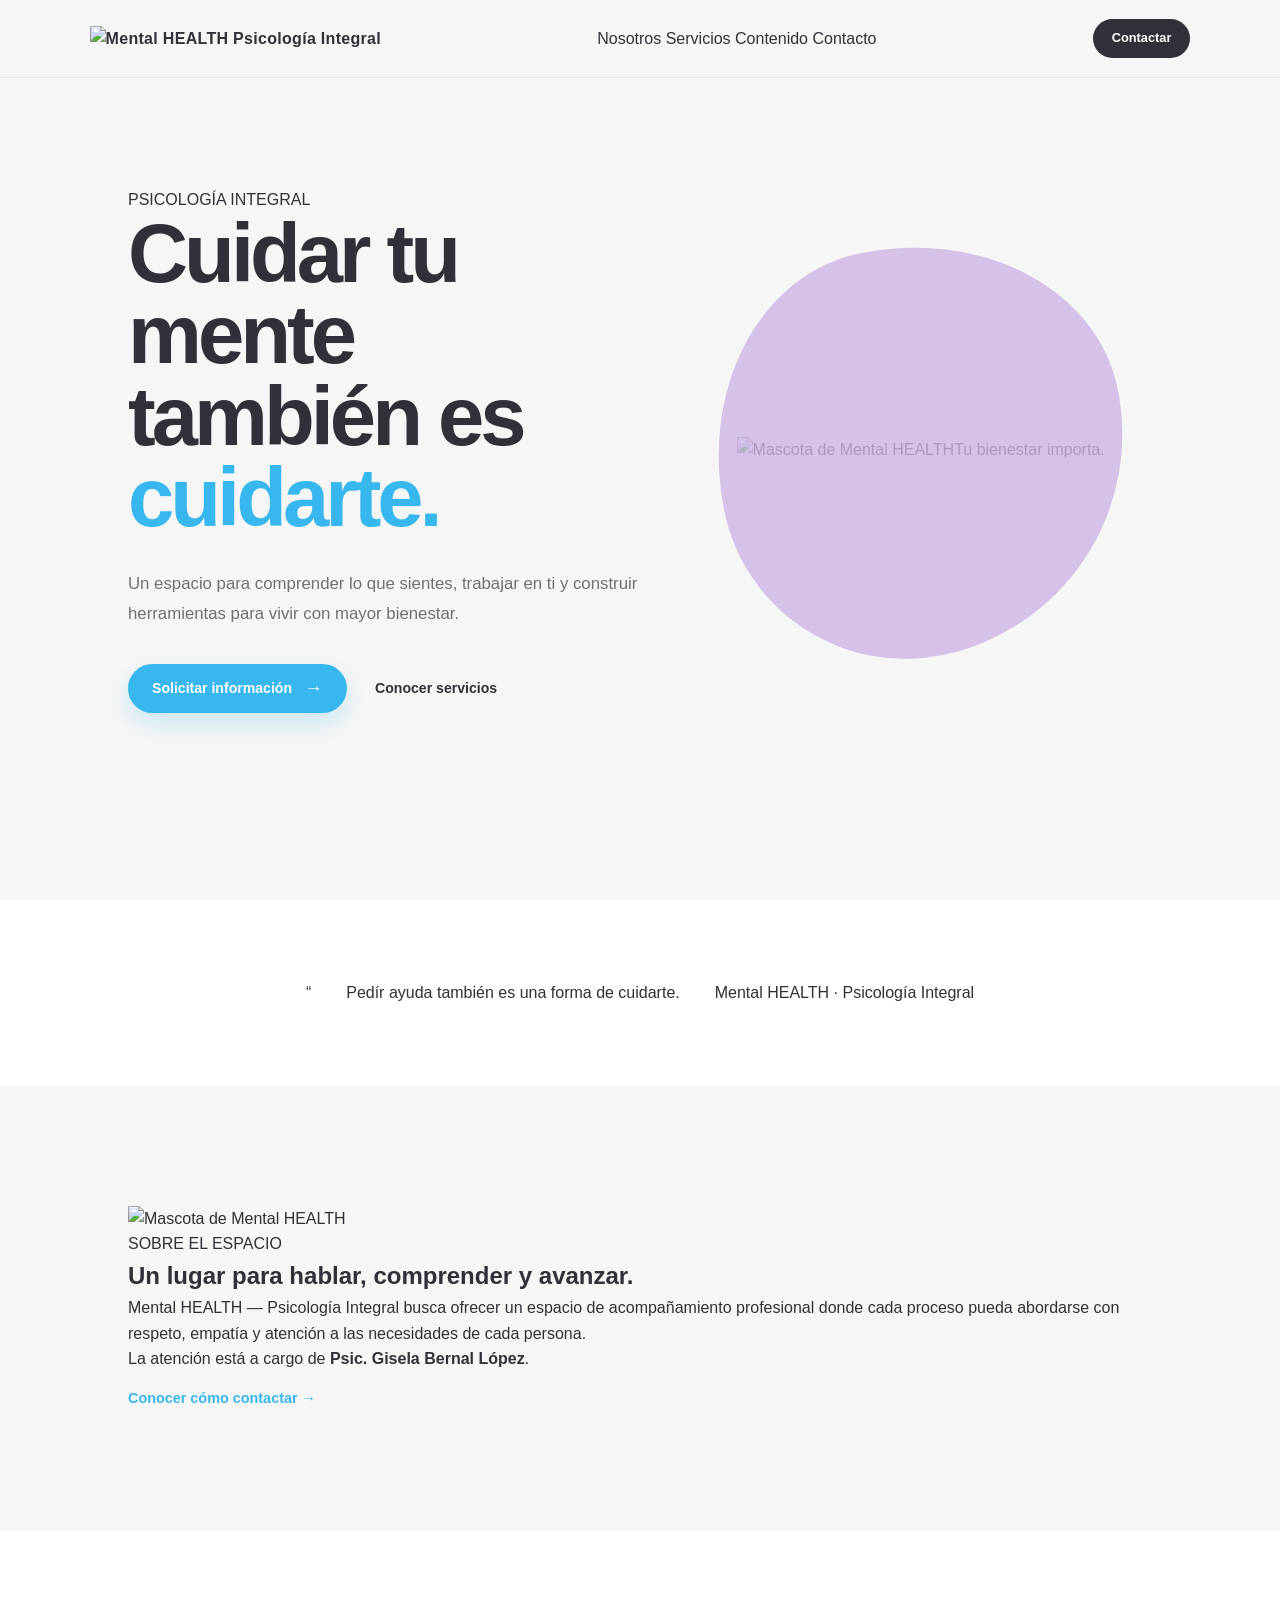
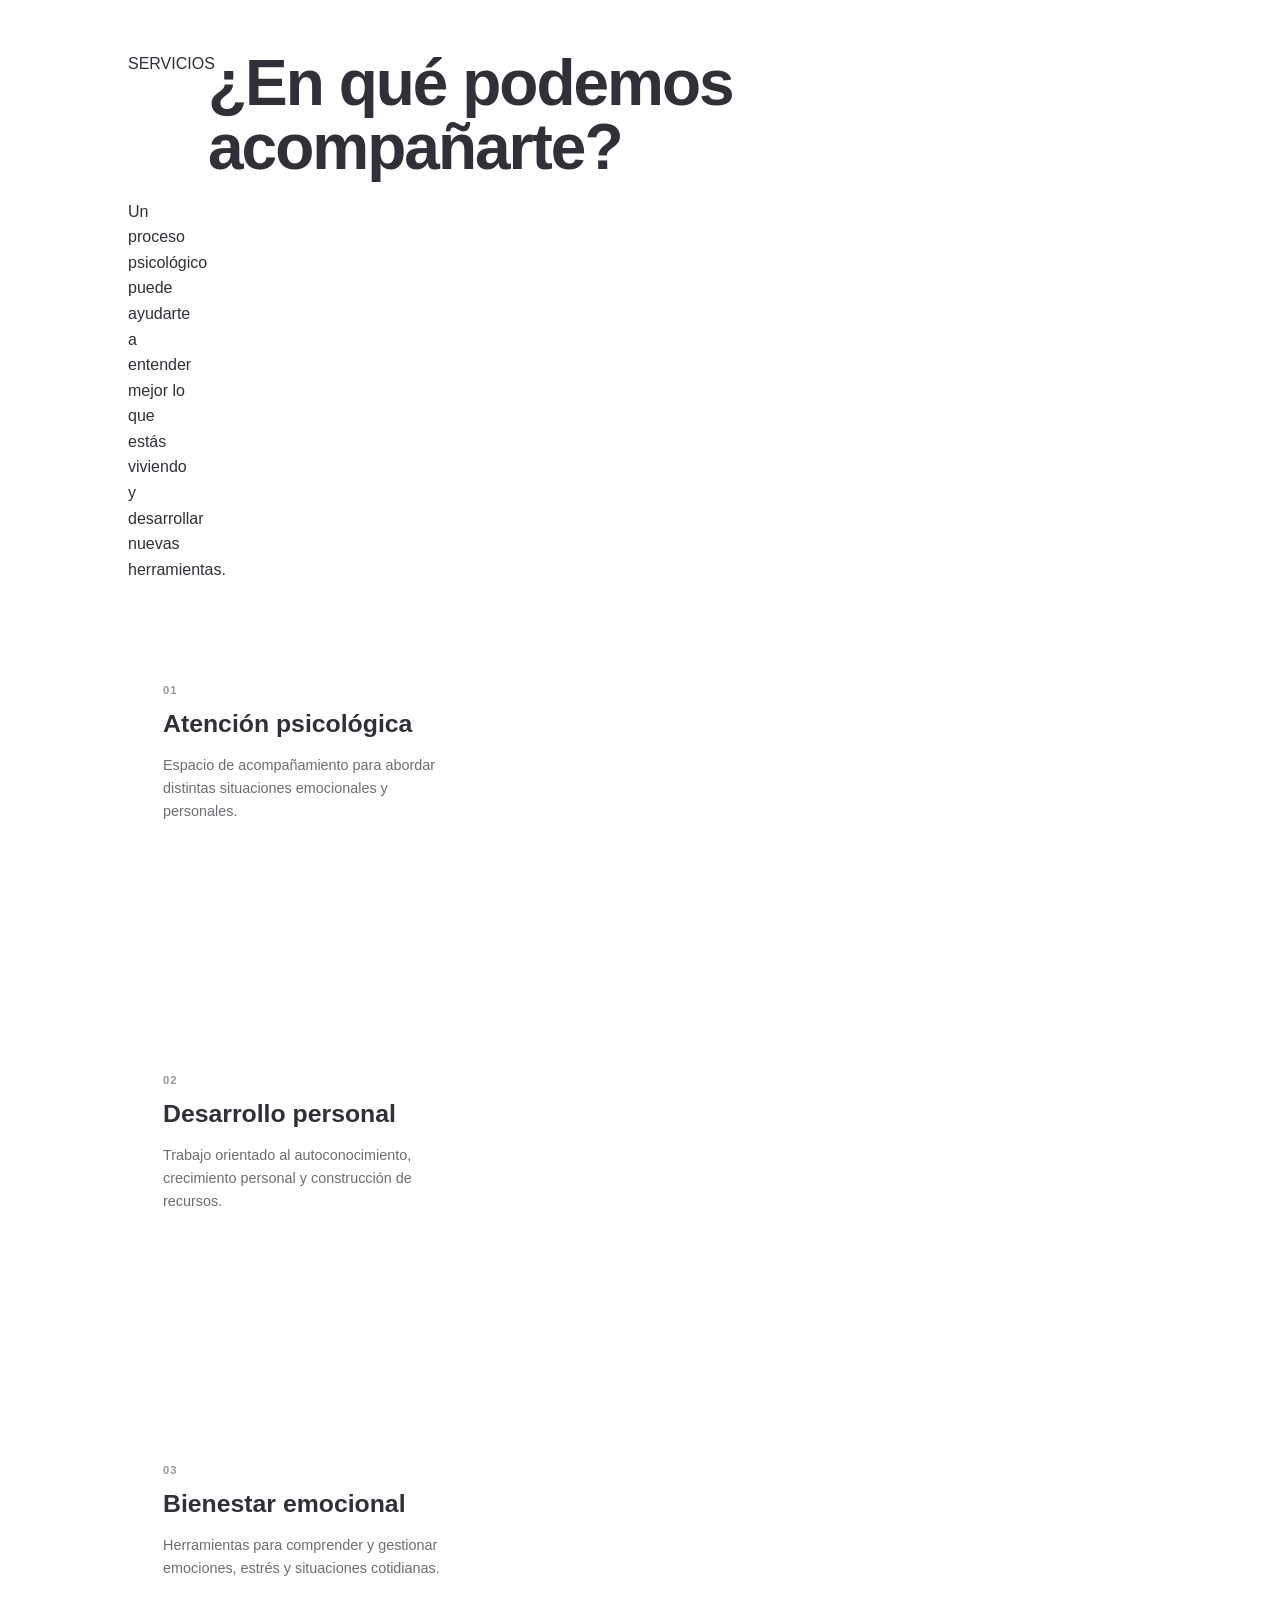
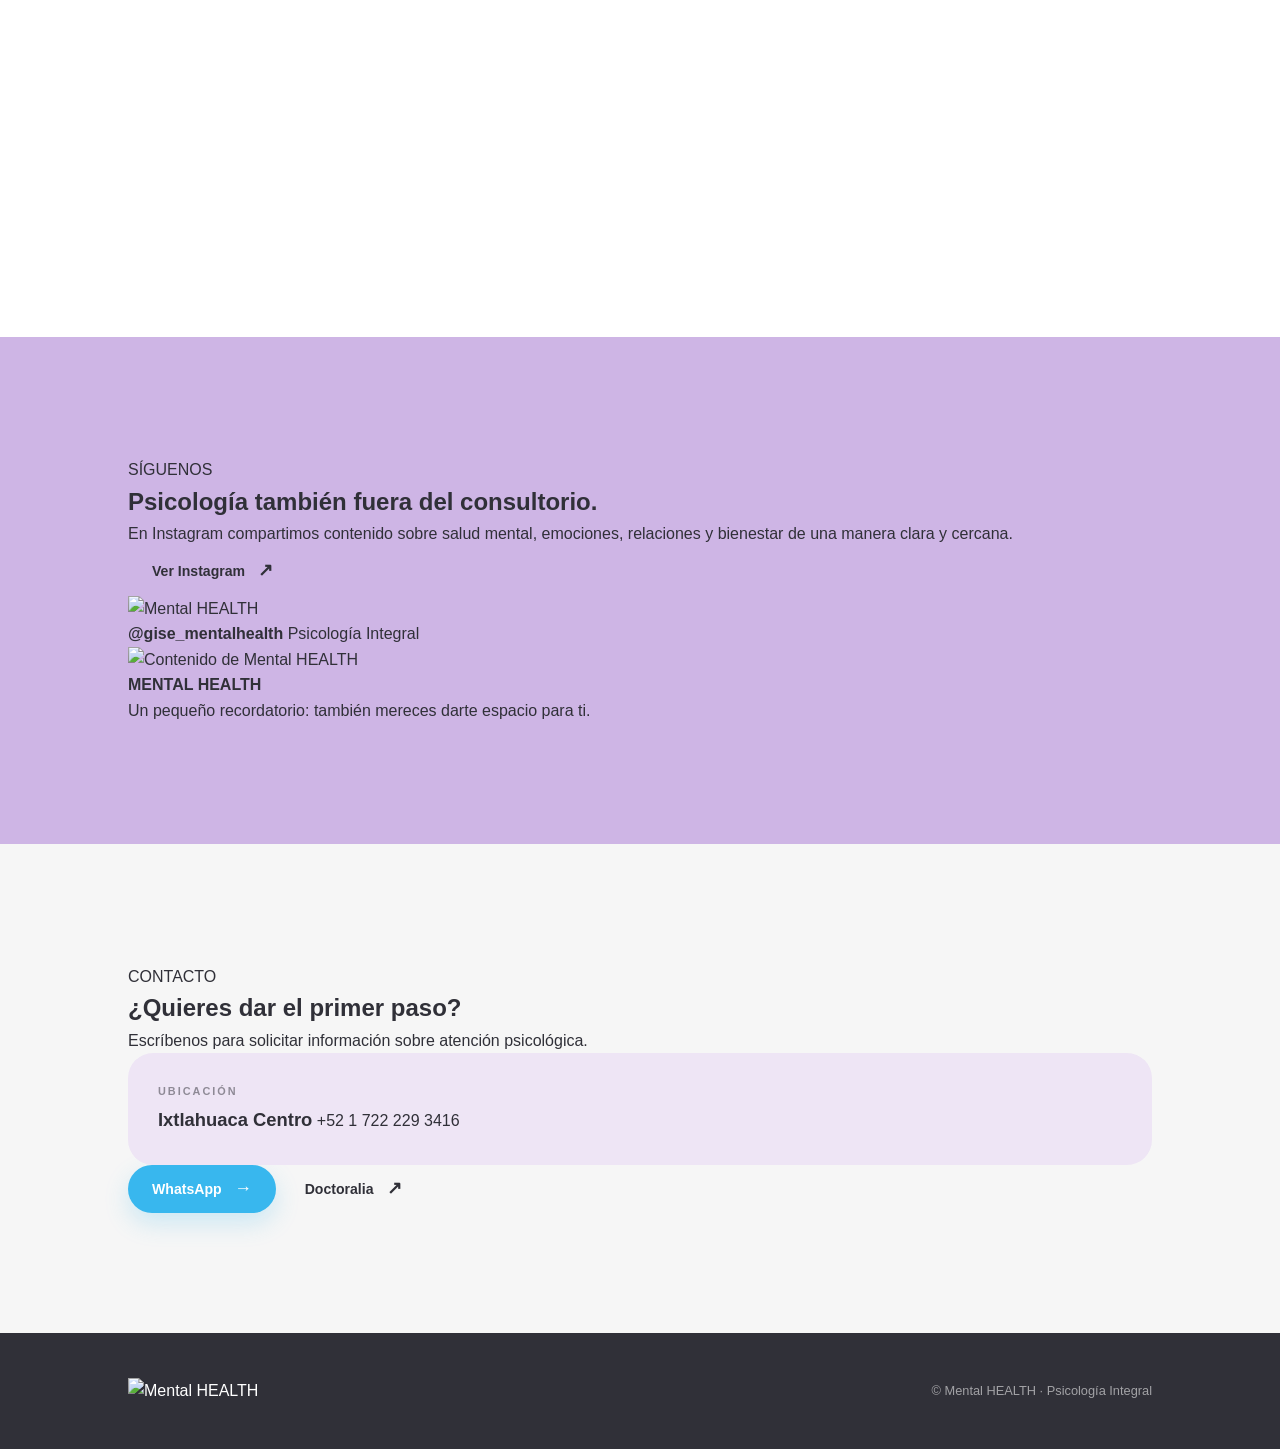
==== index.html @ 367d656a "Revise index.html for branding and content updates Updated meta tags and content for improved clarit" ====
<!DOCTYPE html>
<html lang="es">
<head>
  <meta charset="UTF-8">
  <meta name="viewport" content="width=device-width, initial-scale=1.0">
  <meta name="description" content="Mental HEALTH — Psicología Integral. Espacio de acompañamiento psicológico y bienestar emocional.">
  <title>Mental HEALTH | Psicología Integral</title>
  <link rel="stylesheet" href="style.css">
</head>
<body>

  <header class="navbar">
    <a href="#inicio" class="brand">
      <img src="assets/Logo.png" alt="Mental HEALTH Psicología Integral">
    </a>

    <nav class="nav-links">
      <a href="#nosotros">Nosotros</a>
      <a href="#servicios">Servicios</a>
      <a href="#instagram">Contenido</a>
      <a href="#contacto">Contacto</a>
    </nav>

    <a href="https://wa.me/5217222293416" target="_blank" rel="noopener noreferrer" class="nav-button">
      Contactar
    </a>
  </header>

  <main>
    <section id="inicio" class="hero section">
      <div class="hero-copy">
        <span class="eyebrow">PSICOLOGÍA INTEGRAL</span>
        <h1>Cuidar tu mente también es <span>cuidarte.</span></h1>
        <p>
          Un espacio para comprender lo que sientes, trabajar en ti y construir
          herramientas para vivir con mayor bienestar.
        </p>

        <div class="hero-actions">
          <a href="https://wa.me/5217222293416" target="_blank" rel="noopener noreferrer" class="button button-blue">
            Solicitar información <span>→</span>
          </a>
          <a href="#servicios" class="button button-light">Conocer servicios</a>
        </div>
      </div>

      <div class="hero-visual">
        <div class="blob blob-blue"></div>
        <div class="blob blob-purple"></div>
        <div class="mascot-card">
          <img src="assets/Mascota.png" alt="Mascota de Mental HEALTH">
        </div>
        <div class="floating-note">Tu bienestar importa.</div>
      </div>
    </section>

    <section class="quote-section">
      <div class="quote-mark">“</div>
      <p>Pedír ayuda también es una forma de cuidarte.</p>
      <span>Mental HEALTH · Psicología Integral</span>
    </section>

    <section id="nosotros" class="section about">
      <div class="about-visual">
        <div class="about-circle">
          <img src="assets/Mascota2.png" alt="Mascota de Mental HEALTH">
        </div>
      </div>

      <div class="about-copy">
        <span class="eyebrow">SOBRE EL ESPACIO</span>
        <h2>Un lugar para hablar, comprender y avanzar.</h2>
        <p>
          Mental HEALTH — Psicología Integral busca ofrecer un espacio de
          acompañamiento profesional donde cada proceso pueda abordarse con
          respeto, empatía y atención a las necesidades de cada persona.
        </p>
        <p>
          La atención está a cargo de <strong>Psic. Gisela Bernal López</strong>.
        </p>
        <a href="#contacto" class="text-link">Conocer cómo contactar →</a>
      </div>
    </section>

    <section id="servicios" class="section services">
      <div class="section-heading">
        <span class="eyebrow">SERVICIOS</span>
        <h2>¿En qué podemos acompañarte?</h2>
        <p>Un proceso psicológico puede ayudarte a entender mejor lo que estás viviendo y desarrollar nuevas herramientas.</p>
      </div>

      <div class="service-grid">
        <article class="service-card">
          <div class="service-number">01</div>
          <h3>Atención psicológica</h3>
          <p>Espacio de acompañamiento para abordar distintas situaciones emocionales y personales.</p>
        </article>

        <article class="service-card">
          <div class="service-number">02</div>
          <h3>Desarrollo personal</h3>
          <p>Trabajo orientado al autoconocimiento, crecimiento personal y construcción de recursos.</p>
        </article>

        <article class="service-card">
          <div class="service-number">03</div>
          <h3>Bienestar emocional</h3>
          <p>Herramientas para comprender y gestionar emociones, estrés y situaciones cotidianas.</p>
        </article>
      </div>
    </section>

    <section id="instagram" class="instagram-section section">
      <div class="instagram-copy">
        <span class="eyebrow">SÍGUENOS</span>
        <h2>Psicología también fuera del consultorio.</h2>
        <p>
          En Instagram compartimos contenido sobre salud mental, emociones,
          relaciones y bienestar de una manera clara y cercana.
        </p>
        <a href="https://www.instagram.com/gise_mentalhealth/" target="_blank" rel="noopener noreferrer" class="button button-purple">
          Ver Instagram <span>↗</span>
        </a>
      </div>

      <div class="instagram-card">
        <div class="instagram-top">
          <div class="instagram-avatar">
            <img src="assets/Logo.png" alt="Mental HEALTH">
          </div>
          <div>
            <strong>@gise_mentalhealth</strong>
            <span>Psicología Integral</span>
          </div>
        </div>

        <div class="instagram-post">
          <img src="assets/Mascota.png" alt="Contenido de Mental HEALTH">
        </div>

        <div class="instagram-caption">
          <strong>MENTAL HEALTH</strong>
          <p>Un pequeño recordatorio: también mereces darte espacio para ti.</p>
        </div>
      </div>
    </section>

    <section id="contacto" class="contact-section section">
      <div class="contact-inner">
        <div>
          <span class="eyebrow">CONTACTO</span>
          <h2>¿Quieres dar el primer paso?</h2>
          <p>Escríbenos para solicitar información sobre atención psicológica.</p>
        </div>

        <div class="contact-location">
          <span>UBICACIÓN</span>
          <strong>Ixtlahuaca Centro</strong>
          <a href="tel:+5217222293416" class="phone-link">+52 1 722 229 3416</a>
        </div>

        <div class="contact-actions">
          <a href="https://wa.me/5217222293416" target="_blank" rel="noopener noreferrer" class="button button-blue">
            WhatsApp <span>→</span>
          </a>
          <a href="https://www.doctoralia.com.mx/gisela-bernal-lopez/psicologo/ixtlahuaca" target="_blank" rel="noopener noreferrer" class="button button-light">
            Doctoralia <span>↗</span>
          </a>
        </div>
      </div>
    </section>
  </main>

  <footer class="footer">
    <div>
      <img src="assets/Logo.png" alt="Mental HEALTH">
    </div>
    <p>© <span id="year"></span> Mental HEALTH · Psicología Integral</p>
  </footer>

  <script src="script.js"></script>
</body>
</html>
---- style.css ----
/* =========================================
   AURORA — MENTAL HEALTH
   Identidad visual
========================================= */

:root {

    --base: #f6f6f6;

    --blue: #38b7ee;

    --purple: #ceb5e5;

    --dark: #303038;

    --white: #ffffff;

    --soft-blue: #e3f5fc;

    --soft-purple: #eee5f5;

}


/* =========================================
   RESET
========================================= */

* {
    margin: 0;
    padding: 0;
    box-sizing: border-box;
}

html {
    scroll-behavior: smooth;
}

body {

    font-family:
        "Segoe UI",
        Arial,
        sans-serif;

    background: var(--base);

    color: var(--dark);

    line-height: 1.6;

    overflow-x: hidden;
}

a {
    text-decoration: none;
    color: inherit;
}

button,
a {
    -webkit-tap-highlight-color: transparent;
}


/* =========================================
   NAVBAR
========================================= */

.navbar {

    position: fixed;

    top: 0;
    left: 0;

    width: 100%;

    height: 78px;

    padding:
        0
        clamp(25px, 7vw, 100px);

    display: flex;

    align-items: center;

    justify-content: space-between;

    background: rgba(246, 246, 246, 0.88);

    backdrop-filter: blur(14px);

    -webkit-backdrop-filter: blur(14px);

    border-bottom:
        1px solid rgba(48, 48, 56, 0.06);

    z-index: 1000;
}


.brand {

    display: flex;

    align-items: center;

    gap: 10px;

    font-weight: 700;

    letter-spacing: 0.3px;
}


.brand-mark {

    width: 34px;

    height: 34px;

    display: flex;

    align-items: center;

    justify-content: center;

    border-radius: 50%;

    background: var(--blue);

    color: white;

    font-size: 0.7rem;

    font-weight: 800;

    letter-spacing: 1px;
}


.brand-name {
    font-size: 1rem;
}


.desktop-nav {

    display: flex;

    gap: 30px;

    margin-left: auto;

    margin-right: 35px;
}


.desktop-nav a {

    font-size: 0.86rem;

    font-weight: 500;

    opacity: 0.7;

    transition: 0.25s ease;
}


.desktop-nav a:hover {

    color: var(--blue);

    opacity: 1;
}


.nav-button {

    padding: 9px 19px;

    border-radius: 30px;

    background: var(--dark);

    color: white;

    font-size: 0.8rem;

    font-weight: 600;

    transition: 0.25s ease;
}


.nav-button:hover {

    background: var(--blue);

    transform: translateY(-2px);
}


/* =========================================
   BOTONES
========================================= */

.button {

    display: inline-flex;

    align-items: center;

    justify-content: center;

    gap: 13px;

    padding: 13px 24px;

    border-radius: 40px;

    font-size: 0.88rem;

    font-weight: 650;

    transition:
        transform 0.25s ease,
        box-shadow 0.25s ease,
        background 0.25s ease;
}


.button span {

    font-size: 1.1rem;

    line-height: 1;
}


.button-blue {

    background: var(--blue);

    color: white;

    box-shadow:
        0 10px 25px rgba(56, 183, 238, 0.22);
}


.button-blue:hover {

    transform: translateY(-3px);

    box-shadow:
        0 14px 30px rgba(56, 183, 238, 0.3);
}


.button-outline {

    border:
        1px solid rgba(48, 48, 56, 0.2);

    background: transparent;
}


.button-outline:hover {

    border-color: var(--purple);

    background: var(--soft-purple);

    transform: translateY(-3px);
}


.button-white {

    background: white;

    color: var(--dark);
}


.button-white:hover {

    transform: translateY(-3px);

    box-shadow:
        0 12px 30px rgba(0, 0, 0, 0.12);
}


/* =========================================
   HERO
========================================= */

.hero {

    position: relative;

    min-height: 100vh;

    padding:
        150px
        clamp(7%, 10vw, 13%)
        100px;

    display: grid;

    grid-template-columns:
        1.05fr
        0.95fr;

    align-items: center;

    gap: 50px;

    overflow: hidden;
}


.hero-content {

    position: relative;

    z-index: 2;

    max-width: 650px;
}


.hero-label {

    display: flex;

    align-items: center;

    gap: 10px;

    margin-bottom: 22px;

    font-size: 0.72rem;

    font-weight: 800;

    letter-spacing: 3px;

    color: var(--blue);
}


.hero-label span {

    width: 28px;

    height: 2px;

    background: var(--blue);
}


.hero h1 {

    font-size:
        clamp(3.3rem, 6.5vw, 6.5rem);

    line-height: 0.98;

    letter-spacing: -4px;

    font-weight: 750;

    margin-bottom: 30px;
}


.hero h1 span {

    display: block;

    color: var(--blue);
}


.hero p {

    max-width: 540px;

    font-size: 1.05rem;

    line-height: 1.8;

    opacity: 0.68;

    margin-bottom: 35px;
}


.hero-buttons {

    display: flex;

    gap: 13px;

    flex-wrap: wrap;
}


/* =========================================
   HERO — VISUAL
========================================= */

.hero-visual {

    position: relative;

    min-height: 480px;

    display: flex;

    align-items: center;

    justify-content: center;
}


.blob {

    position: absolute;

    width: 410px;

    height: 410px;

    border-radius:
        45% 55% 55% 45% /
        55% 45% 55% 45%;

    transform: rotate(-12deg);

    background: var(--purple);

    opacity: 0.55;
}


.hero-card {

    position: relative;

    width: 310px;

    min-height: 350px;

    padding: 32px;

    display: flex;

    flex-direction: column;

    justify-content: space-between;

    background: white;

    border-radius: 35px;

    box-shadow:
        0 30px 70px rgba(48, 48, 56, 0.12);

    transform: rotate(4deg);

    z-index: 2;
}


.card-top {

    display: flex;

    align-items: center;

    gap: 9px;

    font-size: 0.72rem;

    opacity: 0.55;
}


.mini-dot {

    width: 8px;

    height: 8px;

    border-radius: 50%;

    background: var(--blue);
}


.card-symbol {

    width: 110px;

    height: 110px;

    margin: auto;

    display: flex;

    align-items: center;

    justify-content: center;

    border-radius: 50%;

    background: var(--soft-blue);

    color: var(--blue);

    font-size: 4rem;

    font-weight: 300;
}


.hero-card p {

    font-size: 1rem;

    line-height: 1.5;

    opacity: 0.65;

    margin: 0;
}


.hero-card strong {

    color: var(--blue);

    opacity: 1;
}


.floating-card {

    position: absolute;

    right: 0;

    bottom: 45px;

    padding: 14px 19px;

    display: flex;

    align-items: center;

    gap: 9px;

    background: white;

    border-radius: 14px;

    box-shadow:
        0 15px 40px rgba(48, 48, 56, 0.1);

    font-size: 0.75rem;

    font-weight: 650;

    z-index: 3;

    transform: rotate(-4deg);
}


.floating-card span {

    color: var(--purple);

    font-size: 1.2rem;
}


/* =========================================
   DECORACIONES
========================================= */

.hero-decoration {

    position: absolute;

    border-radius: 50%;

    pointer-events: none;
}


.decoration-one {

    width: 13px;

    height: 13px;

    background: var(--purple);

    top: 22%;

    left: 5%;
}


.decoration-two {

    width: 20px;

    height: 20px;

    border:
        3px solid var(--blue);

    right: 5%;

    top: 17%;
}


/* =========================================
   FRASE
========================================= */

.quote-section {

    padding:
        80px 10%;

    display: flex;

    align-items: center;

    justify-content: center;

    gap: 35px;

    background: white;
}


.quote-section blockquote {

    max-width: 800px;

    text-align: center;

    font-size:
        clamp(1.4rem, 3vw, 2.3rem);

    line-height: 1.35;

    font-weight: 500;

    letter-spacing: -0.5px;
}


.quote-line {

    width: 45px;

    height: 2px;

    background: var(--purple);
}


/* =========================================
   SECCIONES
========================================= */

.section {

    padding:
        120px
        clamp(7%, 10vw, 13%);
}


.section-heading {

    display: grid;

    grid-template-columns: 60px 1fr;

    gap: 20px;

    align-items: start;

    margin-bottom: 65px;
}


.section-number {

    color: var(--blue);

    font-size: 0.75rem;

    font-weight: 800;

    letter-spacing: 1px;
}


.section-label {

    display: block;

    margin-bottom: 14px;

    color: var(--blue);

    font-size: 0.72rem;

    font-weight: 800;

    letter-spacing: 3px;
}


.section-heading h2 {

    max-width: 700px;

    font-size:
        clamp(2.5rem, 5vw, 4.4rem);

    line-height: 1;

    letter-spacing: -2px;
}


.section-heading.centered {

    display: block;

    text-align: center;
}


.section-heading.centered h2 {

    margin:
        0
        auto
        18px;
}


.section-heading.centered p {

    opacity: 0.55;
}


/* =========================================
   SOBRE MÍ
========================================= */

.about {

    background: var(--base);
}


.about-grid {

    display: grid;

    grid-template-columns:
        0.85fr
        1.15fr;

    gap: 100px;

    align-items: center;
}


.about-photo {

    position: relative;

    min-height: 470px;
}


.photo-background {

    position: absolute;

    inset:
        25px
        0
        0
        25px;

    background: var(--purple);

    border-radius:
        35px
        80px
        35px
        80px;

    opacity: 0.55;
}


.photo-placeholder {

    position: absolute;

    inset:
        0
        25px
        25px
        0;

    display: flex;

    flex-direction: column;

    align-items: center;

    justify-content: center;

    background: var(--soft-blue);

    border-radius:
        80px
        35px
        80px
        35px;

    color: var(--blue);

    box-shadow:
        0 20px 50px rgba(48, 48, 56, 0.07);
}


.photo-placeholder span {

    font-size: 2rem;

    font-weight: 700;
}


.photo-placeholder small {

    margin-top: 5px;

    opacity: 0.55;
}


.small-label {

    color: var(--purple);

    font-size: 0.75rem;

    font-weight: 800;

    letter-spacing: 2px;
}


.about-content h3 {

    max-width: 600px;

    margin:
        15px
        0
        25px;

    font-size:
        clamp(2.2rem, 4vw, 4rem);

    line-height: 1.05;

    letter-spacing: -2px;
}


.about-content h3 span {

    color: var(--blue);
}


.about-content p {

    max-width: 600px;

    margin-bottom: 18px;

    opacity: 0.65;

    font-size: 1rem;
}


.text-link {

    display: inline-flex;

    gap: 12px;

    margin-top: 15px;

    color: var(--blue);

    font-weight: 700;

    font-size: 0.9rem;
}


.text-link span {

    transition: transform 0.25s ease;
}


.text-link:hover span {

    transform: translateX(5px);
}


/* =========================================
   SERVICIOS
========================================= */

.services {

    background: white;
}


.services-grid {

    display: grid;

    grid-template-columns:
        repeat(3, 1fr);

    gap: 20px;
}


.service-card {

    position: relative;

    min-height: 390px;

    padding: 35px;

    border-radius: 30px;

    overflow: hidden;

    transition:
        transform 0.3s ease,
        box-shadow 0.3s ease;
}


.service-card:hover {

    transform: translateY(-8px);

    box-shadow:
        0 25px 50px rgba(48, 48, 56, 0.1);
}


.blue-card {

    background: var(--blue);

    color: white;
}


.purple-card {

    background: var(--purple);
}


.light-card {

    background: var(--soft-blue);
}


.service-icon {

    width: 52px;

    height: 52px;

    display: flex;

    align-items: center;

    justify-content: center;

    margin-bottom: 45px;

    border-radius: 50%;

    background: rgba(255, 255, 255, 0.45);

    font-size: 1.6rem;
}


.service-number {

    display: block;

    margin-bottom: 10px;

    font-size: 0.7rem;

    font-weight: 800;

    opacity: 0.5;

    letter-spacing: 1px;
}


.service-card h3 {

    max-width: 250px;

    margin-bottom: 15px;

    font-size: 1.55rem;

    line-height: 1.15;
}


.service-card p {

    max-width: 280px;

    font-size: 0.9rem;

    opacity: 0.7;
}


.card-arrow {

    position: absolute;

    right: 30px;

    bottom: 25px;

    font-size: 1.5rem;
}


/* =========================================
   INSTAGRAM
========================================= */

.instagram-section {

    position: relative;

    padding:
        120px
        clamp(7%, 10vw, 13%);

    background: var(--purple);

    overflow: hidden;
}


.instagram-decoration {

    position: absolute;

    width: 500px;

    height: 500px;

    right: -150px;

    top: -150px;

    border-radius: 50%;

    background: rgba(255, 255, 255, 0.18);
}


.instagram-inner {

    position: relative;

    display: grid;

    grid-template-columns:
        1fr
        0.8fr;

    gap: 80px;

    align-items: center;

    z-index: 2;
}


.instagram-label {

    display: flex;

    align-items: center;

    gap: 10px;

    margin-bottom: 20px;

    font-size: 0.78rem;

    font-weight: 700;

    letter-spacing: 1px;
}


.instagram-label span {

    font-size: 1.5rem;
}


.instagram-text h2 {

    max-width: 600px;

    margin-bottom: 25px;

    font-size:
        clamp(2.8rem, 5vw, 5rem);

    line-height: 0.98;

    letter-spacing: -3px;
}


.instagram-text h2 span {

    display: block;

    color: white;
}


.instagram-text p {

    max-width: 500px;

    margin-bottom: 30px;

    opacity: 0.65;
}


/* =========================================
   PREVIEW INSTAGRAM
========================================= */

.instagram-preview {

    display: flex;

    justify-content: center;
}


.insta-window {

    width: min(330px, 100%);

    padding: 14px;

    background: white;

    border-radius: 25px;

    box-shadow:
        0 30px 60px rgba(48, 48, 56, 0.12);

    transform: rotate(3deg);
}


.insta-header {

    display: flex;

    align-items: center;

    gap: 10px;

    padding: 8px;
}


.insta-avatar {

    width: 38px;

    height: 38px;

    display: flex;

    align-items: center;

    justify-content: center;

    border-radius: 50%;

    background: var(--blue);

    color: white;

    font-size: 0.65rem;

    font-weight: 800;
}


.insta-header strong {

    display: block;

    font-size: 0.75rem;
}


.insta-header small {

    display: block;

    font-size: 0.65rem;

    opacity: 0.5;
}


.insta-post {

    aspect-ratio: 1 / 1;

    padding: 30px;

    display: flex;

    flex-direction: column;

    justify-content: center;

    align-items: center;

    text-align: center;

    background: var(--soft-blue);

    border-radius: 12px;

    color: var(--dark);
}


.post-decoration {

    margin-bottom: 20px;

    color: var(--purple);

    font-size: 2rem;
}


.insta-post p {

    margin: 0;

    font-size: 1.15rem;

    line-height: 1.35;

    opacity: 0.7;
}


.insta-post strong {

    display: block;

    color: var(--blue);

    font-size: 1.5rem;
}


.insta-post span {

    margin-top: 25px;

    font-size: 0.6rem;

    letter-spacing: 2px;

    font-weight: 700;

    opacity: 0.45;
}


.insta-actions {

    padding: 10px 5px 4px;

    font-size: 1.1rem;

    opacity: 0.5;
}


/* =========================================
   CONTACTO
========================================= */

.contact {

    background: var(--base);
}


.contact-box {

    position: relative;

    padding:
        clamp(40px, 7vw, 80px);

    display: grid;

    grid-template-columns:
        1fr
        0.45fr;

    gap: 60px;

    align-items: center;

    background: white;

    border-radius: 40px;

    overflow: hidden;

    box-shadow:
        0 20px 60px rgba(48, 48, 56, 0.06);
}


.contact-box::before {

    content: "";

    position: absolute;

    width: 220px;

    height: 220px;

    right: -80px;

    bottom: -80px;

    border-radius: 50%;

    background: var(--purple);

    opacity: 0.35;
}


.contact-content {

    position: relative;

    z-index: 2;
}


.contact-content h2 {

    max-width: 650px;

    margin-bottom: 20px;

    font-size:
        clamp(2.5rem, 5vw, 4.5rem);

    line-height: 1;

    letter-spacing: -2px;
}


.contact-content h2 span {

    color: var(--blue);
}


.contact-content p {

    max-width: 550px;

    margin-bottom: 30px;

    opacity: 0.6;
}


.contact-buttons {

    display: flex;

    gap: 12px;

    flex-wrap: wrap;
}


.contact-location {

    position: relative;

    z-index: 2;

    padding: 30px;

    background: var(--soft-purple);

    border-radius: 25px;
}


.location-icon {

    margin-bottom: 20px;

    color: var(--blue);

    font-size: 2rem;
}


.contact-location span {

    display: block;

    margin-bottom: 5px;

    font-size: 0.68rem;

    font-weight: 800;

    letter-spacing: 2px;

    opacity: 0.5;
}


.contact-location strong {

    font-size: 1.15rem;
}


/* =========================================
   FOOTER
========================================= */

footer {

    padding:
        45px
        10%;

    display: flex;

    align-items: center;

    justify-content: space-between;

    gap: 20px;

    background: var(--dark);

    color: white;
}


.footer-brand {

    display: flex;

    align-items: center;

    gap: 10px;

    font-weight: 700;
}


.footer-brand .brand-mark {

    background: var(--blue);
}


footer p {

    font-size: 0.8rem;

    opacity: 0.55;
}


.copyright {

    text-align: right;
}


/* =========================================
   ANIMACIONES
========================================= */

.section,
.quote-section,
.instagram-section {

    opacity: 0;

    transform: translateY(30px);

    transition:
        opacity 0.7s ease,
        transform 0.7s ease;
}


.section.visible,
.quote-section.visible,
.instagram-section.visible {

    opacity: 1;

    transform: translateY(0);
}


/* =========================================
   RESPONSIVE
========================================= */

@media (max-width: 900px) {

    .desktop-nav {

        display: none;
    }

    .navbar {

        height: 70px;
    }

    .hero {

        grid-template-columns: 1fr;

        padding-top: 130px;
    }

    .hero-visual {

        min-height: 400px;
    }

    .about-grid {

        grid-template-columns: 1fr;

        gap: 60px;
    }

    .about-photo {

        max-width: 450px;

        width: 100%;

        margin: auto;
    }

    .services-grid {

        grid-template-columns: 1fr;
    }

    .service-card {

        min-height: 320px;
    }

    .instagram-inner {

        grid-template-columns: 1fr;

        gap: 60px;
    }

    .instagram-text {

        text-align: center;
    }

    .instagram-text p {

        margin-left: auto;

        margin-right: auto;
    }

    .instagram-text .button {

        margin: auto;
    }

    .contact-box {

        grid-template-columns: 1fr;
    }

    footer {

        flex-direction: column;

        text-align: center;
    }

    .copyright {

        text-align: center;
    }
}


@media (max-width: 600px) {

    .navbar {

        padding:
            0
            20px;
    }

    .nav-button {

        display: none;
    }

    .hero {

        padding:
            120px
            7%
            70px;
    }

    .hero h1 {

        font-size: 3.25rem;

        letter-spacing: -2.5px;
    }

    .hero-visual {

        min-height: 360px;
    }

    .blob {

        width: 300px;

        height: 300px;
    }

    .hero-card {

        width: 260px;

        min-height: 310px;
    }

    .floating-card {

        right: 2px;

        bottom: 15px;
    }

    .quote-section {

        padding:
            60px 7%;

        gap: 15px;
    }

    .quote-line {

        width: 20px;
    }

    .section {

        padding:
            85px 7%;
    }

    .section-heading {

        grid-template-columns: 40px 1fr;

        gap: 10px;
    }

    .section-heading h2 {

        font-size: 2.6rem;
    }

    .about-photo {

        min-height: 350px;
    }

    .instagram-section {

        padding:
            85px 7%;
    }

    .instagram-text h2 {

        font-size: 3rem;

        letter-spacing: -2px;
    }

    .contact-box {

        padding: 35px 25px;

        border-radius: 28px;
    }

    .contact-content h2 {

        font-size: 2.8rem;
    }

    footer {

        padding:
            40px 7%;
    }
   .phone-link {
    display: block;

    margin-top: 15px;

    color: var(--blue);

    font-size: 0.9rem;

    font-weight: 700;

    transition: 0.25s ease;
}

.phone-link:hover {
    text-decoration: underline;

    opacity: 0.75;
}
}
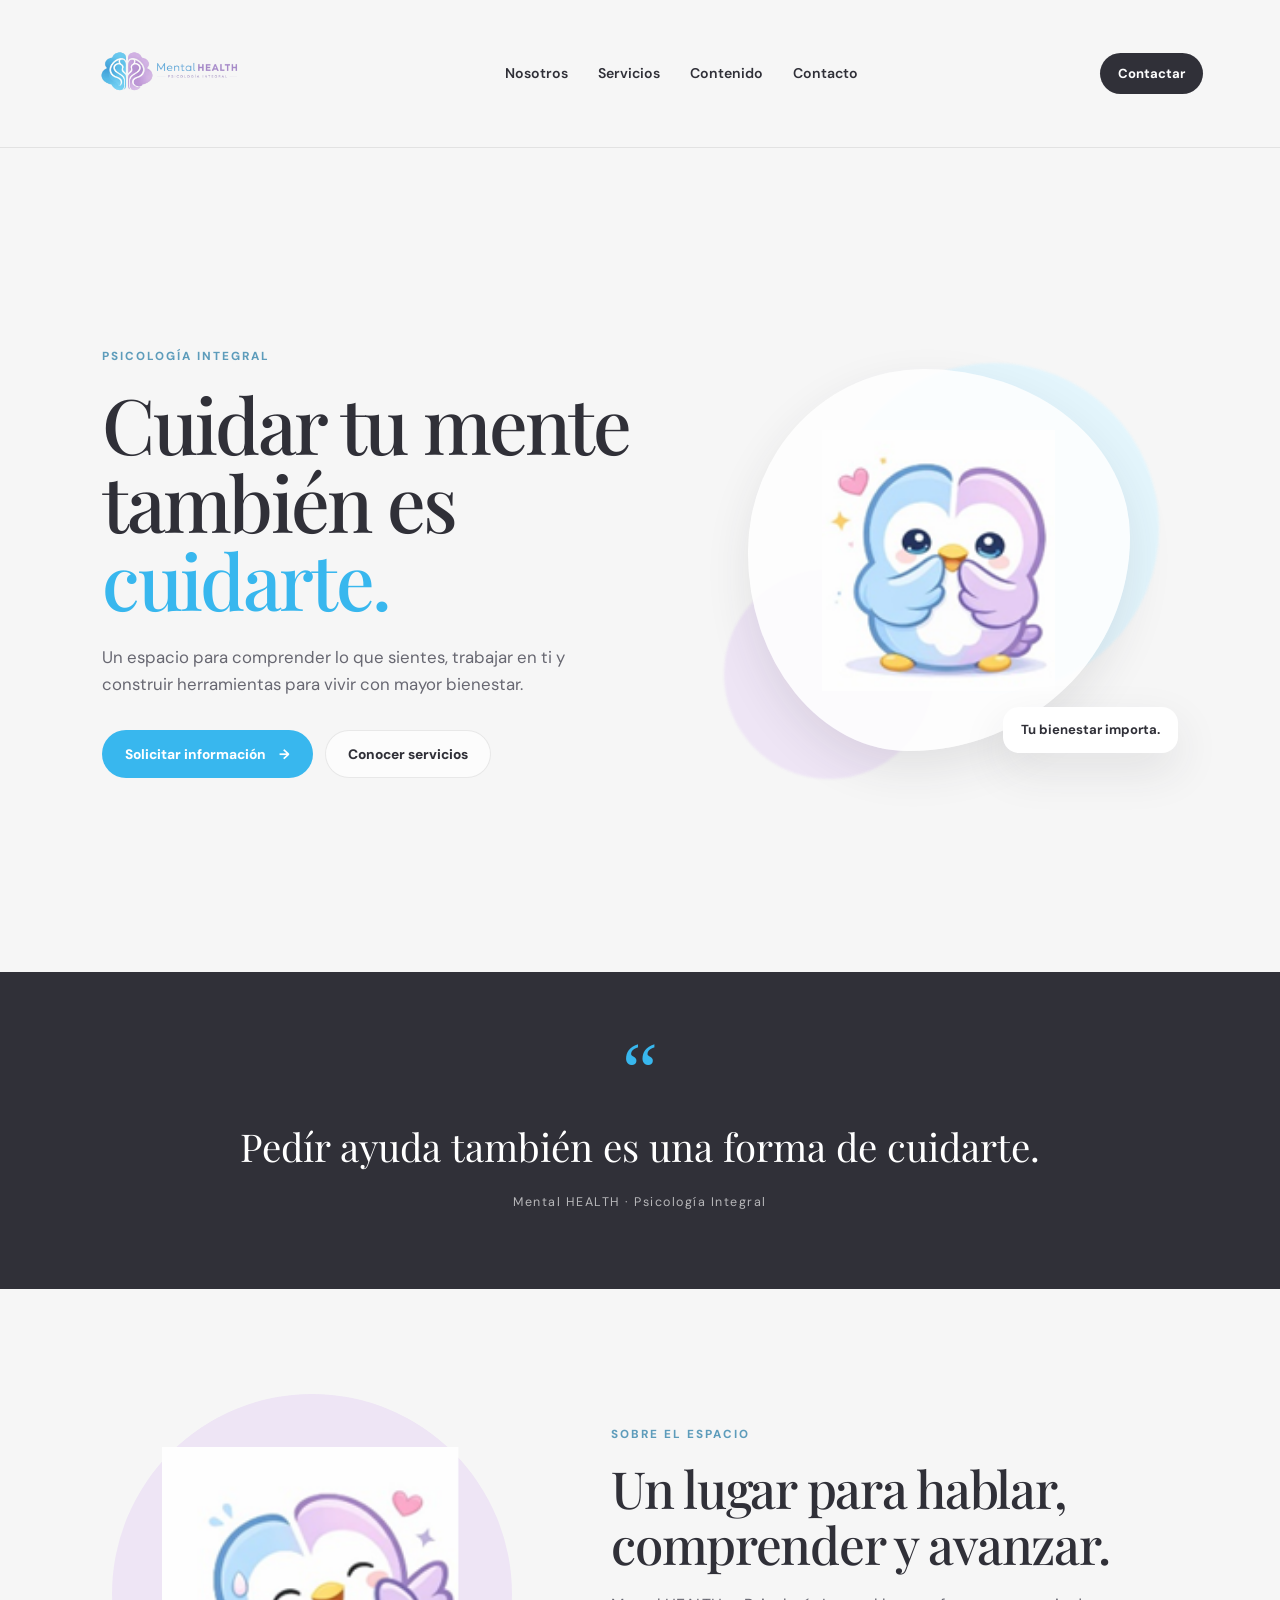
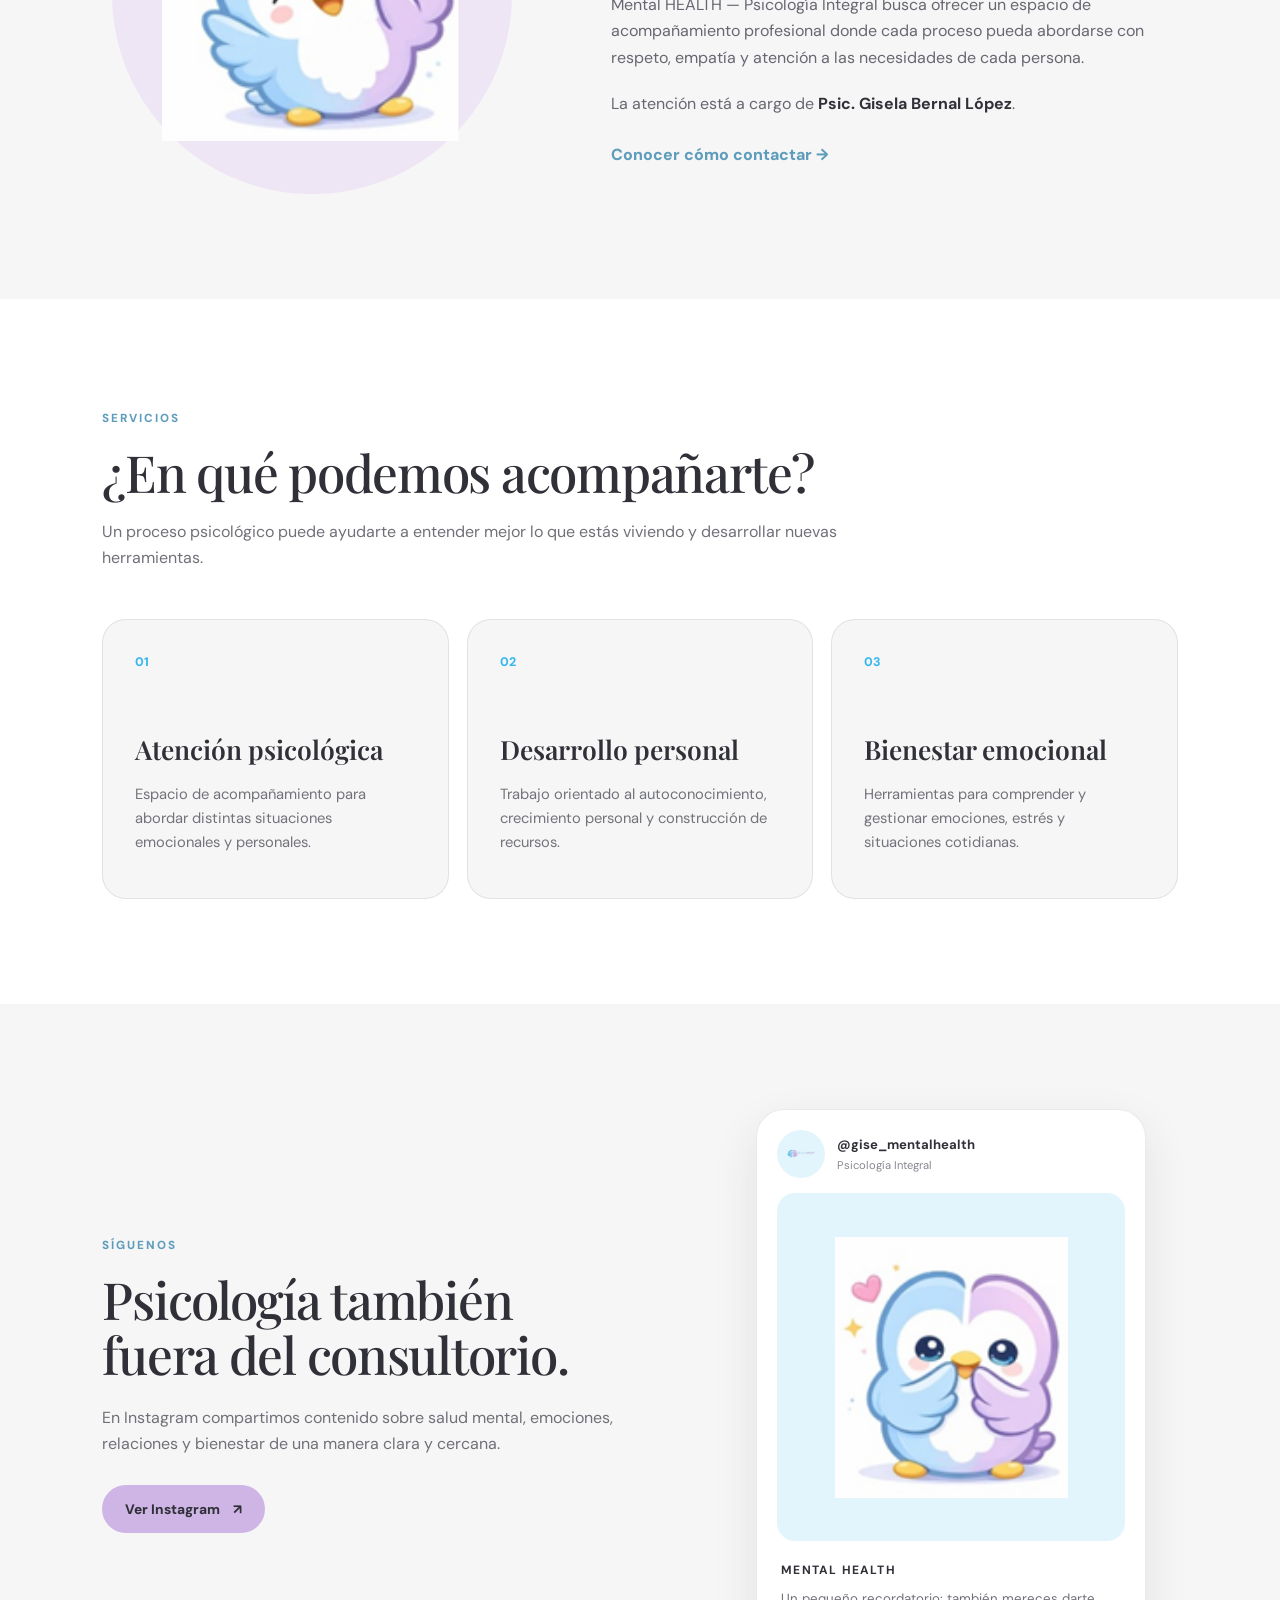
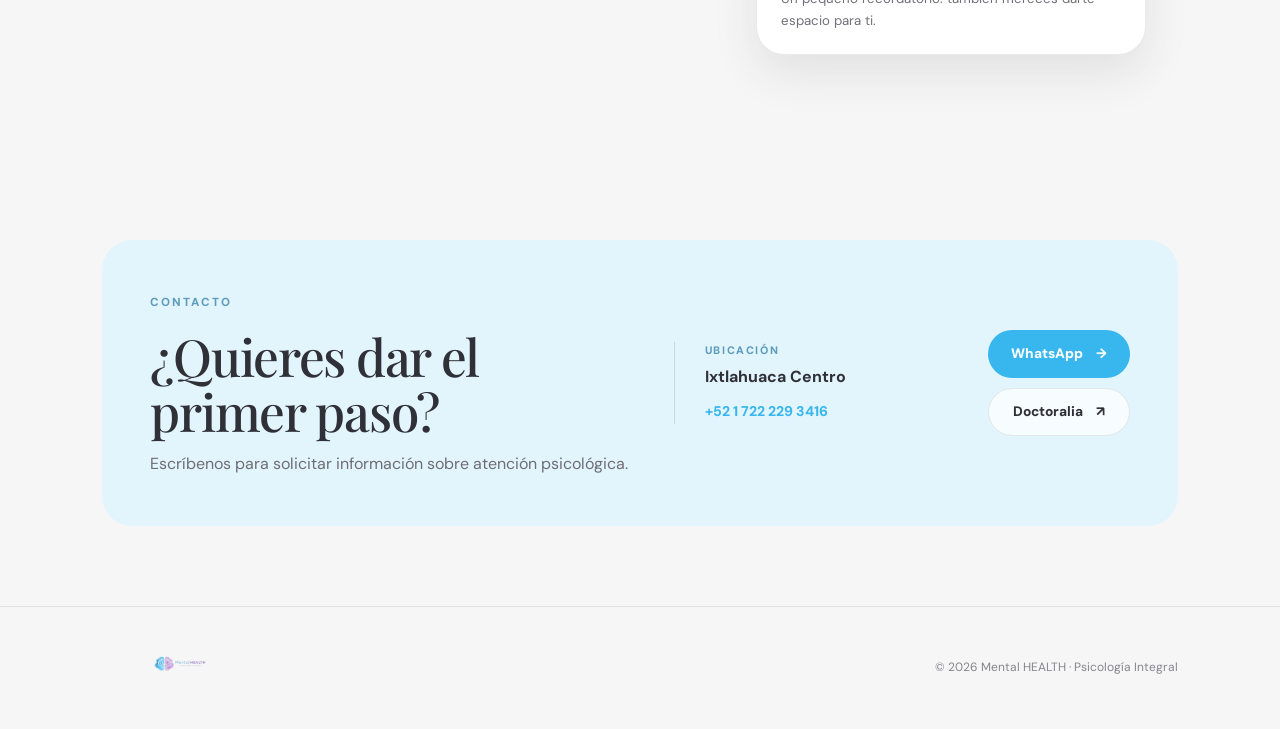
==== commit d14d78fa: "Update index.html" ====
--- a/index.html
+++ b/index.html
@@ -5,6 +5,7 @@
   <meta name="viewport" content="width=device-width, initial-scale=1.0">
   <meta name="description" content="Mental HEALTH — Psicología Integral. Espacio de acompañamiento psicológico y bienestar emocional.">
   <title>Mental HEALTH | Psicología Integral</title>
+  <meta name="description" content="Atención psicológica y acompañamiento emocional en Ixtlahuaca, Estado de México. Psic. Gisela Bernal López. Conoce nuestros servicios y solicita información.">
   <link rel="stylesheet" href="style.css">
 </head>
 <body>
--- a/style.css
+++ b/style.css
@@ -1,1846 +1,310 @@
-/* =========================================
-   AURORA — MENTAL HEALTH
-   Identidad visual
-========================================= */
+@import url('https://fonts.googleapis.com/css2?family=DM+Sans:wght@400;500;600;700&family=Playfair+Display:wght@500;600&display=swap');
 
 :root {
-
-    --base: #f6f6f6;
-
-    --blue: #38b7ee;
-
-    --purple: #ceb5e5;
-
-    --dark: #303038;
-
-    --white: #ffffff;
-
-    --soft-blue: #e3f5fc;
-
-    --soft-purple: #eee5f5;
-
-}
-
-
-/* =========================================
-   RESET
-========================================= */
-
-* {
-    margin: 0;
-    padding: 0;
-    box-sizing: border-box;
-}
-
-html {
-    scroll-behavior: smooth;
-}
+  --base: #f6f6f6;
+  --blue: #38b7ee;
+  --purple: #ceb5e5;
+  --dark: #303038;
+  --white: #ffffff;
+  --soft-blue: #e3f5fc;
+  --soft-purple: #eee5f5;
+  --line: rgba(48, 48, 56, 0.10);
+  --shadow: 0 18px 45px rgba(48, 48, 56, 0.10);
+}
+
+* { box-sizing: border-box; margin: 0; padding: 0; }
+
+html { scroll-behavior: smooth; }
 
 body {
-
-    font-family:
-        "Segoe UI",
-        Arial,
-        sans-serif;
-
-    background: var(--base);
-
-    color: var(--dark);
-
-    line-height: 1.6;
-
-    overflow-x: hidden;
-}
-
-a {
-    text-decoration: none;
-    color: inherit;
-}
-
-button,
-a {
-    -webkit-tap-highlight-color: transparent;
-}
-
-
-/* =========================================
-   NAVBAR
-========================================= */
+  font-family: 'DM Sans', sans-serif;
+  background: var(--base);
+  color: var(--dark);
+  line-height: 1.65;
+}
+
+a { color: inherit; text-decoration: none; }
 
 .navbar {
-
-    position: fixed;
-
-    top: 0;
-    left: 0;
-
-    width: 100%;
-
-    height: 78px;
-
-    padding:
-        0
-        clamp(25px, 7vw, 100px);
-
-    display: flex;
-
-    align-items: center;
-
-    justify-content: space-between;
-
-    background: rgba(246, 246, 246, 0.88);
-
-    backdrop-filter: blur(14px);
-
-    -webkit-backdrop-filter: blur(14px);
-
-    border-bottom:
-        1px solid rgba(48, 48, 56, 0.06);
-
-    z-index: 1000;
-}
-
-
-.brand {
-
-    display: flex;
-
-    align-items: center;
-
-    gap: 10px;
-
-    font-weight: 700;
-
-    letter-spacing: 0.3px;
-}
-
-
-.brand-mark {
-
-    width: 34px;
-
-    height: 34px;
-
-    display: flex;
-
-    align-items: center;
-
-    justify-content: center;
-
-    border-radius: 50%;
-
-    background: var(--blue);
-
-    color: white;
-
-    font-size: 0.7rem;
-
-    font-weight: 800;
-
-    letter-spacing: 1px;
-}
-
-
-.brand-name {
-    font-size: 1rem;
-}
-
-
-.desktop-nav {
-
-    display: flex;
-
-    gap: 30px;
-
-    margin-left: auto;
-
-    margin-right: 35px;
-}
-
-
-.desktop-nav a {
-
-    font-size: 0.86rem;
-
-    font-weight: 500;
-
-    opacity: 0.7;
-
-    transition: 0.25s ease;
-}
-
-
-.desktop-nav a:hover {
-
-    color: var(--blue);
-
-    opacity: 1;
-}
-
+  position: sticky;
+  top: 0;
+  z-index: 50;
+  width: 100%;
+  min-height: 76px;
+  padding: 12px 6%;
+  display: flex;
+  align-items: center;
+  justify-content: space-between;
+  gap: 25px;
+  background: rgba(246,246,246,.94);
+  backdrop-filter: blur(12px);
+  border-bottom: 1px solid var(--line);
+}
+
+.brand img { width: 185px; height: auto; display: block; }
+
+.nav-links { display: flex; gap: 30px; font-size: .88rem; font-weight: 600; }
+.nav-links a { transition: .25s ease; }
+.nav-links a:hover { color: var(--blue); }
 
 .nav-button {
-
-    padding: 9px 19px;
-
-    border-radius: 30px;
-
-    background: var(--dark);
-
-    color: white;
-
-    font-size: 0.8rem;
-
-    font-weight: 600;
-
-    transition: 0.25s ease;
-}
-
-
-.nav-button:hover {
-
-    background: var(--blue);
-
-    transform: translateY(-2px);
-}
-
-
-/* =========================================
-   BOTONES
-========================================= */
+  padding: 10px 18px;
+  border-radius: 999px;
+  background: var(--dark);
+  color: white;
+  font-size: .82rem;
+  font-weight: 700;
+  transition: .25s ease;
+}
+.nav-button:hover { transform: translateY(-2px); background: var(--blue); }
+
+.section { padding: 105px 8%; }
+
+.hero {
+  min-height: calc(100vh - 76px);
+  display: grid;
+  grid-template-columns: 1.05fr .95fr;
+  align-items: center;
+  gap: 70px;
+  overflow: hidden;
+}
+
+.eyebrow {
+  display: inline-block;
+  margin-bottom: 17px;
+  color: #5d9cbb;
+  font-size: .73rem;
+  letter-spacing: .17em;
+  font-weight: 800;
+}
+
+.hero h1 {
+  max-width: 700px;
+  font-family: 'Playfair Display', serif;
+  font-size: clamp(3rem, 6vw, 5.7rem);
+  line-height: 1.02;
+  font-weight: 500;
+  letter-spacing: -.035em;
+}
+
+.hero h1 span { color: var(--blue); }
+
+.hero-copy > p {
+  max-width: 590px;
+  margin: 25px 0 31px;
+  font-size: 1.05rem;
+  color: #676771;
+}
+
+.hero-actions { display: flex; gap: 12px; flex-wrap: wrap; }
 
 .button {
-
-    display: inline-flex;
-
-    align-items: center;
-
-    justify-content: center;
-
-    gap: 13px;
-
-    padding: 13px 24px;
-
-    border-radius: 40px;
-
-    font-size: 0.88rem;
-
-    font-weight: 650;
-
-    transition:
-        transform 0.25s ease,
-        box-shadow 0.25s ease,
-        background 0.25s ease;
-}
-
-
-.button span {
-
-    font-size: 1.1rem;
-
-    line-height: 1;
-}
-
-
-.button-blue {
-
-    background: var(--blue);
-
-    color: white;
-
-    box-shadow:
-        0 10px 25px rgba(56, 183, 238, 0.22);
-}
-
-
-.button-blue:hover {
-
-    transform: translateY(-3px);
-
-    box-shadow:
-        0 14px 30px rgba(56, 183, 238, 0.3);
-}
-
-
-.button-outline {
-
-    border:
-        1px solid rgba(48, 48, 56, 0.2);
-
-    background: transparent;
-}
-
-
-.button-outline:hover {
-
-    border-color: var(--purple);
-
-    background: var(--soft-purple);
-
-    transform: translateY(-3px);
-}
-
-
-.button-white {
-
-    background: white;
-
-    color: var(--dark);
-}
-
-
-.button-white:hover {
-
-    transform: translateY(-3px);
-
-    box-shadow:
-        0 12px 30px rgba(0, 0, 0, 0.12);
-}
-
-
-/* =========================================
-   HERO
-========================================= */
-
-.hero {
-
-    position: relative;
-
-    min-height: 100vh;
-
-    padding:
-        150px
-        clamp(7%, 10vw, 13%)
-        100px;
-
-    display: grid;
-
-    grid-template-columns:
-        1.05fr
-        0.95fr;
-
-    align-items: center;
-
-    gap: 50px;
-
-    overflow: hidden;
-}
-
-
-.hero-content {
-
-    position: relative;
-
-    z-index: 2;
-
-    max-width: 650px;
-}
-
-
-.hero-label {
-
-    display: flex;
-
-    align-items: center;
-
-    gap: 10px;
-
-    margin-bottom: 22px;
-
-    font-size: 0.72rem;
-
-    font-weight: 800;
-
-    letter-spacing: 3px;
-
-    color: var(--blue);
-}
-
-
-.hero-label span {
-
-    width: 28px;
-
-    height: 2px;
-
-    background: var(--blue);
-}
-
-
-.hero h1 {
-
-    font-size:
-        clamp(3.3rem, 6.5vw, 6.5rem);
-
-    line-height: 0.98;
-
-    letter-spacing: -4px;
-
-    font-weight: 750;
-
-    margin-bottom: 30px;
-}
-
-
-.hero h1 span {
-
-    display: block;
-
-    color: var(--blue);
-}
-
-
-.hero p {
-
-    max-width: 540px;
-
-    font-size: 1.05rem;
-
-    line-height: 1.8;
-
-    opacity: 0.68;
-
-    margin-bottom: 35px;
-}
-
-
-.hero-buttons {
-
-    display: flex;
-
-    gap: 13px;
-
-    flex-wrap: wrap;
-}
-
-
-/* =========================================
-   HERO — VISUAL
-========================================= */
+  display: inline-flex;
+  align-items: center;
+  justify-content: center;
+  gap: 13px;
+  min-height: 48px;
+  padding: 0 22px;
+  border-radius: 999px;
+  border: 1px solid transparent;
+  font-size: .86rem;
+  font-weight: 800;
+  transition: .25s ease;
+}
+.button:hover { transform: translateY(-2px); box-shadow: 0 10px 25px rgba(48,48,56,.10); }
+.button-blue { background: var(--blue); color: #fff; }
+.button-purple { background: var(--purple); color: var(--dark); }
+.button-light { background: rgba(255,255,255,.7); border-color: var(--line); }
 
 .hero-visual {
-
-    position: relative;
-
-    min-height: 480px;
-
-    display: flex;
-
-    align-items: center;
-
-    justify-content: center;
-}
-
+  position: relative;
+  min-height: 520px;
+  display: grid;
+  place-items: center;
+}
+
+.mascot-card {
+  position: relative;
+  z-index: 3;
+  width: min(390px, 80%);
+  aspect-ratio: 1;
+  display: grid;
+  place-items: center;
+  padding: 32px;
+  background: rgba(255,255,255,.84);
+  border-radius: 46% 54% 58% 42% / 48% 44% 56% 52%;
+  box-shadow: var(--shadow);
+  animation: float 5s ease-in-out infinite;
+}
+.mascot-card img { width: 82%; height: 82%; object-fit: contain; }
 
 .blob {
-
-    position: absolute;
-
-    width: 410px;
-
-    height: 410px;
-
-    border-radius:
-        45% 55% 55% 45% /
-        55% 45% 55% 45%;
-
-    transform: rotate(-12deg);
-
-    background: var(--purple);
-
-    opacity: 0.55;
-}
-
-
-.hero-card {
-
-    position: relative;
-
-    width: 310px;
-
-    min-height: 350px;
-
-    padding: 32px;
-
-    display: flex;
-
-    flex-direction: column;
-
-    justify-content: space-between;
-
-    background: white;
-
-    border-radius: 35px;
-
-    box-shadow:
-        0 30px 70px rgba(48, 48, 56, 0.12);
-
-    transform: rotate(4deg);
-
-    z-index: 2;
-}
-
-
-.card-top {
-
-    display: flex;
-
-    align-items: center;
-
-    gap: 9px;
-
-    font-size: 0.72rem;
-
-    opacity: 0.55;
-}
-
-
-.mini-dot {
-
-    width: 8px;
-
-    height: 8px;
-
-    border-radius: 50%;
-
-    background: var(--blue);
-}
-
-
-.card-symbol {
-
-    width: 110px;
-
-    height: 110px;
-
-    margin: auto;
-
-    display: flex;
-
-    align-items: center;
-
-    justify-content: center;
-
-    border-radius: 50%;
-
-    background: var(--soft-blue);
-
-    color: var(--blue);
-
-    font-size: 4rem;
-
-    font-weight: 300;
-}
-
-
-.hero-card p {
-
-    font-size: 1rem;
-
-    line-height: 1.5;
-
-    opacity: 0.65;
-
-    margin: 0;
-}
-
-
-.hero-card strong {
-
-    color: var(--blue);
-
-    opacity: 1;
-}
-
-
-.floating-card {
-
-    position: absolute;
-
-    right: 0;
-
-    bottom: 45px;
-
-    padding: 14px 19px;
-
-    display: flex;
-
-    align-items: center;
-
-    gap: 9px;
-
-    background: white;
-
-    border-radius: 14px;
-
-    box-shadow:
-        0 15px 40px rgba(48, 48, 56, 0.1);
-
-    font-size: 0.75rem;
-
-    font-weight: 650;
-
-    z-index: 3;
-
-    transform: rotate(-4deg);
-}
-
-
-.floating-card span {
-
-    color: var(--purple);
-
-    font-size: 1.2rem;
-}
-
-
-/* =========================================
-   DECORACIONES
-========================================= */
-
-.hero-decoration {
-
-    position: absolute;
-
-    border-radius: 50%;
-
-    pointer-events: none;
-}
-
-
-.decoration-one {
-
-    width: 13px;
-
-    height: 13px;
-
-    background: var(--purple);
-
-    top: 22%;
-
-    left: 5%;
-}
-
-
-.decoration-two {
-
-    width: 20px;
-
-    height: 20px;
-
-    border:
-        3px solid var(--blue);
-
-    right: 5%;
-
-    top: 17%;
-}
-
-
-/* =========================================
-   FRASE
-========================================= */
+  position: absolute;
+  border-radius: 50%;
+  filter: blur(1px);
+}
+.blob-blue { width: 330px; height: 330px; background: var(--soft-blue); right: 4%; top: 12%; }
+.blob-purple { width: 210px; height: 210px; background: var(--soft-purple); left: 5%; bottom: 8%; }
+
+.floating-note {
+  position: absolute;
+  z-index: 5;
+  right: 0;
+  bottom: 13%;
+  padding: 12px 18px;
+  background: white;
+  border-radius: 16px;
+  box-shadow: var(--shadow);
+  font-size: .82rem;
+  font-weight: 700;
+}
+
+@keyframes float {
+  0%,100% { transform: translateY(0) rotate(0deg); }
+  50% { transform: translateY(-9px) rotate(1deg); }
+}
 
 .quote-section {
-
-    padding:
-        80px 10%;
-
-    display: flex;
-
-    align-items: center;
-
-    justify-content: center;
-
-    gap: 35px;
-
-    background: white;
-}
-
-
-.quote-section blockquote {
-
-    max-width: 800px;
-
-    text-align: center;
-
-    font-size:
-        clamp(1.4rem, 3vw, 2.3rem);
-
-    line-height: 1.35;
-
-    font-weight: 500;
-
-    letter-spacing: -0.5px;
-}
-
-
-.quote-line {
-
-    width: 45px;
-
-    height: 2px;
-
-    background: var(--purple);
-}
-
-
-/* =========================================
-   SECCIONES
-========================================= */
-
-.section {
-
-    padding:
-        120px
-        clamp(7%, 10vw, 13%);
-}
-
-
-.section-heading {
-
-    display: grid;
-
-    grid-template-columns: 60px 1fr;
-
-    gap: 20px;
-
-    align-items: start;
-
-    margin-bottom: 65px;
-}
-
-
-.section-number {
-
-    color: var(--blue);
-
-    font-size: 0.75rem;
-
-    font-weight: 800;
-
-    letter-spacing: 1px;
-}
-
-
-.section-label {
-
-    display: block;
-
-    margin-bottom: 14px;
-
-    color: var(--blue);
-
-    font-size: 0.72rem;
-
-    font-weight: 800;
-
-    letter-spacing: 3px;
-}
-
-
-.section-heading h2 {
-
-    max-width: 700px;
-
-    font-size:
-        clamp(2.5rem, 5vw, 4.4rem);
-
-    line-height: 1;
-
-    letter-spacing: -2px;
-}
-
-
-.section-heading.centered {
-
-    display: block;
-
-    text-align: center;
-}
-
-
-.section-heading.centered h2 {
-
-    margin:
-        0
-        auto
-        18px;
-}
-
-
-.section-heading.centered p {
-
-    opacity: 0.55;
-}
-
-
-/* =========================================
-   SOBRE MÍ
-========================================= */
+  padding: 75px 10%;
+  background: var(--dark);
+  color: white;
+  text-align: center;
+}
+.quote-mark { font-family: Georgia, serif; font-size: 5rem; line-height: .6; color: var(--blue); }
+.quote-section p { margin: 20px auto 9px; font-family: 'Playfair Display', serif; font-size: clamp(1.7rem, 3vw, 2.7rem); }
+.quote-section span { font-size: .78rem; letter-spacing: .12em; opacity: .65; }
 
 .about {
-
-    background: var(--base);
-}
-
-
-.about-grid {
-
-    display: grid;
-
-    grid-template-columns:
-        0.85fr
-        1.15fr;
-
-    gap: 100px;
-
-    align-items: center;
-}
-
-
-.about-photo {
-
-    position: relative;
-
-    min-height: 470px;
-}
-
-
-.photo-background {
-
-    position: absolute;
-
-    inset:
-        25px
-        0
-        0
-        25px;
-
-    background: var(--purple);
-
-    border-radius:
-        35px
-        80px
-        35px
-        80px;
-
-    opacity: 0.55;
-}
-
-
-.photo-placeholder {
-
-    position: absolute;
-
-    inset:
-        0
-        25px
-        25px
-        0;
-
-    display: flex;
-
-    flex-direction: column;
-
-    align-items: center;
-
-    justify-content: center;
-
-    background: var(--soft-blue);
-
-    border-radius:
-        80px
-        35px
-        80px
-        35px;
-
-    color: var(--blue);
-
-    box-shadow:
-        0 20px 50px rgba(48, 48, 56, 0.07);
-}
-
-
-.photo-placeholder span {
-
-    font-size: 2rem;
-
-    font-weight: 700;
-}
-
-
-.photo-placeholder small {
-
-    margin-top: 5px;
-
-    opacity: 0.55;
-}
-
-
-.small-label {
-
-    color: var(--purple);
-
-    font-size: 0.75rem;
-
-    font-weight: 800;
-
-    letter-spacing: 2px;
-}
-
-
-.about-content h3 {
-
-    max-width: 600px;
-
-    margin:
-        15px
-        0
-        25px;
-
-    font-size:
-        clamp(2.2rem, 4vw, 4rem);
-
-    line-height: 1.05;
-
-    letter-spacing: -2px;
-}
-
-
-.about-content h3 span {
-
-    color: var(--blue);
-}
-
-
-.about-content p {
-
-    max-width: 600px;
-
-    margin-bottom: 18px;
-
-    opacity: 0.65;
-
-    font-size: 1rem;
-}
-
-
-.text-link {
-
-    display: inline-flex;
-
-    gap: 12px;
-
-    margin-top: 15px;
-
-    color: var(--blue);
-
-    font-weight: 700;
-
-    font-size: 0.9rem;
-}
-
-
-.text-link span {
-
-    transition: transform 0.25s ease;
-}
-
-
-.text-link:hover span {
-
-    transform: translateX(5px);
-}
-
-
-/* =========================================
-   SERVICIOS
-========================================= */
-
-.services {
-
-    background: white;
-}
-
-
-.services-grid {
-
-    display: grid;
-
-    grid-template-columns:
-        repeat(3, 1fr);
-
-    gap: 20px;
-}
-
-
+  display: grid;
+  grid-template-columns: .85fr 1.15fr;
+  align-items: center;
+  gap: 90px;
+}
+
+.about-visual { display: grid; place-items: center; }
+.about-circle {
+  width: min(400px, 80vw);
+  aspect-ratio: 1;
+  display: grid;
+  place-items: center;
+  background: var(--soft-purple);
+  border-radius: 50%;
+}
+.about-circle img { width: 75%; height: 75%; object-fit: contain; }
+
+.about-copy h2, .section-heading h2, .instagram-copy h2, .contact-section h2 {
+  font-family: 'Playfair Display', serif;
+  font-weight: 500;
+  font-size: clamp(2.1rem, 4vw, 3.8rem);
+  line-height: 1.08;
+  letter-spacing: -.025em;
+}
+.about-copy p { margin-top: 20px; color: #676771; max-width: 650px; }
+.about-copy strong { color: var(--dark); }
+.text-link { display: inline-block; margin-top: 24px; color: #5d9cbb; font-weight: 800; }
+
+.services { background: white; }
+.section-heading { max-width: 760px; }
+.section-heading > p { margin-top: 18px; color: #707079; }
+
+.service-grid {
+  margin-top: 48px;
+  display: grid;
+  grid-template-columns: repeat(3, 1fr);
+  gap: 18px;
+}
 .service-card {
-
-    position: relative;
-
-    min-height: 390px;
-
-    padding: 35px;
-
-    border-radius: 30px;
-
-    overflow: hidden;
-
-    transition:
-        transform 0.3s ease,
-        box-shadow 0.3s ease;
-}
-
-
-.service-card:hover {
-
-    transform: translateY(-8px);
-
-    box-shadow:
-        0 25px 50px rgba(48, 48, 56, 0.1);
-}
-
-
-.blue-card {
-
-    background: var(--blue);
-
-    color: white;
-}
-
-
-.purple-card {
-
-    background: var(--purple);
-}
-
-
-.light-card {
-
-    background: var(--soft-blue);
-}
-
-
-.service-icon {
-
-    width: 52px;
-
-    height: 52px;
-
-    display: flex;
-
-    align-items: center;
-
-    justify-content: center;
-
-    margin-bottom: 45px;
-
-    border-radius: 50%;
-
-    background: rgba(255, 255, 255, 0.45);
-
-    font-size: 1.6rem;
-}
-
-
-.service-number {
-
-    display: block;
-
-    margin-bottom: 10px;
-
-    font-size: 0.7rem;
-
-    font-weight: 800;
-
-    opacity: 0.5;
-
-    letter-spacing: 1px;
-}
-
-
-.service-card h3 {
-
-    max-width: 250px;
-
-    margin-bottom: 15px;
-
-    font-size: 1.55rem;
-
-    line-height: 1.15;
-}
-
-
-.service-card p {
-
-    max-width: 280px;
-
-    font-size: 0.9rem;
-
-    opacity: 0.7;
-}
-
-
-.card-arrow {
-
-    position: absolute;
-
-    right: 30px;
-
-    bottom: 25px;
-
-    font-size: 1.5rem;
-}
-
-
-/* =========================================
-   INSTAGRAM
-========================================= */
+  min-height: 280px;
+  padding: 32px;
+  border: 1px solid var(--line);
+  border-radius: 24px;
+  background: var(--base);
+  transition: .3s ease;
+}
+.service-card:hover { transform: translateY(-6px); box-shadow: var(--shadow); }
+.service-number { color: var(--blue); font-weight: 800; font-size: .78rem; }
+.service-card h3 { margin-top: 55px; font-family: 'Playfair Display', serif; font-size: 1.65rem; font-weight: 600; }
+.service-card p { margin-top: 10px; color: #72727b; font-size: .92rem; }
 
 .instagram-section {
-
-    position: relative;
-
-    padding:
-        120px
-        clamp(7%, 10vw, 13%);
-
-    background: var(--purple);
-
-    overflow: hidden;
-}
-
-
-.instagram-decoration {
-
-    position: absolute;
-
-    width: 500px;
-
-    height: 500px;
-
-    right: -150px;
-
-    top: -150px;
-
-    border-radius: 50%;
-
-    background: rgba(255, 255, 255, 0.18);
-}
-
-
-.instagram-inner {
-
-    position: relative;
-
-    display: grid;
-
-    grid-template-columns:
-        1fr
-        0.8fr;
-
-    gap: 80px;
-
-    align-items: center;
-
-    z-index: 2;
-}
-
-
-.instagram-label {
-
-    display: flex;
-
-    align-items: center;
-
-    gap: 10px;
-
-    margin-bottom: 20px;
-
-    font-size: 0.78rem;
-
-    font-weight: 700;
-
-    letter-spacing: 1px;
-}
-
-
-.instagram-label span {
-
-    font-size: 1.5rem;
-}
-
-
-.instagram-text h2 {
-
-    max-width: 600px;
-
-    margin-bottom: 25px;
-
-    font-size:
-        clamp(2.8rem, 5vw, 5rem);
-
-    line-height: 0.98;
-
-    letter-spacing: -3px;
-}
-
-
-.instagram-text h2 span {
-
-    display: block;
-
-    color: white;
-}
-
-
-.instagram-text p {
-
-    max-width: 500px;
-
-    margin-bottom: 30px;
-
-    opacity: 0.65;
-}
-
-
-/* =========================================
-   PREVIEW INSTAGRAM
-========================================= */
-
-.instagram-preview {
-
-    display: flex;
-
-    justify-content: center;
-}
-
-
-.insta-window {
-
-    width: min(330px, 100%);
-
-    padding: 14px;
-
-    background: white;
-
-    border-radius: 25px;
-
-    box-shadow:
-        0 30px 60px rgba(48, 48, 56, 0.12);
-
-    transform: rotate(3deg);
-}
-
-
-.insta-header {
-
-    display: flex;
-
-    align-items: center;
-
-    gap: 10px;
-
-    padding: 8px;
-}
-
-
-.insta-avatar {
-
-    width: 38px;
-
-    height: 38px;
-
-    display: flex;
-
-    align-items: center;
-
-    justify-content: center;
-
-    border-radius: 50%;
-
-    background: var(--blue);
-
-    color: white;
-
-    font-size: 0.65rem;
-
-    font-weight: 800;
-}
-
-
-.insta-header strong {
-
-    display: block;
-
-    font-size: 0.75rem;
-}
-
-
-.insta-header small {
-
-    display: block;
-
-    font-size: 0.65rem;
-
-    opacity: 0.5;
-}
-
-
-.insta-post {
-
-    aspect-ratio: 1 / 1;
-
-    padding: 30px;
-
-    display: flex;
-
-    flex-direction: column;
-
-    justify-content: center;
-
-    align-items: center;
-
-    text-align: center;
-
-    background: var(--soft-blue);
-
-    border-radius: 12px;
-
-    color: var(--dark);
-}
-
-
-.post-decoration {
-
-    margin-bottom: 20px;
-
-    color: var(--purple);
-
-    font-size: 2rem;
-}
-
-
-.insta-post p {
-
-    margin: 0;
-
-    font-size: 1.15rem;
-
-    line-height: 1.35;
-
-    opacity: 0.7;
-}
-
-
-.insta-post strong {
-
-    display: block;
-
-    color: var(--blue);
-
-    font-size: 1.5rem;
-}
-
-
-.insta-post span {
-
-    margin-top: 25px;
-
-    font-size: 0.6rem;
-
-    letter-spacing: 2px;
-
-    font-weight: 700;
-
-    opacity: 0.45;
-}
-
-
-.insta-actions {
-
-    padding: 10px 5px 4px;
-
-    font-size: 1.1rem;
-
-    opacity: 0.5;
-}
-
-
-/* =========================================
-   CONTACTO
-========================================= */
-
-.contact {
-
-    background: var(--base);
-}
-
-
-.contact-box {
-
-    position: relative;
-
-    padding:
-        clamp(40px, 7vw, 80px);
-
-    display: grid;
-
-    grid-template-columns:
-        1fr
-        0.45fr;
-
-    gap: 60px;
-
-    align-items: center;
-
-    background: white;
-
-    border-radius: 40px;
-
-    overflow: hidden;
-
-    box-shadow:
-        0 20px 60px rgba(48, 48, 56, 0.06);
-}
-
-
-.contact-box::before {
-
-    content: "";
-
-    position: absolute;
-
-    width: 220px;
-
-    height: 220px;
-
-    right: -80px;
-
-    bottom: -80px;
-
-    border-radius: 50%;
-
-    background: var(--purple);
-
-    opacity: 0.35;
-}
-
-
-.contact-content {
-
-    position: relative;
-
-    z-index: 2;
-}
-
-
-.contact-content h2 {
-
-    max-width: 650px;
-
-    margin-bottom: 20px;
-
-    font-size:
-        clamp(2.5rem, 5vw, 4.5rem);
-
-    line-height: 1;
-
-    letter-spacing: -2px;
-}
-
-
-.contact-content h2 span {
-
-    color: var(--blue);
-}
-
-
-.contact-content p {
-
-    max-width: 550px;
-
-    margin-bottom: 30px;
-
-    opacity: 0.6;
-}
-
-
-.contact-buttons {
-
-    display: flex;
-
-    gap: 12px;
-
-    flex-wrap: wrap;
-}
-
-
-.contact-location {
-
-    position: relative;
-
-    z-index: 2;
-
-    padding: 30px;
-
-    background: var(--soft-purple);
-
-    border-radius: 25px;
-}
-
-
-.location-icon {
-
-    margin-bottom: 20px;
-
-    color: var(--blue);
-
-    font-size: 2rem;
-}
-
-
-.contact-location span {
-
-    display: block;
-
-    margin-bottom: 5px;
-
-    font-size: 0.68rem;
-
-    font-weight: 800;
-
-    letter-spacing: 2px;
-
-    opacity: 0.5;
-}
-
-
-.contact-location strong {
-
-    font-size: 1.15rem;
-}
-
-
-/* =========================================
-   FOOTER
-========================================= */
-
-footer {
-
-    padding:
-        45px
-        10%;
-
-    display: flex;
-
-    align-items: center;
-
-    justify-content: space-between;
-
-    gap: 20px;
-
-    background: var(--dark);
-
-    color: white;
-}
-
-
-.footer-brand {
-
-    display: flex;
-
-    align-items: center;
-
-    gap: 10px;
-
-    font-weight: 700;
-}
-
-
-.footer-brand .brand-mark {
-
-    background: var(--blue);
-}
-
-
-footer p {
-
-    font-size: 0.8rem;
-
-    opacity: 0.55;
-}
-
-
-.copyright {
-
-    text-align: right;
-}
-
-
-/* =========================================
-   ANIMACIONES
-========================================= */
-
-.section,
-.quote-section,
-.instagram-section {
-
-    opacity: 0;
-
-    transform: translateY(30px);
-
-    transition:
-        opacity 0.7s ease,
-        transform 0.7s ease;
-}
-
-
-.section.visible,
-.quote-section.visible,
-.instagram-section.visible {
-
-    opacity: 1;
-
-    transform: translateY(0);
-}
-
-
-/* =========================================
-   RESPONSIVE
-========================================= */
+  display: grid;
+  grid-template-columns: 1fr .85fr;
+  align-items: center;
+  gap: 90px;
+}
+.instagram-copy > p { margin: 22px 0 28px; color: #707079; max-width: 560px; }
+
+.instagram-card {
+  background: white;
+  border: 1px solid var(--line);
+  border-radius: 28px;
+  padding: 20px;
+  box-shadow: var(--shadow);
+  max-width: 390px;
+  justify-self: center;
+}
+.instagram-top { display: flex; align-items: center; gap: 12px; margin-bottom: 15px; }
+.instagram-avatar { width: 48px; height: 48px; padding: 6px; border-radius: 50%; background: var(--soft-blue); overflow: hidden; }
+.instagram-avatar img { width: 100%; height: 100%; object-fit: contain; }
+.instagram-top strong, .instagram-top span { display: block; }
+.instagram-top strong { font-size: .82rem; }
+.instagram-top span { font-size: .7rem; color: #888892; }
+.instagram-post { aspect-ratio: 1 / 1; overflow: hidden; border-radius: 18px; background: var(--soft-blue); display: grid; place-items: center; }
+.instagram-post img { width: 75%; height: 75%; object-fit: contain; }
+.instagram-caption { padding: 15px 4px 2px; }
+.instagram-caption strong { font-size: .75rem; letter-spacing: .1em; }
+.instagram-caption p { margin-top: 5px; color: #707079; font-size: .83rem; }
+
+.contact-section { padding-top: 80px; padding-bottom: 80px; }
+.contact-inner {
+  display: grid;
+  grid-template-columns: 1.4fr .8fr auto;
+  gap: 35px;
+  align-items: center;
+  padding: 48px;
+  background: var(--soft-blue);
+  border-radius: 30px;
+}
+.contact-inner > div:first-child p { margin-top: 12px; color: #6d6d76; }
+.contact-location { padding-left: 30px; border-left: 1px solid rgba(48,48,56,.14); }
+.contact-location span { display: block; font-size: .68rem; letter-spacing: .15em; font-weight: 800; color: #5d9cbb; }
+.contact-location strong { display: block; margin-top: 4px; }
+.phone-link { display: block; margin-top: 10px; color: var(--blue); font-size: .88rem; font-weight: 800; }
+.phone-link:hover { text-decoration: underline; }
+.contact-actions { display: flex; flex-direction: column; gap: 10px; }
+
+.footer {
+  padding: 35px 8%;
+  border-top: 1px solid var(--line);
+  display: flex;
+  justify-content: space-between;
+  align-items: center;
+  gap: 20px;
+  font-size: .75rem;
+  color: #85858d;
+}
+.footer img { width: 155px; max-height: 45px; object-fit: contain; }
 
 @media (max-width: 900px) {
-
-    .desktop-nav {
-
-        display: none;
-    }
-
-    .navbar {
-
-        height: 70px;
-    }
-
-    .hero {
-
-        grid-template-columns: 1fr;
-
-        padding-top: 130px;
-    }
-
-    .hero-visual {
-
-        min-height: 400px;
-    }
-
-    .about-grid {
-
-        grid-template-columns: 1fr;
-
-        gap: 60px;
-    }
-
-    .about-photo {
-
-        max-width: 450px;
-
-        width: 100%;
-
-        margin: auto;
-    }
-
-    .services-grid {
-
-        grid-template-columns: 1fr;
-    }
-
-    .service-card {
-
-        min-height: 320px;
-    }
-
-    .instagram-inner {
-
-        grid-template-columns: 1fr;
-
-        gap: 60px;
-    }
-
-    .instagram-text {
-
-        text-align: center;
-    }
-
-    .instagram-text p {
-
-        margin-left: auto;
-
-        margin-right: auto;
-    }
-
-    .instagram-text .button {
-
-        margin: auto;
-    }
-
-    .contact-box {
-
-        grid-template-columns: 1fr;
-    }
-
-    footer {
-
-        flex-direction: column;
-
-        text-align: center;
-    }
-
-    .copyright {
-
-        text-align: center;
-    }
-}
-
-
-@media (max-width: 600px) {
-
-    .navbar {
-
-        padding:
-            0
-            20px;
-    }
-
-    .nav-button {
-
-        display: none;
-    }
-
-    .hero {
-
-        padding:
-            120px
-            7%
-            70px;
-    }
-
-    .hero h1 {
-
-        font-size: 3.25rem;
-
-        letter-spacing: -2.5px;
-    }
-
-    .hero-visual {
-
-        min-height: 360px;
-    }
-
-    .blob {
-
-        width: 300px;
-
-        height: 300px;
-    }
-
-    .hero-card {
-
-        width: 260px;
-
-        min-height: 310px;
-    }
-
-    .floating-card {
-
-        right: 2px;
-
-        bottom: 15px;
-    }
-
-    .quote-section {
-
-        padding:
-            60px 7%;
-
-        gap: 15px;
-    }
-
-    .quote-line {
-
-        width: 20px;
-    }
-
-    .section {
-
-        padding:
-            85px 7%;
-    }
-
-    .section-heading {
-
-        grid-template-columns: 40px 1fr;
-
-        gap: 10px;
-    }
-
-    .section-heading h2 {
-
-        font-size: 2.6rem;
-    }
-
-    .about-photo {
-
-        min-height: 350px;
-    }
-
-    .instagram-section {
-
-        padding:
-            85px 7%;
-    }
-
-    .instagram-text h2 {
-
-        font-size: 3rem;
-
-        letter-spacing: -2px;
-    }
-
-    .contact-box {
-
-        padding: 35px 25px;
-
-        border-radius: 28px;
-    }
-
-    .contact-content h2 {
-
-        font-size: 2.8rem;
-    }
-
-    footer {
-
-        padding:
-            40px 7%;
-    }
-   .phone-link {
-    display: block;
-
-    margin-top: 15px;
-
-    color: var(--blue);
-
-    font-size: 0.9rem;
-
-    font-weight: 700;
-
-    transition: 0.25s ease;
-}
-
-.phone-link:hover {
-    text-decoration: underline;
-
-    opacity: 0.75;
-}
-}
+  .nav-links { display: none; }
+  .hero, .about, .instagram-section { grid-template-columns: 1fr; gap: 50px; }
+  .hero { padding-top: 70px; }
+  .hero-visual { min-height: 430px; }
+  .service-grid { grid-template-columns: 1fr; }
+  .contact-inner { grid-template-columns: 1fr; }
+  .contact-location { padding-left: 0; padding-top: 20px; border-left: 0; border-top: 1px solid rgba(48,48,56,.14); }
+  .contact-actions { flex-direction: row; flex-wrap: wrap; }
+}
+
+@media (max-width: 560px) {
+  .navbar { padding: 11px 5%; }
+  .brand img { width: 145px; }
+  .nav-button { padding: 9px 14px; }
+  .section { padding: 75px 6%; }
+  .hero h1 { font-size: 3rem; }
+  .hero-visual { min-height: 350px; }
+  .mascot-card { width: 290px; }
+  .floating-note { right: 2%; bottom: 3%; }
+  .contact-inner { padding: 30px 24px; }
+  .footer { flex-direction: column; text-align: center; }
+}
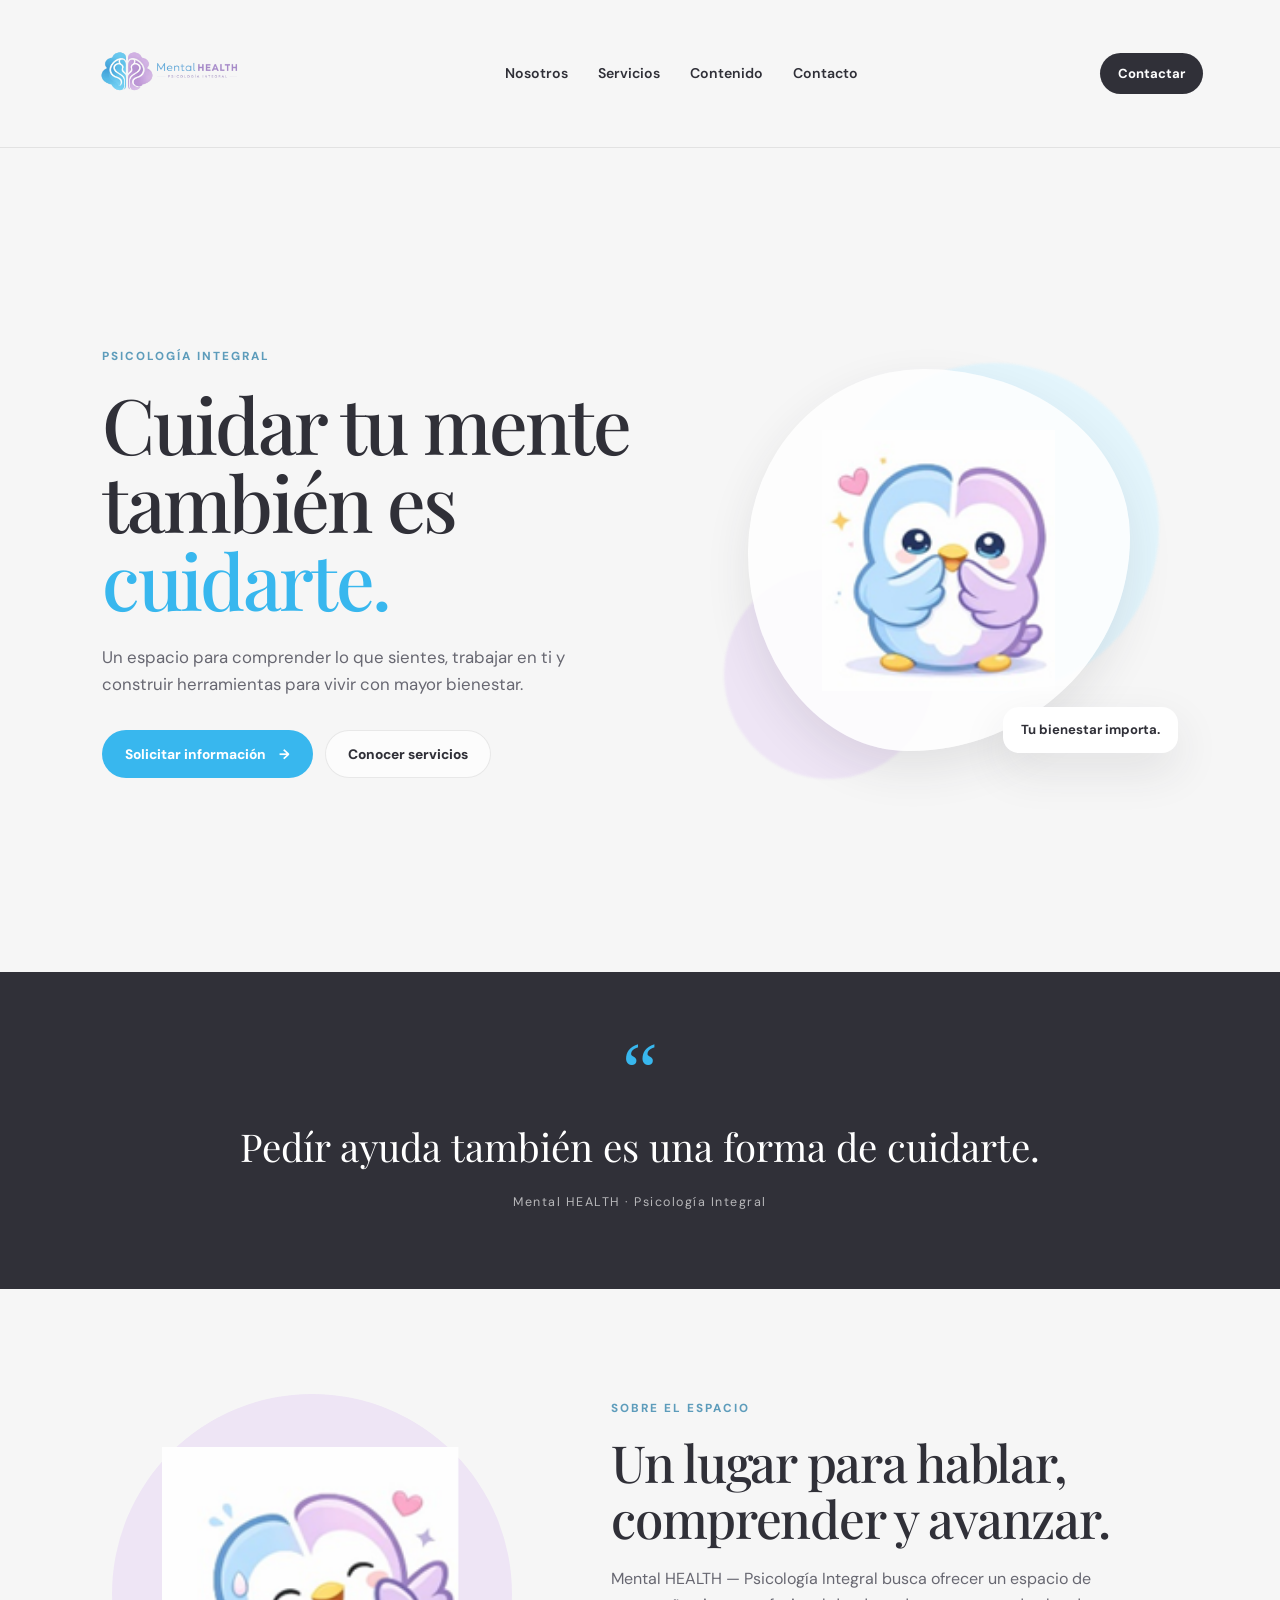
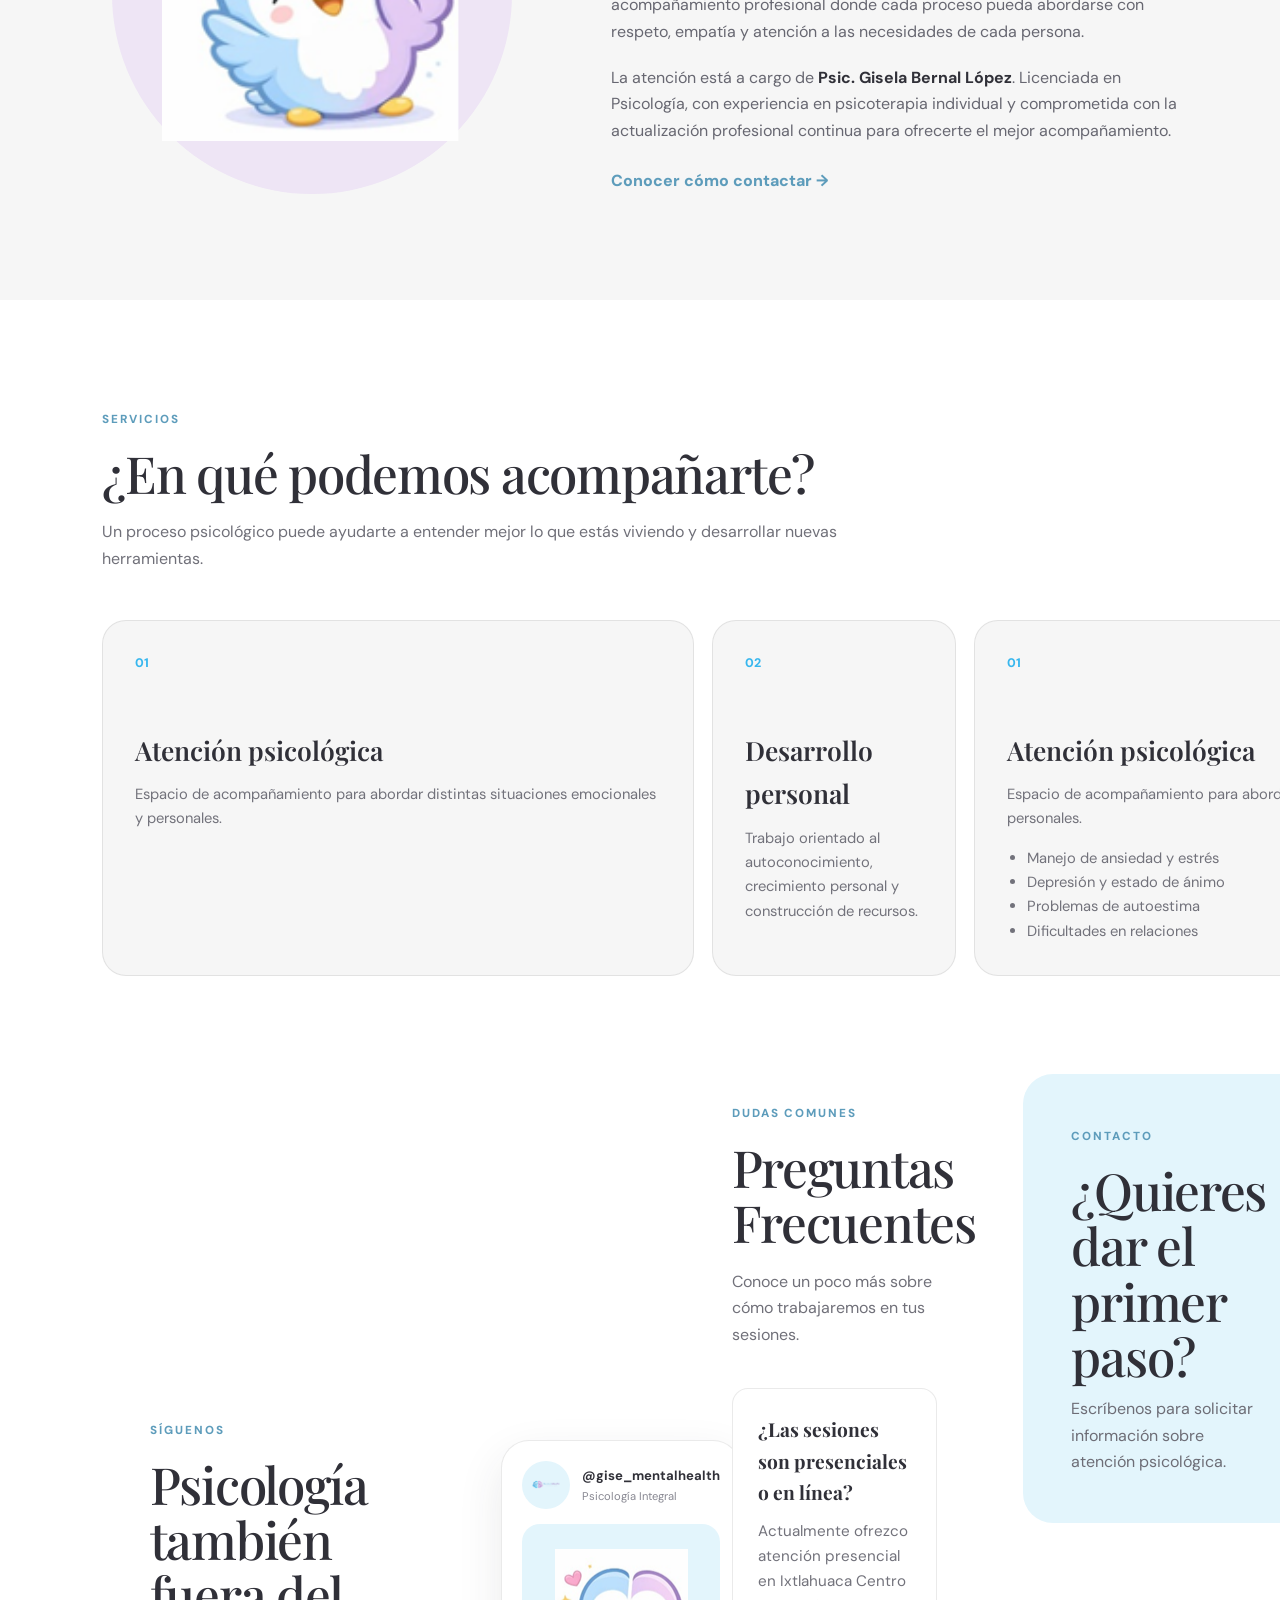
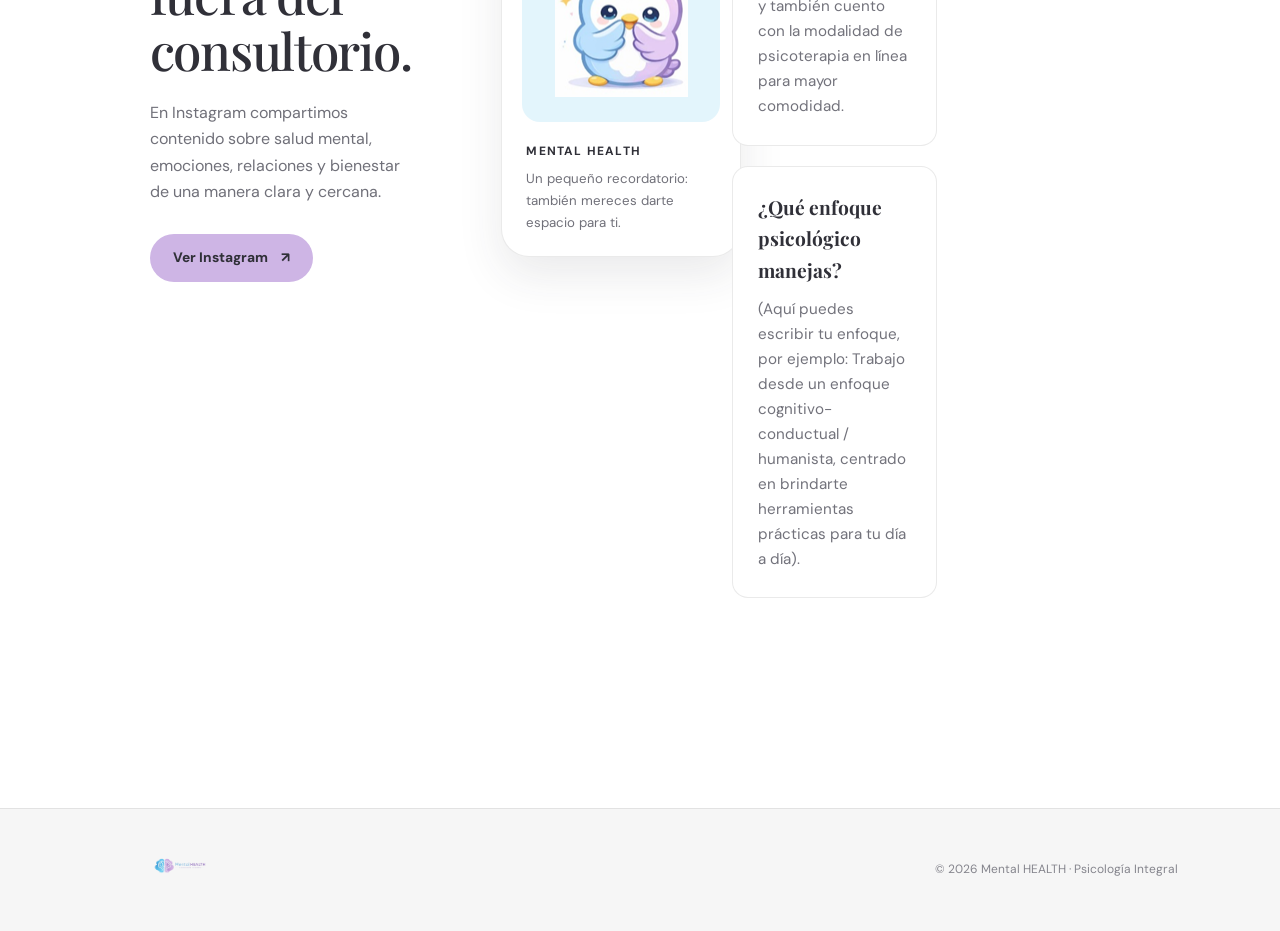
==== commit e067ef8f: "Add FAQ section with common questions Added a FAQ section with common questions about therapy sessio" ====
--- a/index.html
+++ b/index.html
@@ -1,13 +1,79 @@
 <!DOCTYPE html>
 <html lang="es">
+
+
+
+
+  
 <head>
   <meta charset="UTF-8">
   <meta name="viewport" content="width=device-width, initial-scale=1.0">
-  <meta name="description" content="Mental HEALTH — Psicología Integral. Espacio de acompañamiento psicológico y bienestar emocional.">
-  <title>Mental HEALTH | Psicología Integral</title>
-  <meta name="description" content="Atención psicológica y acompañamiento emocional en Ixtlahuaca, Estado de México. Psic. Gisela Bernal López. Conoce nuestros servicios y solicita información.">
+
+  <title>Psicóloga en Ixtlahuaca | Mental HEALTH - Psicología Integral</title>
+
+  <meta
+    name="description"
+    content="Atención psicológica y acompañamiento emocional en Ixtlahuaca, Estado de México. Psic. Gisela Bernal López. Conoce Mental HEALTH y solicita información."
+  >
+
+  <meta name="robots" content="index, follow">
+
+  <link
+    rel="canonical"
+    href="https://gise-mentalhealth.github.io/Mental-Health/"
+  >
+
   <link rel="stylesheet" href="style.css">
+
+  <!-- Open Graph -->
+  <meta property="og:title" content="Psicóloga en Ixtlahuaca | Mental HEALTH">
+  <meta property="og:description" content="Atención psicológica y acompañamiento emocional en Ixtlahuaca, Estado de México. Psic. Gisela Bernal López.">
+  <meta property="og:type" content="website">
+  <meta property="og:url" content="https://gise-mentalhealth.github.io/Mental-Health/">
+  <meta property="og:image" content="https://gise-mentalhealth.github.io/Mental-Health/assets/Logo.png">
+  <meta property="og:locale" content="es_MX">
+
+
+
+
+<script type="application/ld+json">
+{
+  "@context": "https://schema.org",
+  "@type": "ProfessionalService",
+  "name": "Mental HEALTH - Psicología Integral",
+  "description": "Atención psicológica y acompañamiento emocional en Ixtlahuaca, Estado de México.",
+  "url": "https://gise-mentalhealth.github.io/Mental-Health/",
+  "image": "https://gise-mentalhealth.github.io/Mental-Health/assets/Logo.png",
+  "telephone": "+52 1 722 229 3416",
+  "address": {
+    "@type": "PostalAddress",
+    "addressLocality": "Ixtlahuaca Centro",
+    "addressRegion": "Estado de México",
+    "addressCountry": "MX"
+  },
+  "sameAs": [
+    "https://www.instagram.com/gise_mentalhealth/"
+  ],
+  "employee": {
+    "@type": "Person",
+    "name": "Gisela Bernal López"
+  }
+}
+</script>
+
+
+
+
+  
 </head>
+
+
+
+
+
+
+
+  
 <body>
 
   <header class="navbar">
@@ -77,7 +143,10 @@
           respeto, empatía y atención a las necesidades de cada persona.
         </p>
         <p>
-          La atención está a cargo de <strong>Psic. Gisela Bernal López</strong>.
+         La atención está a cargo de <strong>Psic. Gisela Bernal López</strong>. 
+          Licenciada en Psicología, con experiencia en 
+          psicoterapia individual y comprometida con la actualización profesional continua 
+          para ofrecerte el mejor acompañamiento.
         </p>
         <a href="#contacto" class="text-link">Conocer cómo contactar →</a>
       </div>
@@ -104,12 +173,16 @@
         </article>
 
         <article class="service-card">
-          <div class="service-number">03</div>
-          <h3>Bienestar emocional</h3>
-          <p>Herramientas para comprender y gestionar emociones, estrés y situaciones cotidianas.</p>
+          <div class="service-number">01</div>
+          <h3>Atención psicológica</h3>
+          <p>Espacio de acompañamiento para abordar distintas situaciones emocionales y personales.</p>
+          <ul style="margin-top: 15px; padding-left: 20px; color: #72727b; font-size: .92rem;">
+            <li>Manejo de ansiedad y estrés</li>
+            <li>Depresión y estado de ánimo</li>
+            <li>Problemas de autoestima</li>
+            <li>Dificultades en relaciones</li>
+          </ul>
         </article>
-      </div>
-    </section>
 
     <section id="instagram" class="instagram-section section">
       <div class="instagram-copy">
@@ -145,6 +218,30 @@
         </div>
       </div>
     </section>
+<section id="faq" class="section">
+      <div class="section-heading">
+        <span class="eyebrow">DUDAS COMUNES</span>
+        <h2>Preguntas Frecuentes</h2>
+        <p>Conoce un poco más sobre cómo trabajaremos en tus sesiones.</p>
+      </div>
+
+      <div style="margin-top: 40px; display: grid; gap: 20px; max-width: 800px;">
+        <div style="background: white; padding: 25px; border-radius: 16px; border: 1px solid var(--line);">
+          <h4 style="font-family: 'Playfair Display', serif; font-size: 1.2rem; margin-bottom: 10px;">¿Las sesiones son presenciales o en línea?</h4>
+          <p style="color: #72727b; font-size: .95rem;">Actualmente ofrezco atención presencial en Ixtlahuaca Centro y también cuento con la modalidad de psicoterapia en línea para mayor comodidad.</p>
+        </div>
+        <div style="background: white; padding: 25px; border-radius: 16px; border: 1px solid var(--line);">
+          <h4 style="font-family: 'Playfair Display', serif; font-size: 1.2rem; margin-bottom: 10px;">¿Qué enfoque psicológico manejas?</h4>
+          <p style="color: #72727b; font-size: .95rem;">(Aquí puedes escribir tu enfoque, por ejemplo: Trabajo desde un enfoque cognitivo-conductual / humanista, centrado en brindarte herramientas prácticas para tu día a día).</p>
+        </div>
+      </div>
+    </section>
+
+
+
+
+
+        
 
     <section id="contacto" class="contact-section section">
       <div class="contact-inner">
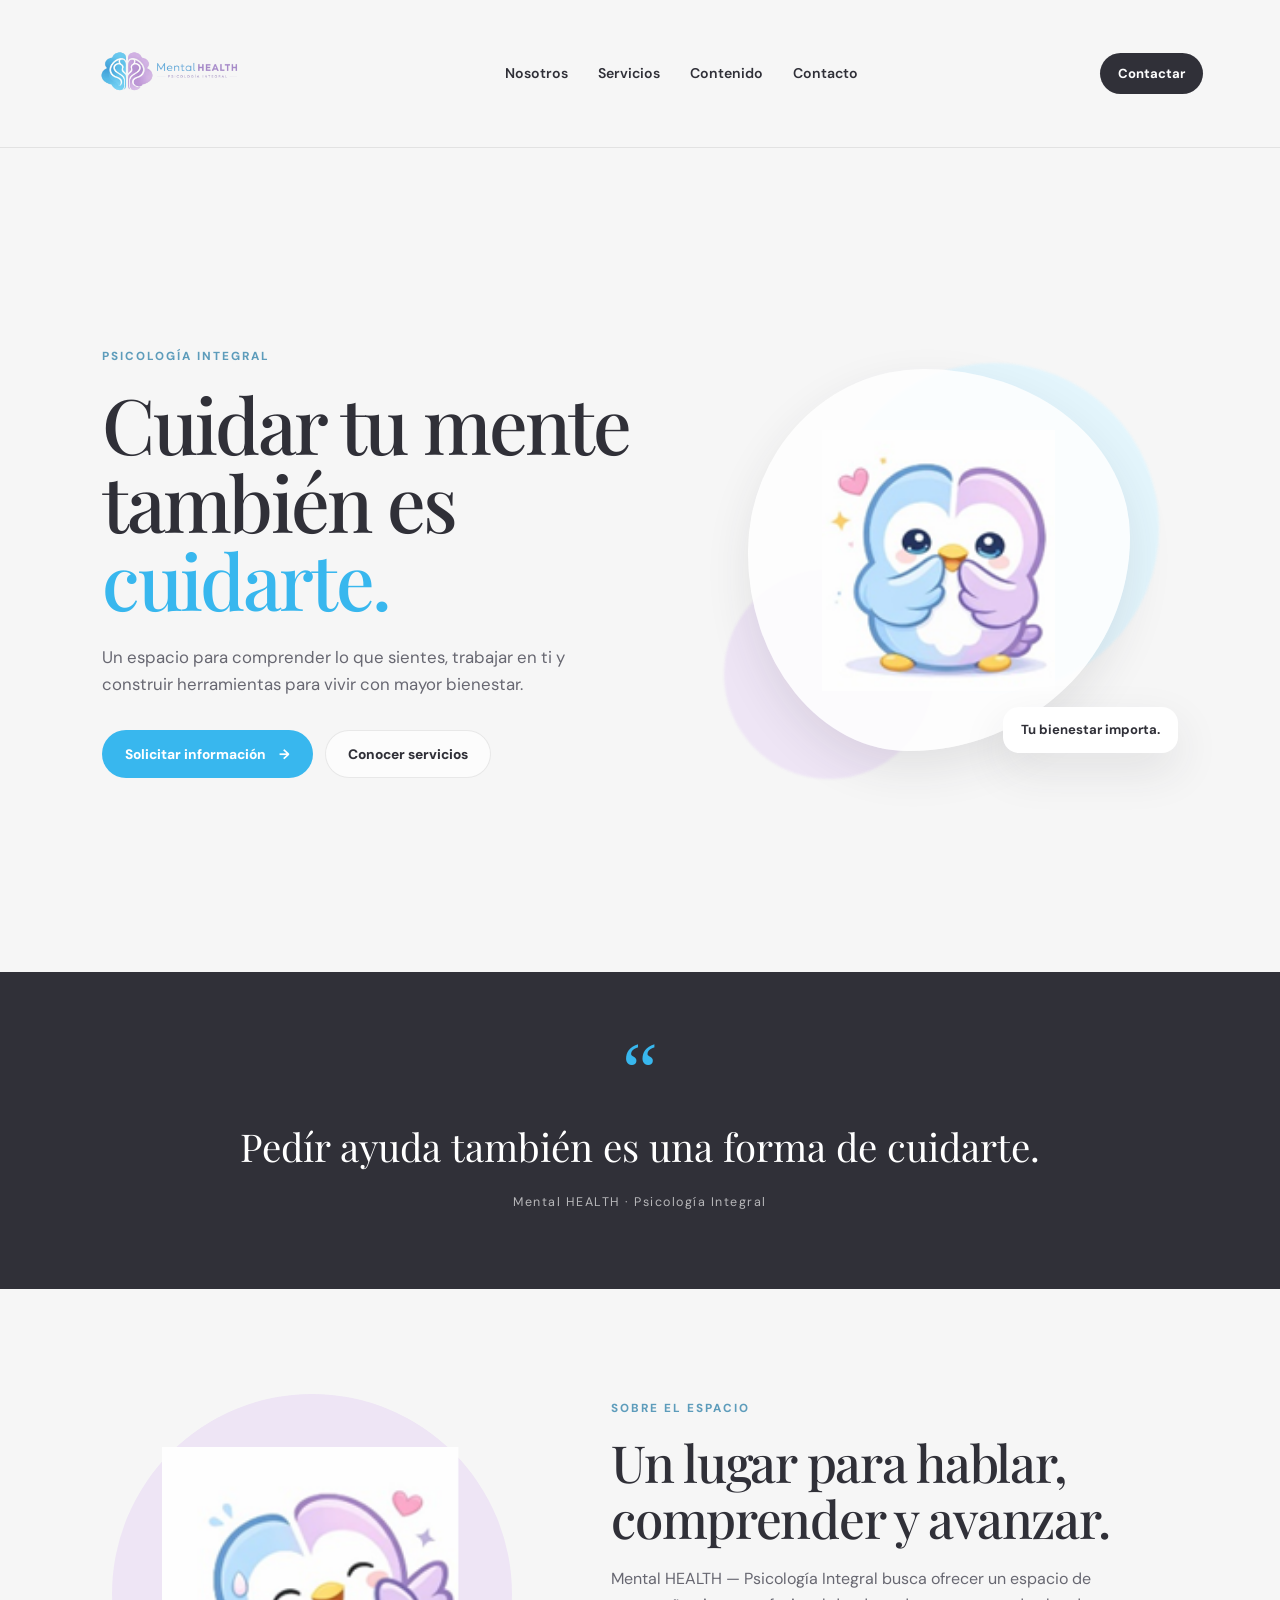
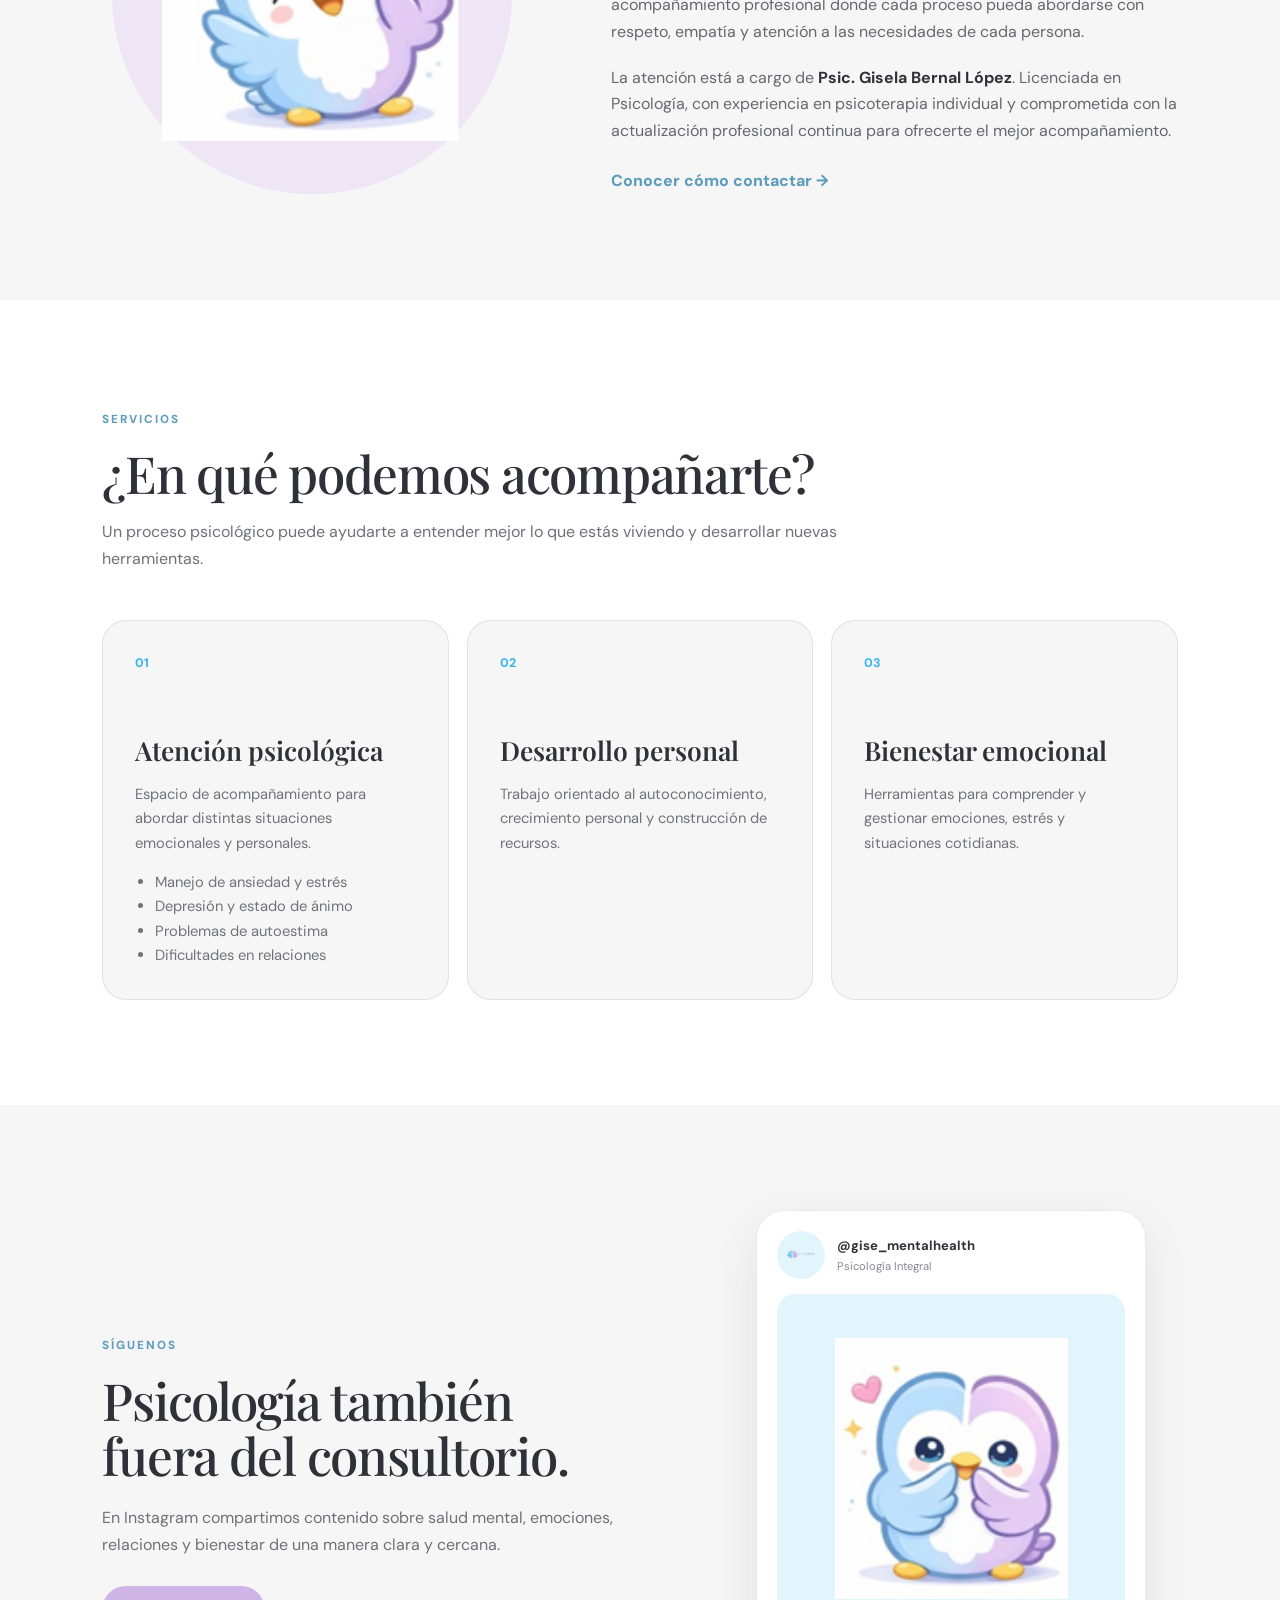
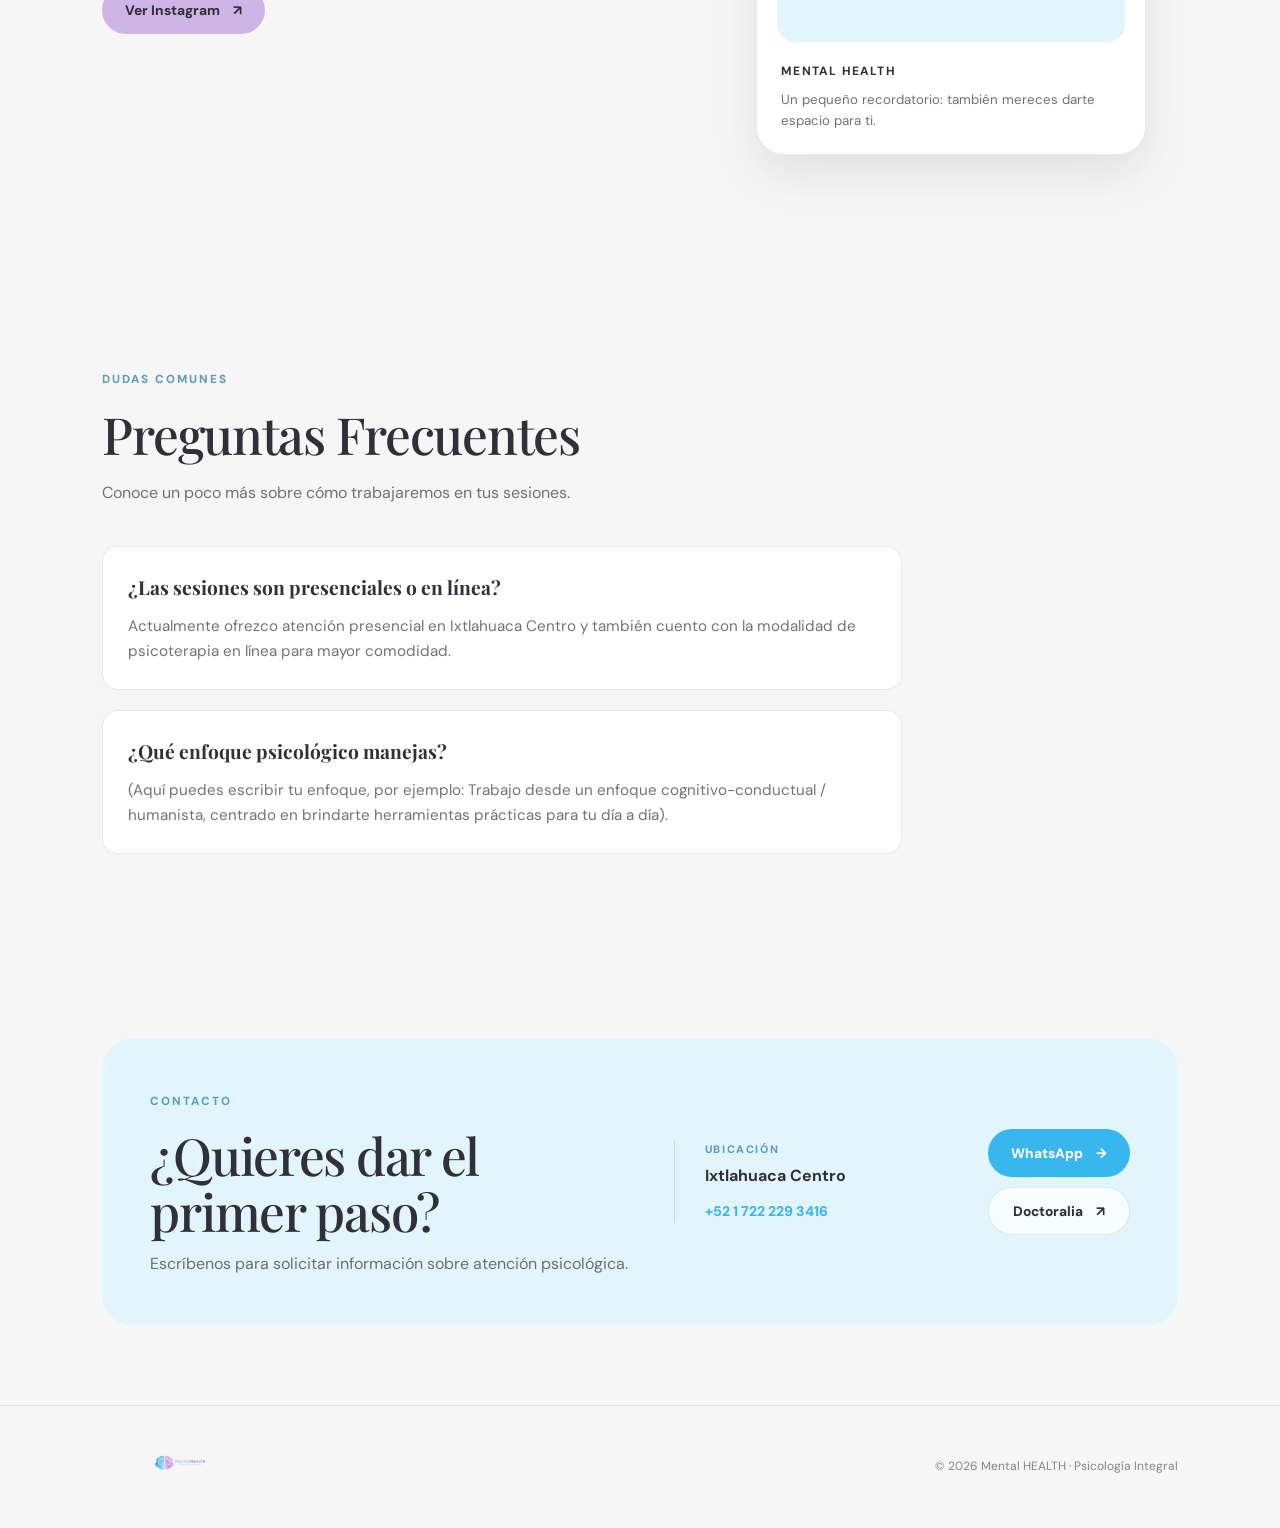
==== commit 4a1a2d9d: "Update service cards in index.html Removed duplicate service card and added a new service card for e" ====
--- a/index.html
+++ b/index.html
@@ -164,18 +164,6 @@
           <div class="service-number">01</div>
           <h3>Atención psicológica</h3>
           <p>Espacio de acompañamiento para abordar distintas situaciones emocionales y personales.</p>
-        </article>
-
-        <article class="service-card">
-          <div class="service-number">02</div>
-          <h3>Desarrollo personal</h3>
-          <p>Trabajo orientado al autoconocimiento, crecimiento personal y construcción de recursos.</p>
-        </article>
-
-        <article class="service-card">
-          <div class="service-number">01</div>
-          <h3>Atención psicológica</h3>
-          <p>Espacio de acompañamiento para abordar distintas situaciones emocionales y personales.</p>
           <ul style="margin-top: 15px; padding-left: 20px; color: #72727b; font-size: .92rem;">
             <li>Manejo de ansiedad y estrés</li>
             <li>Depresión y estado de ánimo</li>
@@ -183,6 +171,21 @@
             <li>Dificultades en relaciones</li>
           </ul>
         </article>
+
+        <article class="service-card">
+          <div class="service-number">02</div>
+          <h3>Desarrollo personal</h3>
+          <p>Trabajo orientado al autoconocimiento, crecimiento personal y construcción de recursos.</p>
+        </article>
+
+        <article class="service-card">
+          <div class="service-number">03</div>
+          <h3>Bienestar emocional</h3>
+          <p>Herramientas para comprender y gestionar emociones, estrés y situaciones cotidianas.</p>
+        </article>
+      </div> 
+    </section>
+      
 
     <section id="instagram" class="instagram-section section">
       <div class="instagram-copy">
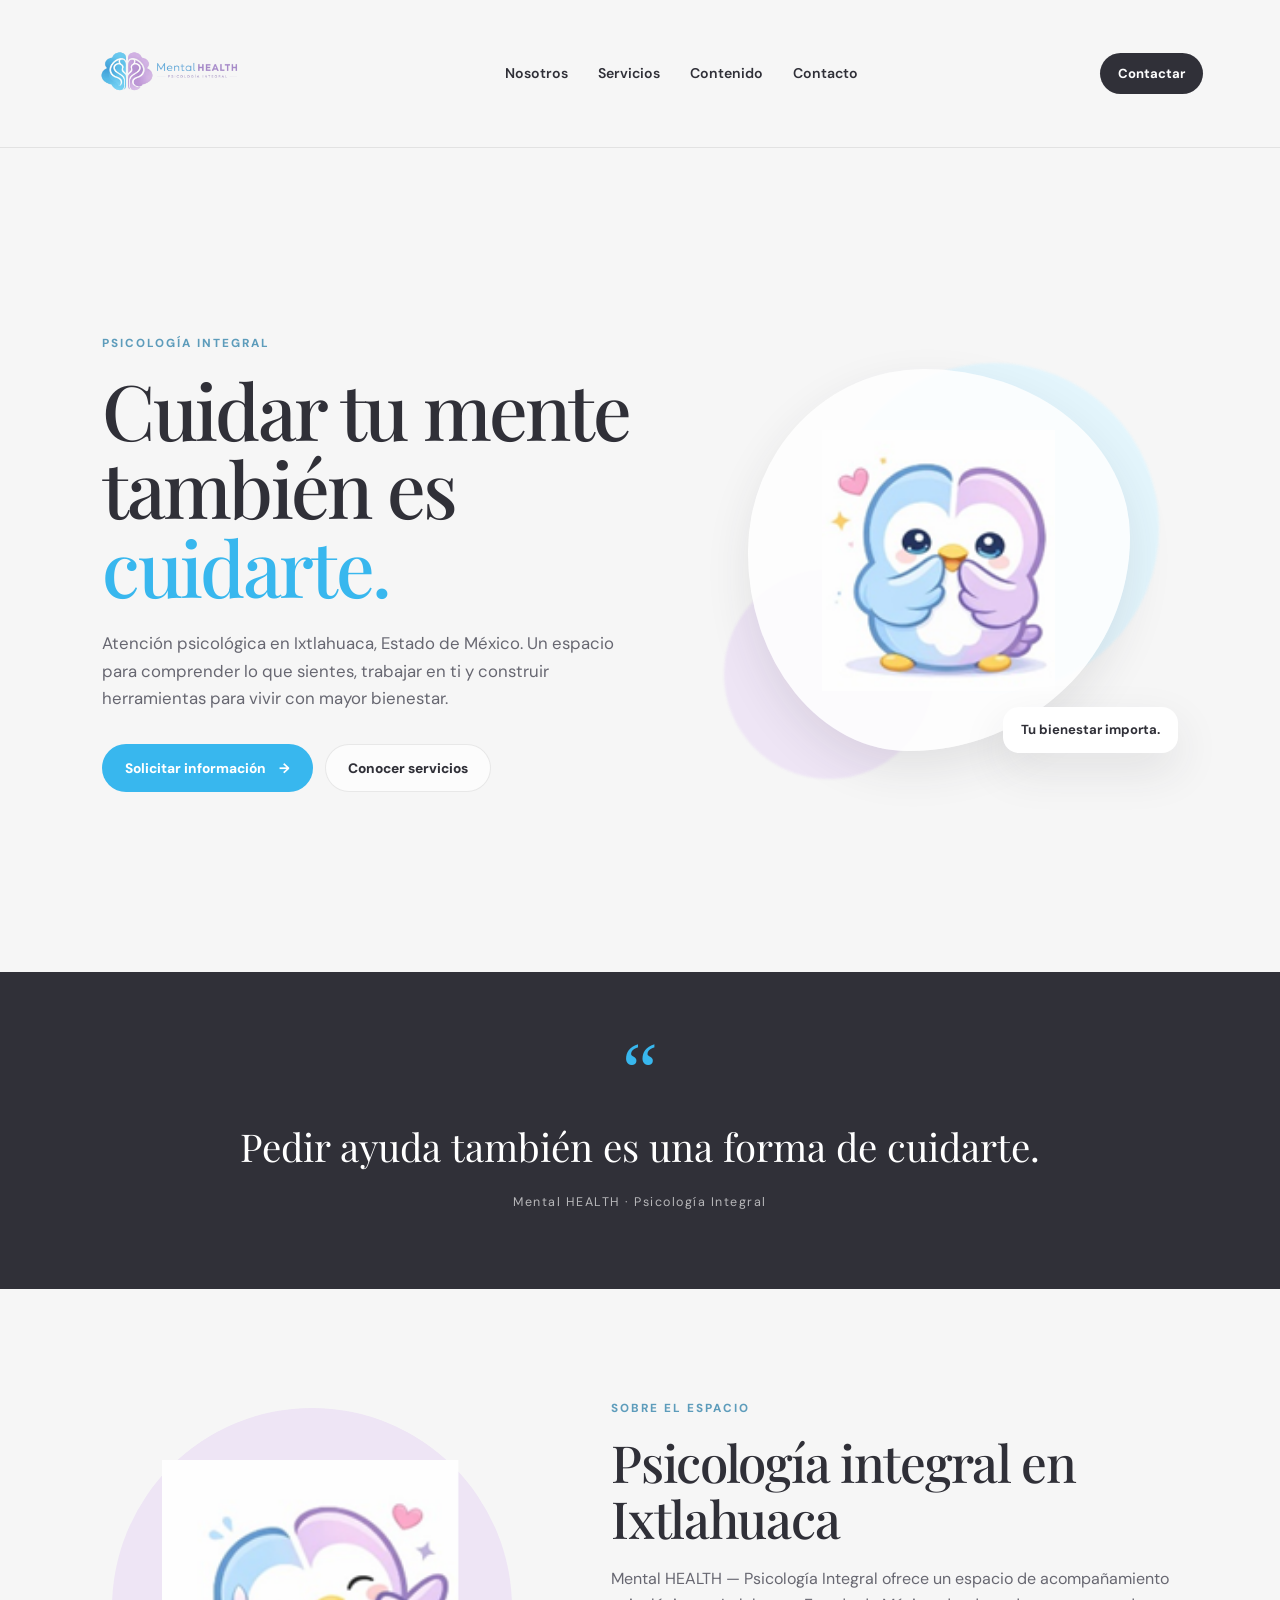
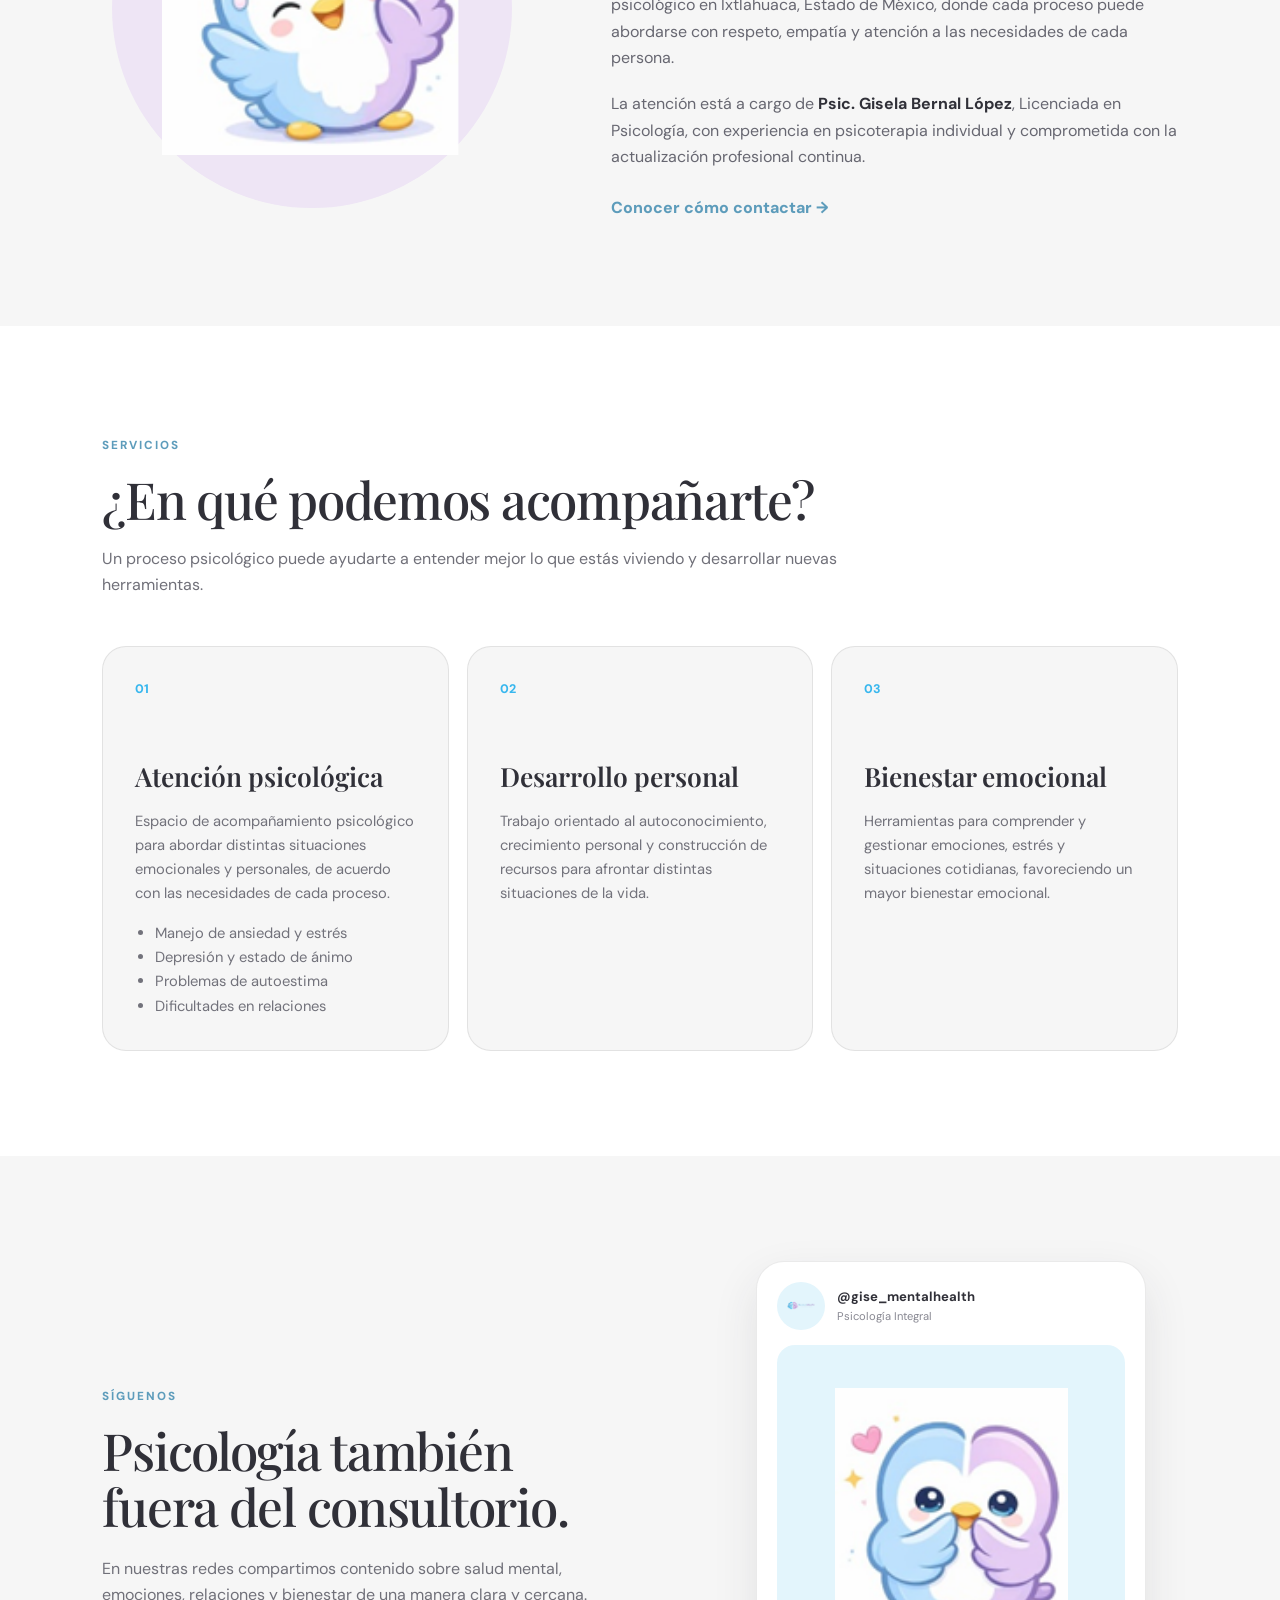
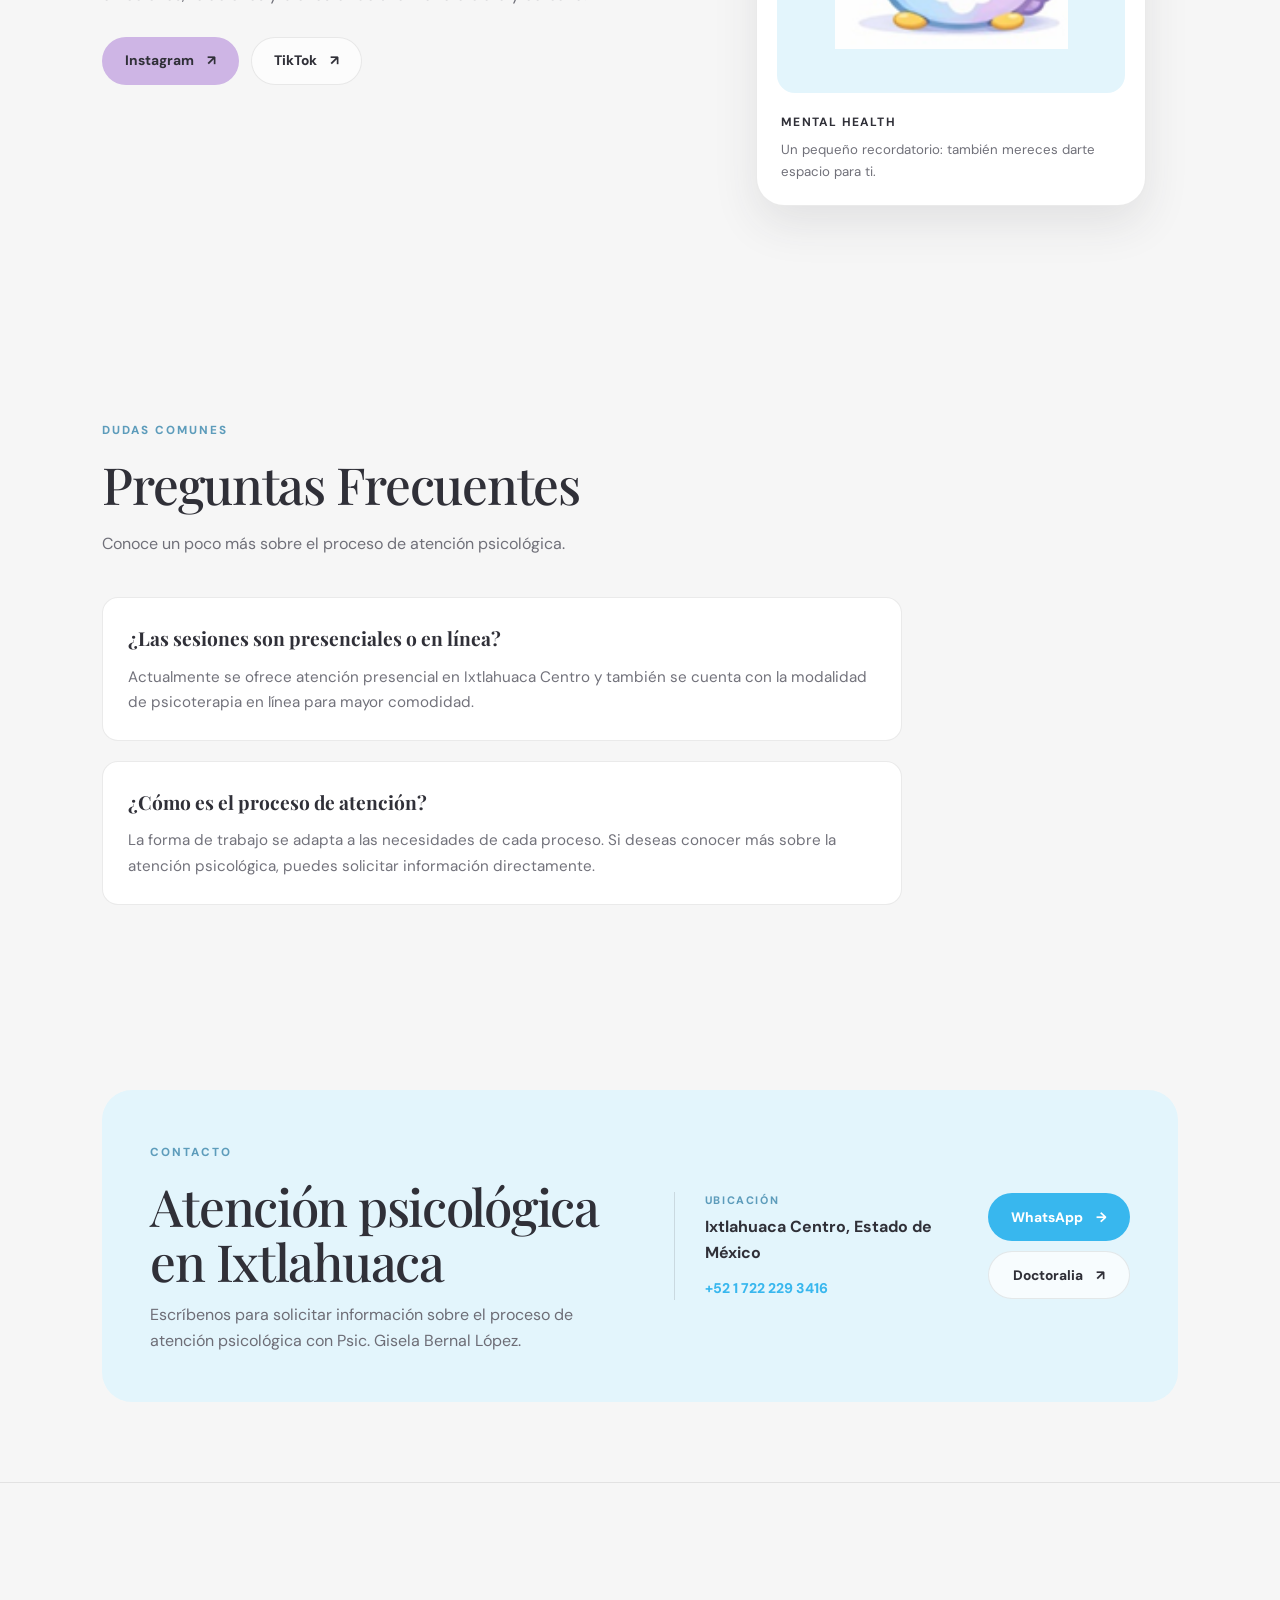
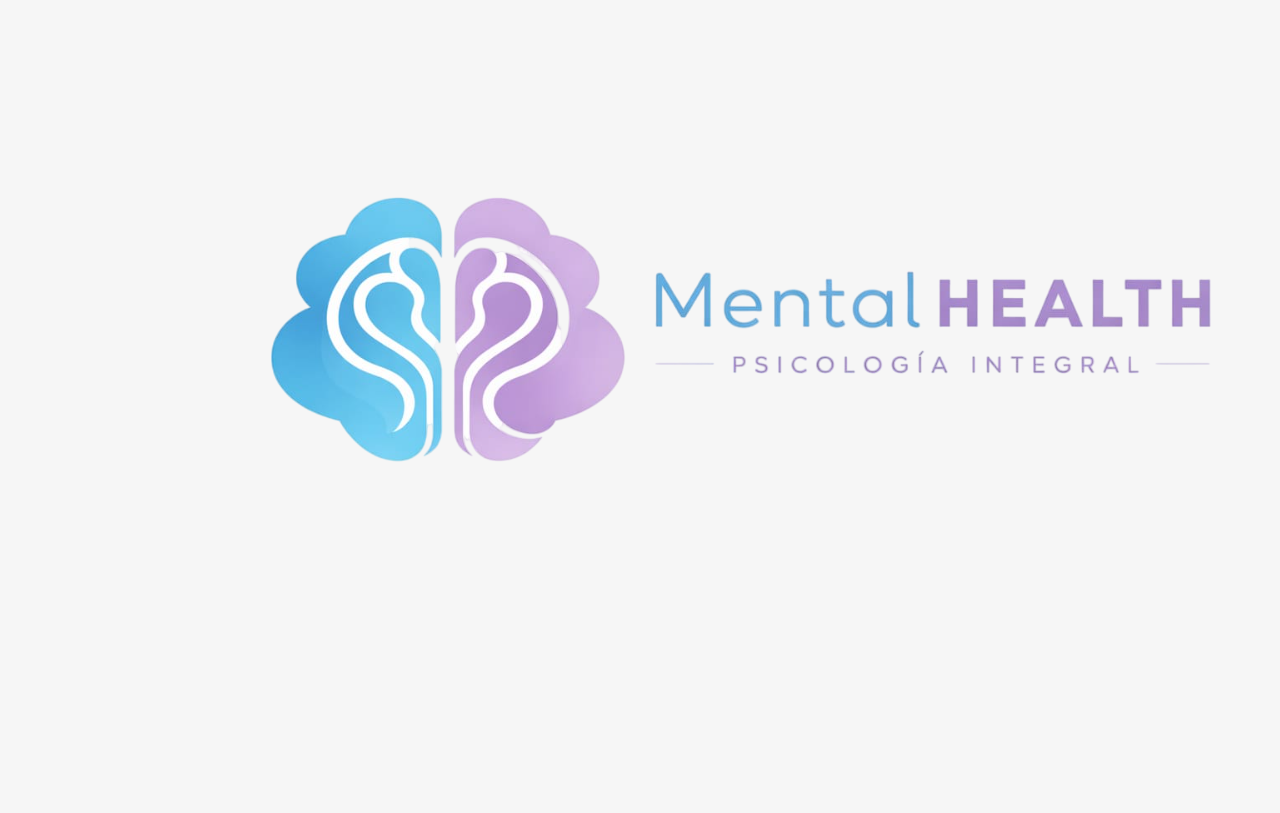
==== commit 11690041: "Refactor index.html for improved structure and content" ====
--- a/index.html
+++ b/index.html
@@ -1,10 +1,6 @@
 <!DOCTYPE html>
 <html lang="es">
 
-
-
-
-  
 <head>
   <meta charset="UTF-8">
   <meta name="viewport" content="width=device-width, initial-scale=1.0">
@@ -33,47 +29,35 @@
   <meta property="og:image" content="https://gise-mentalhealth.github.io/Mental-Health/assets/Logo.png">
   <meta property="og:locale" content="es_MX">
 
-
-
-
-<script type="application/ld+json">
-{
-  "@context": "https://schema.org",
-  "@type": "ProfessionalService",
-  "name": "Mental HEALTH - Psicología Integral",
-  "description": "Atención psicológica y acompañamiento emocional en Ixtlahuaca, Estado de México.",
-  "url": "https://gise-mentalhealth.github.io/Mental-Health/",
-  "image": "https://gise-mentalhealth.github.io/Mental-Health/assets/Logo.png",
-  "telephone": "+52 1 722 229 3416",
-  "address": {
-    "@type": "PostalAddress",
-    "addressLocality": "Ixtlahuaca Centro",
-    "addressRegion": "Estado de México",
-    "addressCountry": "MX"
-  },
-  "sameAs": [
-    "https://www.instagram.com/gise_mentalhealth/"
-  ],
-  "employee": {
-    "@type": "Person",
-    "name": "Gisela Bernal López"
+  <!-- Datos estructurados -->
+  <script type="application/ld+json">
+  {
+    "@context": "https://schema.org",
+    "@type": "ProfessionalService",
+    "name": "Mental HEALTH - Psicología Integral",
+    "description": "Atención psicológica y acompañamiento emocional en Ixtlahuaca, Estado de México.",
+    "url": "https://gise-mentalhealth.github.io/Mental-Health/",
+    "image": "https://gise-mentalhealth.github.io/Mental-Health/assets/Logo.png",
+    "telephone": "+52 1 722 229 3416",
+    "address": {
+      "@type": "PostalAddress",
+      "addressLocality": "Ixtlahuaca Centro",
+      "addressRegion": "Estado de México",
+      "addressCountry": "MX"
+    },
+    "sameAs": [
+      "https://www.instagram.com/gise_mentalhealth/",
+      "https://www.tiktok.com/@mentalhealthh_gis"
+    ],
+    "employee": {
+      "@type": "Person",
+      "name": "Gisela Bernal López"
+    }
   }
-}
-</script>
-
-
-
-
-  
+  </script>
+
 </head>
 
-
-
-
-
-
-
-  
 <body>
 
   <header class="navbar">
@@ -88,197 +72,508 @@
       <a href="#contacto">Contacto</a>
     </nav>
 
-    <a href="https://wa.me/5217222293416" target="_blank" rel="noopener noreferrer" class="nav-button">
+    <a
+      href="https://wa.me/5217222293416"
+      target="_blank"
+      rel="noopener noreferrer"
+      class="nav-button"
+    >
       Contactar
     </a>
   </header>
 
   <main>
+
+    <!-- INICIO -->
     <section id="inicio" class="hero section">
+
       <div class="hero-copy">
+
         <span class="eyebrow">PSICOLOGÍA INTEGRAL</span>
-        <h1>Cuidar tu mente también es <span>cuidarte.</span></h1>
+
+        <h1>
+          Cuidar tu mente también es <span>cuidarte.</span>
+        </h1>
+
         <p>
-          Un espacio para comprender lo que sientes, trabajar en ti y construir
+          Atención psicológica en Ixtlahuaca, Estado de México. Un espacio
+          para comprender lo que sientes, trabajar en ti y construir
           herramientas para vivir con mayor bienestar.
         </p>
 
         <div class="hero-actions">
-          <a href="https://wa.me/5217222293416" target="_blank" rel="noopener noreferrer" class="button button-blue">
+
+          <a
+            href="https://wa.me/5217222293416"
+            target="_blank"
+            rel="noopener noreferrer"
+            class="button button-blue"
+          >
             Solicitar información <span>→</span>
           </a>
-          <a href="#servicios" class="button button-light">Conocer servicios</a>
-        </div>
+
+          <a href="#servicios" class="button button-light">
+            Conocer servicios
+          </a>
+
+        </div>
+
       </div>
 
       <div class="hero-visual">
+
         <div class="blob blob-blue"></div>
         <div class="blob blob-purple"></div>
+
         <div class="mascot-card">
-          <img src="assets/Mascota.png" alt="Mascota de Mental HEALTH">
-        </div>
-        <div class="floating-note">Tu bienestar importa.</div>
-      </div>
-    </section>
-
+          <img
+            src="assets/Mascota.png"
+            alt="Mascota de Mental HEALTH"
+          >
+        </div>
+
+        <div class="floating-note">
+          Tu bienestar importa.
+        </div>
+
+      </div>
+
+    </section>
+
+
+    <!-- FRASE -->
     <section class="quote-section">
+
       <div class="quote-mark">“</div>
-      <p>Pedír ayuda también es una forma de cuidarte.</p>
-      <span>Mental HEALTH · Psicología Integral</span>
-    </section>
-
+
+      <p>
+        Pedir ayuda también es una forma de cuidarte.
+      </p>
+
+      <span>
+        Mental HEALTH · Psicología Integral
+      </span>
+
+    </section>
+
+
+    <!-- SOBRE NOSOTROS -->
     <section id="nosotros" class="section about">
+
       <div class="about-visual">
+
         <div class="about-circle">
-          <img src="assets/Mascota2.png" alt="Mascota de Mental HEALTH">
-        </div>
-      </div>
+
+          <img
+            src="assets/Mascota2.png"
+            alt="Mascota de Mental HEALTH"
+          >
+
+        </div>
+
+      </div>
+
 
       <div class="about-copy">
-        <span class="eyebrow">SOBRE EL ESPACIO</span>
-        <h2>Un lugar para hablar, comprender y avanzar.</h2>
+
+        <span class="eyebrow">
+          SOBRE EL ESPACIO
+        </span>
+
+        <h2>
+          Psicología integral en Ixtlahuaca
+        </h2>
+
         <p>
-          Mental HEALTH — Psicología Integral busca ofrecer un espacio de
-          acompañamiento profesional donde cada proceso pueda abordarse con
-          respeto, empatía y atención a las necesidades de cada persona.
+          Mental HEALTH — Psicología Integral ofrece un espacio de
+          acompañamiento psicológico en Ixtlahuaca, Estado de México,
+          donde cada proceso puede abordarse con respeto, empatía y
+          atención a las necesidades de cada persona.
         </p>
+
         <p>
-         La atención está a cargo de <strong>Psic. Gisela Bernal López</strong>. 
-          Licenciada en Psicología, con experiencia en 
-          psicoterapia individual y comprometida con la actualización profesional continua 
-          para ofrecerte el mejor acompañamiento.
+          La atención está a cargo de
+          <strong>Psic. Gisela Bernal López</strong>,
+          Licenciada en Psicología, con experiencia en psicoterapia
+          individual y comprometida con la actualización profesional
+          continua.
         </p>
-        <a href="#contacto" class="text-link">Conocer cómo contactar →</a>
-      </div>
-    </section>
-
+
+        <a href="#contacto" class="text-link">
+          Conocer cómo contactar →
+        </a>
+
+      </div>
+
+    </section>
+
+
+    <!-- SERVICIOS -->
     <section id="servicios" class="section services">
+
       <div class="section-heading">
-        <span class="eyebrow">SERVICIOS</span>
-        <h2>¿En qué podemos acompañarte?</h2>
-        <p>Un proceso psicológico puede ayudarte a entender mejor lo que estás viviendo y desarrollar nuevas herramientas.</p>
-      </div>
+
+        <span class="eyebrow">
+          SERVICIOS
+        </span>
+
+        <h2>
+          ¿En qué podemos acompañarte?
+        </h2>
+
+        <p>
+          Un proceso psicológico puede ayudarte a entender mejor lo que
+          estás viviendo y desarrollar nuevas herramientas.
+        </p>
+
+      </div>
+
 
       <div class="service-grid">
+
+
+        <!-- SERVICIO 1 -->
         <article class="service-card">
-          <div class="service-number">01</div>
-          <h3>Atención psicológica</h3>
-          <p>Espacio de acompañamiento para abordar distintas situaciones emocionales y personales.</p>
-          <ul style="margin-top: 15px; padding-left: 20px; color: #72727b; font-size: .92rem;">
+
+          <div class="service-number">
+            01
+          </div>
+
+          <h3>
+            Atención psicológica
+          </h3>
+
+          <p>
+            Espacio de acompañamiento psicológico para abordar distintas
+            situaciones emocionales y personales, de acuerdo con las
+            necesidades de cada proceso.
+          </p>
+
+          <ul
+            style="margin-top: 15px; padding-left: 20px; color: #72727b; font-size: .92rem;"
+          >
             <li>Manejo de ansiedad y estrés</li>
             <li>Depresión y estado de ánimo</li>
             <li>Problemas de autoestima</li>
             <li>Dificultades en relaciones</li>
           </ul>
+
         </article>
 
+
+        <!-- SERVICIO 2 -->
         <article class="service-card">
-          <div class="service-number">02</div>
-          <h3>Desarrollo personal</h3>
-          <p>Trabajo orientado al autoconocimiento, crecimiento personal y construcción de recursos.</p>
+
+          <div class="service-number">
+            02
+          </div>
+
+          <h3>
+            Desarrollo personal
+          </h3>
+
+          <p>
+            Trabajo orientado al autoconocimiento, crecimiento personal
+            y construcción de recursos para afrontar distintas
+            situaciones de la vida.
+          </p>
+
         </article>
 
+
+        <!-- SERVICIO 3 -->
         <article class="service-card">
-          <div class="service-number">03</div>
-          <h3>Bienestar emocional</h3>
-          <p>Herramientas para comprender y gestionar emociones, estrés y situaciones cotidianas.</p>
+
+          <div class="service-number">
+            03
+          </div>
+
+          <h3>
+            Bienestar emocional
+          </h3>
+
+          <p>
+            Herramientas para comprender y gestionar emociones, estrés
+            y situaciones cotidianas, favoreciendo un mayor bienestar
+            emocional.
+          </p>
+
         </article>
-      </div> 
-    </section>
-      
-
+
+
+      </div>
+
+    </section>
+
+
+    <!-- CONTENIDO / REDES -->
     <section id="instagram" class="instagram-section section">
+
       <div class="instagram-copy">
-        <span class="eyebrow">SÍGUENOS</span>
-        <h2>Psicología también fuera del consultorio.</h2>
+
+        <span class="eyebrow">
+          SÍGUENOS
+        </span>
+
+        <h2>
+          Psicología también fuera del consultorio.
+        </h2>
+
         <p>
-          En Instagram compartimos contenido sobre salud mental, emociones,
-          relaciones y bienestar de una manera clara y cercana.
+          En nuestras redes compartimos contenido sobre salud mental,
+          emociones, relaciones y bienestar de una manera clara y cercana.
         </p>
-        <a href="https://www.instagram.com/gise_mentalhealth/" target="_blank" rel="noopener noreferrer" class="button button-purple">
-          Ver Instagram <span>↗</span>
-        </a>
-      </div>
+
+
+        <div class="hero-actions">
+
+          <a
+            href="https://www.instagram.com/gise_mentalhealth/"
+            target="_blank"
+            rel="noopener noreferrer"
+            class="button button-purple"
+          >
+            Instagram <span>↗</span>
+          </a>
+
+          <a
+            href="https://www.tiktok.com/@mentalhealthh_gis"
+            target="_blank"
+            rel="noopener noreferrer"
+            class="button button-light"
+          >
+            TikTok <span>↗</span>
+          </a>
+
+        </div>
+
+      </div>
+
 
       <div class="instagram-card">
+
         <div class="instagram-top">
+
           <div class="instagram-avatar">
-            <img src="assets/Logo.png" alt="Mental HEALTH">
+
+            <img
+              src="assets/Logo.png"
+              alt="Mental HEALTH"
+            >
+
           </div>
+
           <div>
-            <strong>@gise_mentalhealth</strong>
-            <span>Psicología Integral</span>
+
+            <strong>
+              @gise_mentalhealth
+            </strong>
+
+            <span>
+              Psicología Integral
+            </span>
+
           </div>
-        </div>
+
+        </div>
+
 
         <div class="instagram-post">
-          <img src="assets/Mascota.png" alt="Contenido de Mental HEALTH">
-        </div>
+
+          <img
+            src="assets/Mascota.png"
+            alt="Contenido de Mental HEALTH"
+          >
+
+        </div>
+
 
         <div class="instagram-caption">
-          <strong>MENTAL HEALTH</strong>
-          <p>Un pequeño recordatorio: también mereces darte espacio para ti.</p>
-        </div>
-      </div>
-    </section>
-<section id="faq" class="section">
+
+          <strong>
+            MENTAL HEALTH
+          </strong>
+
+          <p>
+            Un pequeño recordatorio: también mereces darte espacio para ti.
+          </p>
+
+        </div>
+
+      </div>
+
+    </section>
+
+
+    <!-- PREGUNTAS FRECUENTES -->
+    <section id="faq" class="section">
+
       <div class="section-heading">
-        <span class="eyebrow">DUDAS COMUNES</span>
-        <h2>Preguntas Frecuentes</h2>
-        <p>Conoce un poco más sobre cómo trabajaremos en tus sesiones.</p>
-      </div>
-
-      <div style="margin-top: 40px; display: grid; gap: 20px; max-width: 800px;">
-        <div style="background: white; padding: 25px; border-radius: 16px; border: 1px solid var(--line);">
-          <h4 style="font-family: 'Playfair Display', serif; font-size: 1.2rem; margin-bottom: 10px;">¿Las sesiones son presenciales o en línea?</h4>
-          <p style="color: #72727b; font-size: .95rem;">Actualmente ofrezco atención presencial en Ixtlahuaca Centro y también cuento con la modalidad de psicoterapia en línea para mayor comodidad.</p>
-        </div>
-        <div style="background: white; padding: 25px; border-radius: 16px; border: 1px solid var(--line);">
-          <h4 style="font-family: 'Playfair Display', serif; font-size: 1.2rem; margin-bottom: 10px;">¿Qué enfoque psicológico manejas?</h4>
-          <p style="color: #72727b; font-size: .95rem;">(Aquí puedes escribir tu enfoque, por ejemplo: Trabajo desde un enfoque cognitivo-conductual / humanista, centrado en brindarte herramientas prácticas para tu día a día).</p>
-        </div>
-      </div>
-    </section>
-
-
-
-
-
-        
-
+
+        <span class="eyebrow">
+          DUDAS COMUNES
+        </span>
+
+        <h2>
+          Preguntas Frecuentes
+        </h2>
+
+        <p>
+          Conoce un poco más sobre el proceso de atención psicológica.
+        </p>
+
+      </div>
+
+
+      <div
+        style="margin-top: 40px; display: grid; gap: 20px; max-width: 800px;"
+      >
+
+
+        <!-- FAQ 1 -->
+        <div
+          style="background: white; padding: 25px; border-radius: 16px; border: 1px solid var(--line);"
+        >
+
+          <h4
+            style="font-family: 'Playfair Display', serif; font-size: 1.2rem; margin-bottom: 10px;"
+          >
+            ¿Las sesiones son presenciales o en línea?
+          </h4>
+
+          <p
+            style="color: #72727b; font-size: .95rem;"
+          >
+            Actualmente se ofrece atención presencial en Ixtlahuaca
+            Centro y también se cuenta con la modalidad de psicoterapia
+            en línea para mayor comodidad.
+          </p>
+
+        </div>
+
+
+        <!-- FAQ 2 -->
+        <div
+          style="background: white; padding: 25px; border-radius: 16px; border: 1px solid var(--line);"
+        >
+
+          <h4
+            style="font-family: 'Playfair Display', serif; font-size: 1.2rem; margin-bottom: 10px;"
+          >
+            ¿Cómo es el proceso de atención?
+          </h4>
+
+          <p
+            style="color: #72727b; font-size: .95rem;"
+          >
+            La forma de trabajo se adapta a las necesidades de cada
+            proceso. Si deseas conocer más sobre la atención psicológica,
+            puedes solicitar información directamente.
+          </p>
+
+        </div>
+
+
+      </div>
+
+    </section>
+
+
+    <!-- CONTACTO -->
     <section id="contacto" class="contact-section section">
+
       <div class="contact-inner">
+
+
         <div>
-          <span class="eyebrow">CONTACTO</span>
-          <h2>¿Quieres dar el primer paso?</h2>
-          <p>Escríbenos para solicitar información sobre atención psicológica.</p>
-        </div>
+
+          <span class="eyebrow">
+            CONTACTO
+          </span>
+
+          <h2>
+            Atención psicológica en Ixtlahuaca
+          </h2>
+
+          <p>
+            Escríbenos para solicitar información sobre el proceso de
+            atención psicológica con Psic. Gisela Bernal López.
+          </p>
+
+        </div>
+
 
         <div class="contact-location">
-          <span>UBICACIÓN</span>
-          <strong>Ixtlahuaca Centro</strong>
-          <a href="tel:+5217222293416" class="phone-link">+52 1 722 229 3416</a>
-        </div>
+
+          <span>
+            UBICACIÓN
+          </span>
+
+          <strong>
+            Ixtlahuaca Centro, Estado de México
+          </strong>
+
+          <a
+            href="tel:+5217222293416"
+            class="phone-link"
+          >
+            +52 1 722 229 3416
+          </a>
+
+        </div>
+
 
         <div class="contact-actions">
-          <a href="https://wa.me/5217222293416" target="_blank" rel="noopener noreferrer" class="button button-blue">
+
+          <a
+            href="https://wa.me/5217222293416"
+            target="_blank"
+            rel="noopener noreferrer"
+            class="button button-blue"
+          >
             WhatsApp <span>→</span>
           </a>
-          <a href="https://www.doctoralia.com.mx/gisela-bernal-lopez/psicologo/ixtlahuaca" target="_blank" rel="noopener noreferrer" class="button button-light">
+
+          <a
+            href="https://www.doctoralia.com.mx/gisela-bernal-lopez/psicologo/ixtlahuaca"
+            target="_blank"
+            rel="noopener noreferrer"
+            class="button button-light"
+          >
             Doctoralia <span>↗</span>
           </a>
-        </div>
-      </div>
-    </section>
+
+        </div>
+
+      </div>
+
+    </section>
+
   </main>
 
+
+  <!-- FOOTER -->
   <footer class="footer">
+
     <div>
-      <img src="assets/Logo.png" alt="Mental HEALTH">
+
+      <img
+        src="assets/Logo.png"
+        alt="Mental HEALTH"
+      >
+
     </div>
-    <p>© <span id="year"></span> Mental HEALTH · Psicología Integral</p>
+
+    <p>
+      © <span id="year"></span>
+      Mental HEALTH · Psicología Integral
+    </p>
+
   </footer>
 
+
   <script src="script.js"></script>
+
 </body>
+
 </html>
--- a/style.css
+++ b/style.css
@@ -283,7 +283,7 @@
   font-size: .75rem;
   color: #85858d;
 }
-.footer img { width: 155px; max-height: 45px; object-fit: contain; }
+<img src="assets/Logo.png" alt="Mental HEALTH" style="width: 220px !important; max-height: 80px !important;">
 
 @media (max-width: 900px) {
   .nav-links { display: none; }
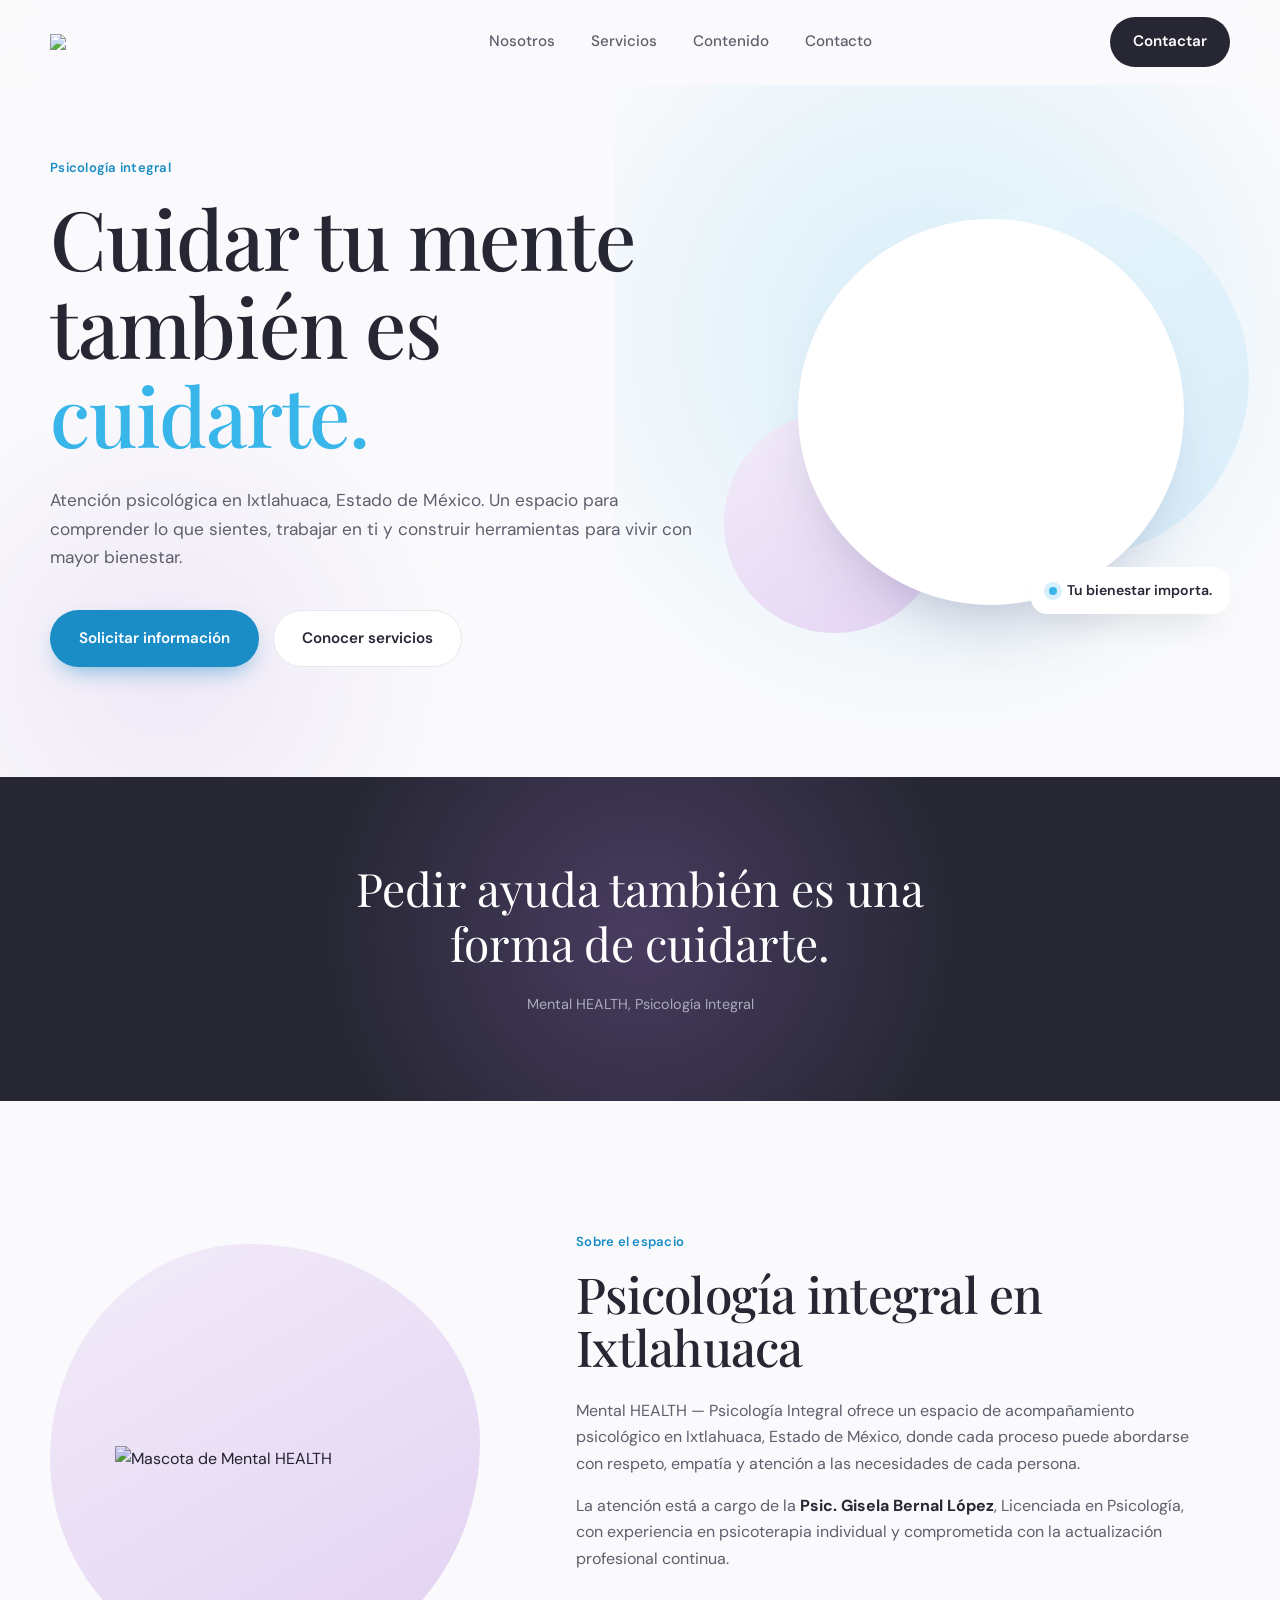
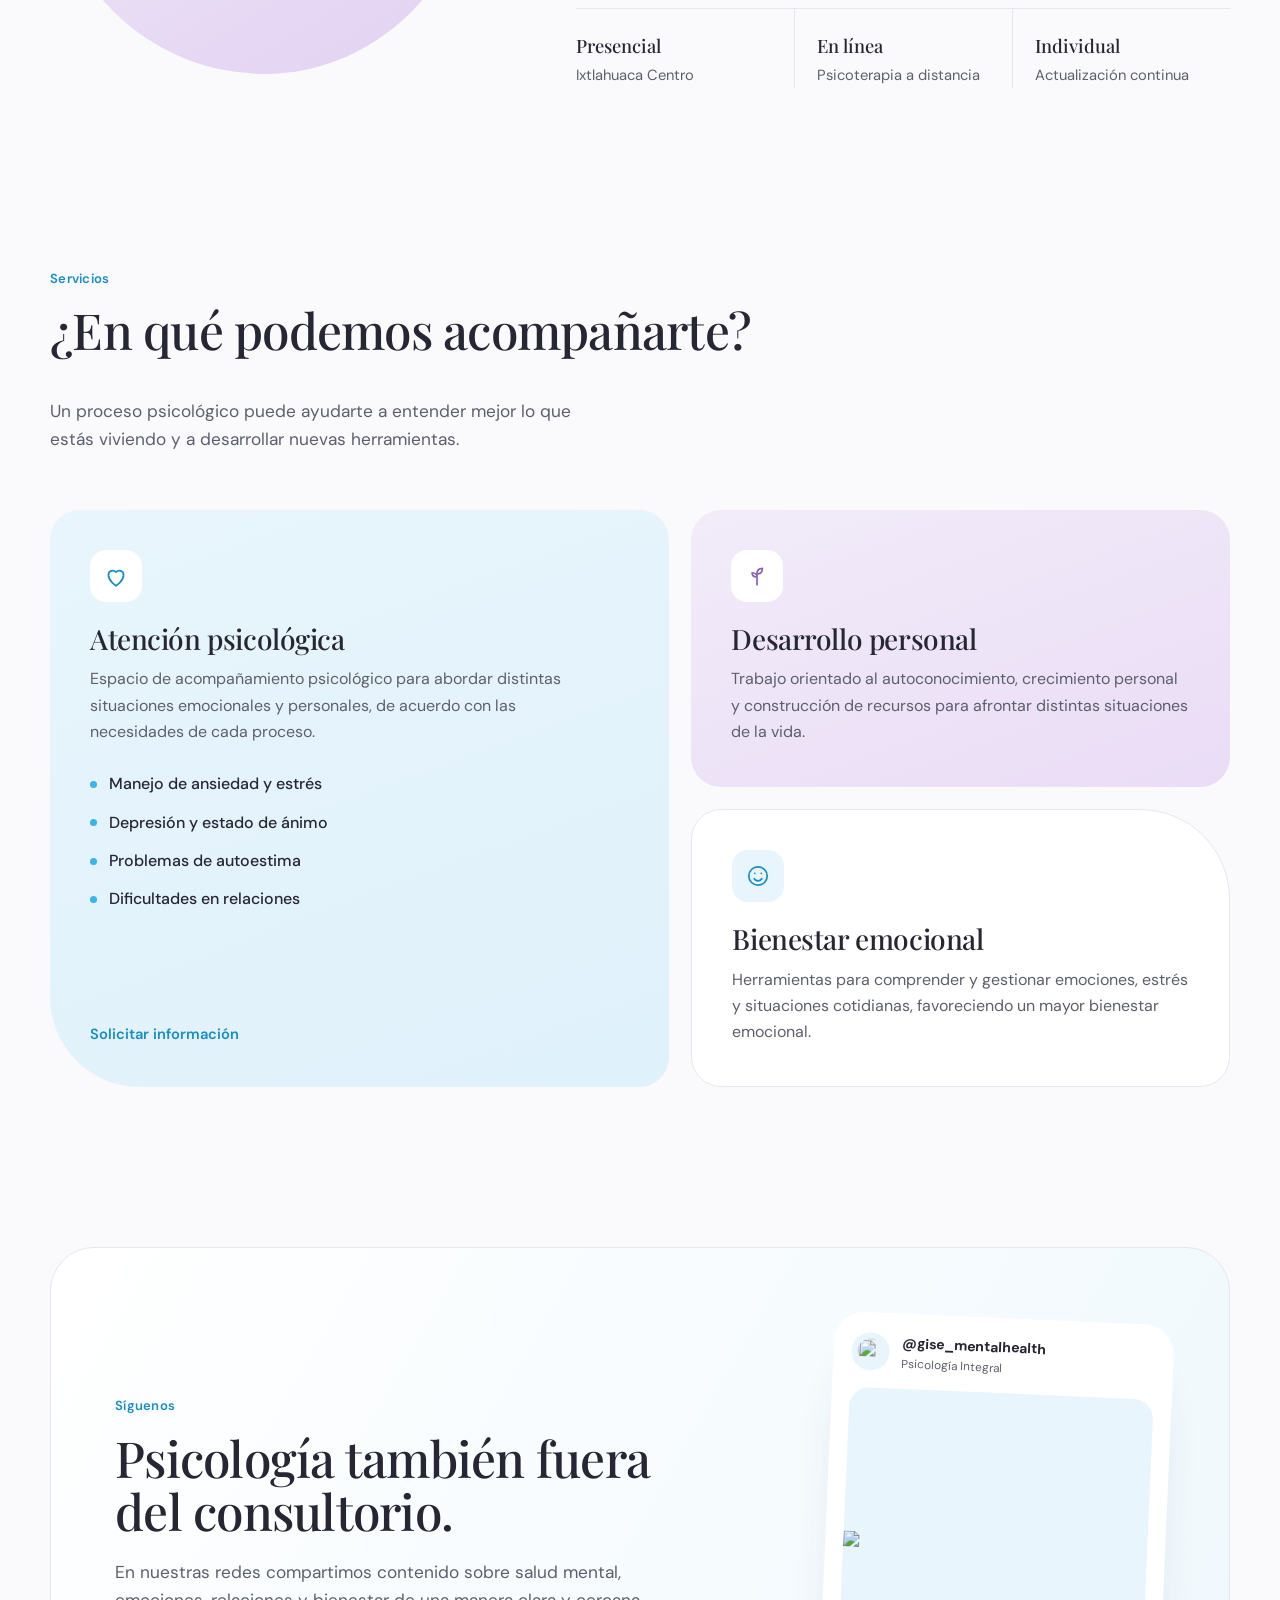
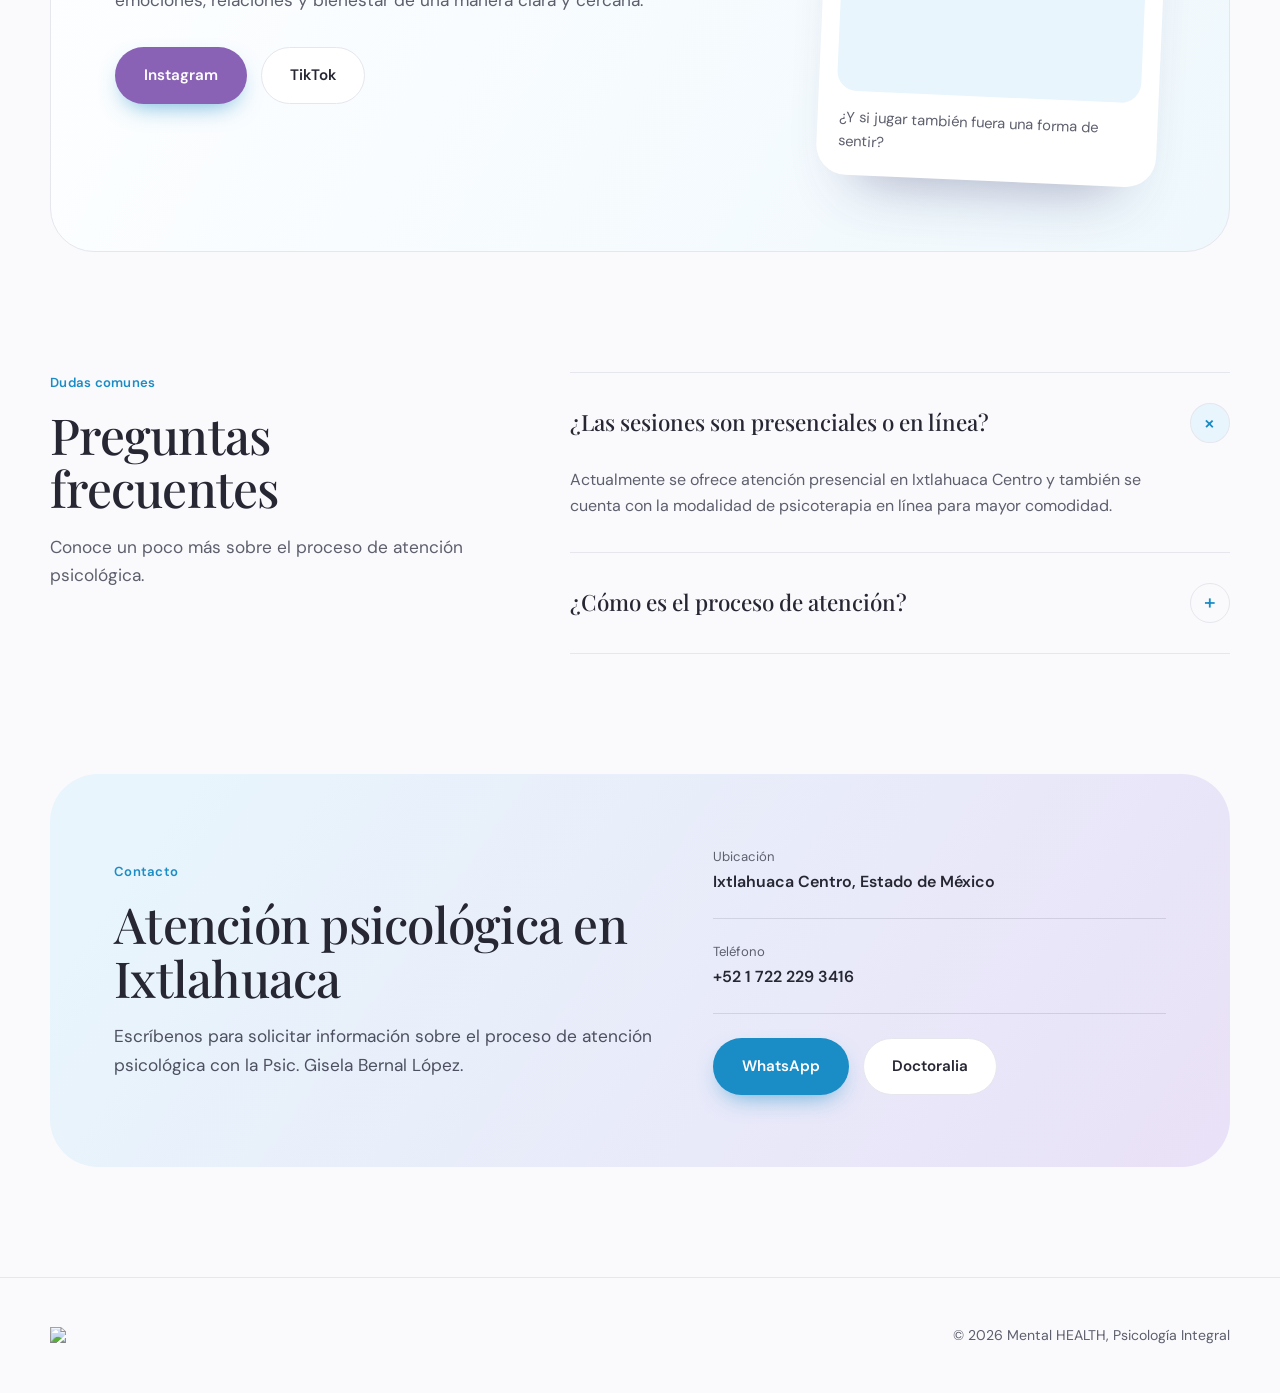
==== commit 4317cde4: "Add files via upload" ====
--- a/index.html
+++ b/index.html
@@ -1,579 +1,340 @@
 <!DOCTYPE html>
 <html lang="es">
-
 <head>
-  <meta charset="UTF-8">
-  <meta name="viewport" content="width=device-width, initial-scale=1.0">
-
-  <title>Psicóloga en Ixtlahuaca | Mental HEALTH - Psicología Integral</title>
-
-  <meta
-    name="description"
-    content="Atención psicológica y acompañamiento emocional en Ixtlahuaca, Estado de México. Psic. Gisela Bernal López. Conoce Mental HEALTH y solicita información."
-  >
-
-  <meta name="robots" content="index, follow">
-
-  <link
-    rel="canonical"
-    href="https://gise-mentalhealth.github.io/Mental-Health/"
-  >
-
-  <link rel="stylesheet" href="style.css">
-
-  <!-- Open Graph -->
-  <meta property="og:title" content="Psicóloga en Ixtlahuaca | Mental HEALTH">
-  <meta property="og:description" content="Atención psicológica y acompañamiento emocional en Ixtlahuaca, Estado de México. Psic. Gisela Bernal López.">
-  <meta property="og:type" content="website">
-  <meta property="og:url" content="https://gise-mentalhealth.github.io/Mental-Health/">
-  <meta property="og:image" content="https://gise-mentalhealth.github.io/Mental-Health/assets/Logo.png">
-  <meta property="og:locale" content="es_MX">
-
-  <!-- Datos estructurados -->
-  <script type="application/ld+json">
-  {
-    "@context": "https://schema.org",
-    "@type": "ProfessionalService",
-    "name": "Mental HEALTH - Psicología Integral",
-    "description": "Atención psicológica y acompañamiento emocional en Ixtlahuaca, Estado de México.",
-    "url": "https://gise-mentalhealth.github.io/Mental-Health/",
-    "image": "https://gise-mentalhealth.github.io/Mental-Health/assets/Logo.png",
-    "telephone": "+52 1 722 229 3416",
-    "address": {
-      "@type": "PostalAddress",
-      "addressLocality": "Ixtlahuaca Centro",
-      "addressRegion": "Estado de México",
-      "addressCountry": "MX"
-    },
-    "sameAs": [
-      "https://www.instagram.com/gise_mentalhealth/",
-      "https://www.tiktok.com/@mentalhealthh_gis"
-    ],
-    "employee": {
-      "@type": "Person",
-      "name": "Gisela Bernal López"
-    }
-  }
-  </script>
-
+<meta charset="utf-8">
+<meta name="viewport" content="width=device-width, initial-scale=1">
+<title>Mental HEALTH · Psicología Integral en Ixtlahuaca</title>
+<meta name="description" content="Atención psicológica en Ixtlahuaca, Estado de México, con la Psic. Gisela Bernal López. Presencial y en línea.">
+<link rel="preconnect" href="https://fonts.googleapis.com">
+<link rel="preconnect" href="https://fonts.gstatic.com" crossorigin>
+<link href="https://fonts.googleapis.com/css2?family=DM+Sans:wght@400;500;600&family=Playfair+Display:ital,wght@0,400;0,500;1,400;1,500&display=swap" rel="stylesheet">
+<style>
+:root{
+  --ink:#262733;--ink2:#5d5f6d;--blue:#38b6ea;--blue-d:#1a8cc6;--lilac:#c9a8e3;--lilac-d:#8a62b5;
+  --sky:#e8f5fc;--mist:#f2ecf9;--paper:#fafafc;--line:#e6e7ee;
+  --serif:'Playfair Display',Georgia,serif;--sans:'DM Sans',system-ui,sans-serif;
+  --ease:cubic-bezier(.22,.8,.3,1);
+}
+*{box-sizing:border-box;margin:0}
+html{scroll-behavior:smooth;scroll-padding-top:84px}
+body{font-family:var(--sans);color:var(--ink);background:var(--paper);line-height:1.65;-webkit-font-smoothing:antialiased}
+img{max-width:100%;display:block}
+a{color:inherit;text-decoration:none}
+:focus-visible{outline:2px solid var(--blue-d);outline-offset:3px;border-radius:6px}
+.wrap{width:min(1180px,100% - 48px);margin-inline:auto}
+h1,h2,h3{font-family:var(--serif);font-weight:500;letter-spacing:-.015em;line-height:1.08}
+h2{font-size:clamp(2rem,4vw,3.1rem)}
+.lead{color:var(--ink2);font-size:1.08rem;max-width:56ch}
+.label{font-size:.82rem;font-weight:600;color:var(--blue-d);letter-spacing:.02em;margin-bottom:14px;display:block}
+
+/* botones */
+.btn{display:inline-flex;align-items:center;gap:8px;padding:15px 28px;border-radius:999px;font-weight:600;font-size:.95rem;border:1px solid transparent;cursor:pointer;transition:transform .35s var(--ease),box-shadow .35s var(--ease),background .25s,border-color .25s}
+.btn-primary{background:var(--blue-d);color:#fff;box-shadow:0 10px 24px -10px rgba(26,140,198,.7)}
+.btn-primary:hover{transform:translateY(-2px);box-shadow:0 16px 28px -10px rgba(26,140,198,.75);background:#157fb5}
+.btn-ghost{background:#fff;border-color:var(--line);color:var(--ink)}
+.btn-ghost:hover{border-color:var(--lilac);transform:translateY(-2px)}
+.btn-dark{background:var(--ink);color:#fff;padding:11px 22px}
+.btn-dark:hover{background:#000}
+.btn:active{transform:scale(.98)}
+
+/* nav */
+header{position:sticky;top:0;z-index:50;background:rgba(250,250,252,.78);backdrop-filter:blur(14px);border-bottom:1px solid transparent;transition:border-color .3s,box-shadow .3s}
+header.scrolled{border-color:var(--line);box-shadow:0 8px 30px -22px rgba(38,39,51,.5)}
+.nav{display:flex;align-items:center;justify-content:space-between;height:84px}
+.nav img{height:46px;width:auto}
+.links{display:flex;gap:36px;font-weight:500;font-size:.95rem}
+.links a{position:relative;padding:6px 0;color:var(--ink2);transition:color .2s}
+.links a::after{content:"";position:absolute;left:0;bottom:0;height:2px;width:100%;background:linear-gradient(90deg,var(--blue),var(--lilac));transform:scaleX(0);transform-origin:left;transition:transform .4s var(--ease)}
+.links a:hover{color:var(--ink)}.links a:hover::after{transform:scaleX(1)}
+.menu{display:none;background:none;border:0;width:44px;height:44px;cursor:pointer}
+.menu span{display:block;width:22px;height:2px;background:var(--ink);margin:6px auto;transition:.3s var(--ease)}
+
+/* hero */
+.hero{position:relative;overflow:hidden;padding:72px 0 110px}
+.hero::before{content:"";position:absolute;inset:-10% -10% auto auto;width:62vw;height:62vw;max-width:820px;max-height:820px;background:radial-gradient(circle at 40% 40%,rgba(56,182,234,.18),transparent 62%);pointer-events:none}
+.hero::after{content:"";position:absolute;left:-12%;bottom:-30%;width:50vw;height:50vw;max-width:640px;max-height:640px;background:radial-gradient(circle,rgba(201,168,227,.22),transparent 65%);pointer-events:none}
+.hero .wrap{position:relative;z-index:1;display:grid;grid-template-columns:1.15fr .85fr;gap:56px;align-items:center}
+.hero h1{font-size:clamp(3rem,6.4vw,5.6rem);margin-bottom:28px}
+.hero h1 em{font-style:normal;color:var(--blue)}
+.hero .lead{margin-bottom:38px}
+.cta-row{display:flex;gap:14px;flex-wrap:wrap}
+.stage{position:relative;aspect-ratio:1;max-width:460px;margin-inline:auto;width:100%}
+.orb{position:absolute;border-radius:50%}
+.orb.a{width:78%;aspect-ratio:1;right:-6%;top:4%;background:linear-gradient(145deg,var(--sky),#d9eefa)}
+.orb.b{width:48%;aspect-ratio:1;left:-8%;bottom:2%;background:linear-gradient(145deg,var(--mist),#e4d3f3)}
+.disc{position:absolute;inset:8%;border-radius:50%;background:#fff;box-shadow:0 40px 70px -40px rgba(60,60,110,.4);display:grid;place-items:center;animation:float 7s ease-in-out infinite}
+.disc img{width:62%;mix-blend-mode:multiply}
+.chip{position:absolute;right:-2%;bottom:6%;background:#fff;border-radius:16px;padding:12px 18px;font-weight:600;font-size:.88rem;box-shadow:0 18px 34px -20px rgba(38,39,51,.45);display:flex;gap:10px;align-items:center}
+.chip i{width:8px;height:8px;border-radius:50%;background:var(--blue);box-shadow:0 0 0 5px rgba(56,182,234,.2)}
+@keyframes float{50%{transform:translateY(-10px)}}
+
+/* frase */
+.quote{background:var(--ink);color:#fff;text-align:center;padding:84px 0;position:relative;overflow:hidden}
+.quote::before{content:"";position:absolute;left:50%;top:-60%;width:700px;height:700px;transform:translateX(-50%);background:radial-gradient(circle,rgba(138,98,181,.35),transparent 65%)}
+.quote p{position:relative;font-family:var(--serif);font-size:clamp(1.7rem,3.6vw,2.9rem);line-height:1.2;max-width:22ch;margin:0 auto}
+.quote span{position:relative;display:block;margin-top:22px;color:#a9abbb;font-size:.9rem}
+
+/* nosotros */
+.about{padding:130px 0 90px}
+.about .wrap{display:grid;grid-template-columns:.8fr 1.2fr;gap:90px;align-items:center}
+.portrait{aspect-ratio:1;border-radius:46% 54% 50% 50%/50% 46% 54% 50%;background:linear-gradient(150deg,var(--mist),#e2d1f2);display:grid;place-items:center;max-width:430px}
+.portrait img{width:70%;mix-blend-mode:multiply}
+.about h2{margin-bottom:24px}
+.about p{color:var(--ink2);margin-bottom:16px;max-width:58ch}
+.about p strong{color:var(--ink)}
+.facts{display:grid;grid-template-columns:repeat(3,1fr);gap:0;margin-top:36px;border-top:1px solid var(--line)}
+.facts div{padding:22px 22px 0 0;font-size:.92rem;color:var(--ink2)}
+.facts div+div{padding-left:22px;border-left:1px solid var(--line)}
+.facts b{display:block;color:var(--ink);font-family:var(--serif);font-size:1.15rem;font-weight:500;margin-bottom:2px}
+
+/* servicios */
+.services{padding:90px 0 120px}
+.head{display:flex;justify-content:space-between;align-items:end;gap:40px;margin-bottom:56px;flex-wrap:wrap}
+.head .lead{max-width:44ch}
+.grid-s{display:grid;grid-template-columns:1.15fr 1fr;grid-template-rows:1fr 1fr;gap:22px}
+.card{border-radius:30px;padding:40px;display:flex;flex-direction:column;transition:transform .5s var(--ease),box-shadow .5s var(--ease)}
+.card:hover{transform:translateY(-5px);box-shadow:0 30px 50px -34px rgba(38,39,51,.45)}
+.card h3{font-size:1.75rem;margin:22px 0 12px}
+.card p{color:var(--ink2);max-width:44ch}
+.card .ic{width:52px;height:52px;border-radius:16px;background:#fff;display:grid;place-items:center}
+.card .ic svg{width:26px;height:26px;stroke:var(--blue-d);fill:none;stroke-width:1.6;stroke-linecap:round;stroke-linejoin:round}
+.card.main{grid-row:span 2;background:linear-gradient(160deg,var(--sky),#dff1fb);border-radius:30px 30px 30px 90px}
+.card.lil{background:linear-gradient(160deg,var(--mist),#eadcf6)}.card.lil .ic svg{stroke:var(--lilac-d)}
+.card.wht{background:#fff;border:1px solid var(--line);border-radius:30px 90px 30px 30px}
+.card ul{list-style:none;padding:0;margin:26px 0 0;display:grid;gap:12px}
+.card li{display:flex;gap:12px;align-items:center;font-weight:500}
+.card li::before{content:"";width:7px;height:7px;border-radius:50%;background:var(--blue);flex:none}
+.card .go{margin-top:auto;padding-top:26px;font-weight:600;font-size:.92rem;color:var(--blue-d)}
+.card.lil .go{color:var(--lilac-d)}
+
+/* redes */
+.social{padding:40px 0 120px}
+.social .wrap{display:grid;grid-template-columns:1.1fr .9fr;gap:70px;align-items:center;background:linear-gradient(120deg,#fff,var(--sky) 140%);border:1px solid var(--line);border-radius:44px;padding:70px 64px}
+.social h2{margin-bottom:20px}.social .lead{margin-bottom:32px}
+.phone{background:#fff;border-radius:30px;padding:18px;max-width:340px;margin-left:auto;box-shadow:0 40px 60px -40px rgba(60,60,110,.45);transition:transform .6s var(--ease);transform:rotate(2.5deg)}
+.phone:hover{transform:rotate(0)}
+.phone .top{display:flex;gap:12px;align-items:center;margin-bottom:14px;font-size:.88rem}
+.phone .top img{width:38px;height:38px;border-radius:50%;background:var(--sky);padding:6px;object-fit:contain}
+.phone .top small{display:block;color:var(--ink2)}
+.phone .pic{background:var(--sky);border-radius:20px;aspect-ratio:1;display:grid;place-items:center}
+.phone .pic img{width:58%;mix-blend-mode:multiply}
+.phone p{font-size:.92rem;color:var(--ink2);padding:14px 4px 4px}
+
+/* faq */
+.faq{padding:0 0 120px}
+.faq .wrap{display:grid;grid-template-columns:.8fr 1.2fr;gap:80px}
+details{border-bottom:1px solid var(--line);padding:6px 0}
+details:first-of-type{border-top:1px solid var(--line)}
+summary{list-style:none;cursor:pointer;display:flex;justify-content:space-between;align-items:center;gap:24px;padding:24px 0;font-family:var(--serif);font-size:1.4rem;font-weight:500}
+summary::-webkit-details-marker{display:none}
+summary::after{content:"+";flex:none;width:38px;height:38px;border-radius:50%;border:1px solid var(--line);display:grid;place-items:center;font-family:var(--sans);font-size:1.3rem;color:var(--blue-d);transition:transform .4s var(--ease),background .3s}
+details[open] summary::after{transform:rotate(45deg);background:var(--sky)}
+details p{color:var(--ink2);padding:0 60px 26px 0;max-width:60ch;animation:open .45s var(--ease)}
+@keyframes open{from{opacity:0;transform:translateY(-6px)}}
+
+/* contacto */
+.contact{padding:0 0 110px}
+.box{border-radius:48px;padding:72px 64px;background:linear-gradient(125deg,var(--sky) 10%,#e9e1f7 100%);display:grid;grid-template-columns:1.2fr 1fr;gap:56px;align-items:center}
+.box h2{margin-bottom:18px}
+.box .lead{color:#4d5060}
+.info{display:grid;gap:22px}
+.info div{padding-bottom:22px;border-bottom:1px solid rgba(38,39,51,.12)}
+.info small{display:block;color:var(--ink2);font-size:.82rem;margin-bottom:2px}
+.info b{font-weight:600}
+.box .cta-row{margin-top:2px}
+
+footer{border-top:1px solid var(--line);padding:46px 0}
+footer .wrap{display:flex;justify-content:space-between;align-items:center;gap:24px;flex-wrap:wrap;font-size:.88rem;color:var(--ink2)}
+footer img{height:54px}
+
+/* móvil: barra fija de contacto */
+.mbar{display:none}
+
+/* entrada: una secuencia en el hero + revelado suave */
+.hero .wrap>div:first-child>*{opacity:0;transform:translateY(18px);animation:in .9s var(--ease) forwards}
+.hero .wrap>div:first-child>*:nth-child(2){animation-delay:.12s}
+.hero .wrap>div:first-child>*:nth-child(3){animation-delay:.24s}
+.hero .wrap>div:first-child>*:nth-child(4){animation-delay:.36s}
+@keyframes in{to{opacity:1;transform:none}}
+.rv{opacity:0;transform:translateY(22px);transition:opacity .9s var(--ease),transform .9s var(--ease)}
+.rv.on{opacity:1;transform:none}
+@media (prefers-reduced-motion:reduce){*{animation:none!important;transition:none!important}.hero .wrap>div:first-child>*,.rv{opacity:1;transform:none}}
+
+/* responsive */
+@media (max-width:980px){
+  .links,.nav>.btn-dark{display:none}
+  .menu{display:block}
+  header.open .links{display:flex;flex-direction:column;position:absolute;top:84px;left:0;right:0;background:var(--paper);padding:12px 24px 28px;gap:0;border-bottom:1px solid var(--line)}
+  header.open .links a{padding:16px 0;border-bottom:1px solid var(--line);font-size:1.1rem}
+  header.open .menu span:nth-child(1){transform:translateY(8px) rotate(45deg)}
+  header.open .menu span:nth-child(2){opacity:0}
+  header.open .menu span:nth-child(3){transform:translateY(-8px) rotate(-45deg)}
+  .hero{padding:36px 0 70px}
+  .hero .wrap,.about .wrap,.social .wrap,.faq .wrap,.box{grid-template-columns:1fr;gap:44px}
+  .stage{max-width:340px;order:-1;margin-bottom:-10px}
+  .portrait{max-width:300px}
+  .about{padding:84px 0 60px}.services{padding:60px 0 80px}
+  .grid-s{grid-template-columns:1fr;grid-template-rows:auto}.card.main{grid-row:auto}
+  .card{padding:32px 28px}
+  .social .wrap{padding:44px 26px;border-radius:32px}.phone{margin:0 auto}
+  .faq .wrap{gap:20px}.faq{padding-bottom:80px}.social{padding-bottom:80px}
+  .box{padding:44px 26px;border-radius:32px}
+  .facts{grid-template-columns:1fr}.facts div,.facts div+div{padding:16px 0;border-left:0;border-bottom:1px solid var(--line)}
+  summary{font-size:1.2rem}details p{padding-right:0}
+  .quote{padding:64px 0}
+  .contact{padding-bottom:130px}
+  .mbar{display:flex;position:fixed;left:14px;right:14px;bottom:14px;z-index:60;gap:10px;padding:10px;background:rgba(255,255,255,.88);backdrop-filter:blur(14px);border:1px solid var(--line);border-radius:999px;box-shadow:0 18px 40px -18px rgba(38,39,51,.5)}
+  .mbar .btn{flex:1;justify-content:center;padding:13px 10px}
+  footer{padding-bottom:110px}
+}
+</style>
 </head>
-
 <body>
 
-  <header class="navbar">
-    <a href="#inicio" class="brand">
-      <img src="assets/Logo.png" alt="Mental HEALTH Psicología Integral">
-    </a>
-
-    <nav class="nav-links">
-      <a href="#nosotros">Nosotros</a>
-      <a href="#servicios">Servicios</a>
-      <a href="#instagram">Contenido</a>
-      <a href="#contacto">Contacto</a>
+<header id="top">
+  <div class="wrap nav">
+    <a href="#top" aria-label="Mental HEALTH, inicio"><img src="logo.png" style="width: 200px; height: auto;"></a>
+    <nav class="links" aria-label="Principal">
+      <a href="#nosotros">Nosotros</a><a href="#servicios">Servicios</a><a href="#contenido">Contenido</a><a href="#contacto">Contacto</a>
     </nav>
-
-    <a
-      href="https://wa.me/5217222293416"
-      target="_blank"
-      rel="noopener noreferrer"
-      class="nav-button"
-    >
-      Contactar
-    </a>
-  </header>
-
-  <main>
-
-    <!-- INICIO -->
-    <section id="inicio" class="hero section">
-
-      <div class="hero-copy">
-
-        <span class="eyebrow">PSICOLOGÍA INTEGRAL</span>
-
-        <h1>
-          Cuidar tu mente también es <span>cuidarte.</span>
-        </h1>
-
-        <p>
-          Atención psicológica en Ixtlahuaca, Estado de México. Un espacio
-          para comprender lo que sientes, trabajar en ti y construir
-          herramientas para vivir con mayor bienestar.
-        </p>
-
-        <div class="hero-actions">
-
-          <a
-            href="https://wa.me/5217222293416"
-            target="_blank"
-            rel="noopener noreferrer"
-            class="button button-blue"
-          >
-            Solicitar información <span>→</span>
-          </a>
-
-          <a href="#servicios" class="button button-light">
-            Conocer servicios
-          </a>
-
+    <a class="btn btn-dark" href="#contacto">Contactar</a>
+    <button class="menu" aria-label="Abrir menú" aria-expanded="false"><span></span><span></span><span></span></button>
+  </div>
+</header>
+
+<main>
+<section class="hero">
+  <div class="wrap">
+    <div>
+      <span class="label">Psicología integral</span>
+      <h1>Cuidar tu mente también es <em>cuidarte.</em></h1>
+      <p class="lead">Atención psicológica en Ixtlahuaca, Estado de México. Un espacio para comprender lo que sientes, trabajar en ti y construir herramientas para vivir con mayor bienestar.</p>
+      <div class="cta-row">
+        <a class="btn btn-primary" href="https://wa.me/5217222293416" target="_blank" rel="noopener">Solicitar información</a>
+        <a class="btn btn-ghost" href="#servicios">Conocer servicios</a>
+      </div>
+    </div>
+    <div class="stage" aria-hidden="true">
+      <div class="orb a"></div><div class="orb b"></div>
+      <div class="disc"><img src="mascota.png" alt=""></div>
+      <div class="chip"><i></i>Tu bienestar importa.</div>
+    </div>
+  </div>
+</section>
+
+<section class="quote">
+  <div class="wrap rv"><p>Pedir ayuda también es una forma de cuidarte.</p><span>Mental HEALTH, Psicología Integral</span></div>
+</section>
+
+<section class="about" id="nosotros">
+  <div class="wrap">
+    <div class="portrait rv"><img src="mascota-feliz.png" alt="Mascota de Mental HEALTH"></div>
+    <div class="rv">
+      <span class="label">Sobre el espacio</span>
+      <h2>Psicología integral en Ixtlahuaca</h2>
+      <p>Mental HEALTH — Psicología Integral ofrece un espacio de acompañamiento psicológico en Ixtlahuaca, Estado de México, donde cada proceso puede abordarse con respeto, empatía y atención a las necesidades de cada persona.</p>
+      <p>La atención está a cargo de la <strong>Psic. Gisela Bernal López</strong>, Licenciada en Psicología, con experiencia en psicoterapia individual y comprometida con la actualización profesional continua.</p>
+      <div class="facts">
+        <div><b>Presencial</b>Ixtlahuaca Centro</div>
+        <div><b>En línea</b>Psicoterapia a distancia</div>
+        <div><b>Individual</b>Actualización continua</div>
+      </div>
+    </div>
+  </div>
+</section>
+
+<section class="services" id="servicios">
+  <div class="wrap">
+    <div class="head rv">
+      <div><span class="label">Servicios</span><h2>¿En qué podemos acompañarte?</h2></div>
+      <p class="lead">Un proceso psicológico puede ayudarte a entender mejor lo que estás viviendo y a desarrollar nuevas herramientas.</p>
+    </div>
+    <div class="grid-s">
+      <article class="card main rv">
+        <div class="ic"><svg viewBox="0 0 24 24"><path d="M12 21s-7-4.4-7-10a4 4 0 0 1 7-2.6A4 4 0 0 1 19 11c0 5.6-7 10-7 10z"/></svg></div>
+        <h3>Atención psicológica</h3>
+        <p>Espacio de acompañamiento psicológico para abordar distintas situaciones emocionales y personales, de acuerdo con las necesidades de cada proceso.</p>
+        <ul><li>Manejo de ansiedad y estrés</li><li>Depresión y estado de ánimo</li><li>Problemas de autoestima</li><li>Dificultades en relaciones</li></ul>
+        <a class="go" href="https://wa.me/5217222293416" target="_blank" rel="noopener">Solicitar información</a>
+      </article>
+      <article class="card lil rv">
+        <div class="ic"><svg viewBox="0 0 24 24"><path d="M12 20V10M12 10c0-3 2-5 5-5 0 3-2 5-5 5zM12 13c0-2-1.5-4-4.5-4 0 2.500 1.500 4 4.500 4z"/></svg></div>
+        <h3>Desarrollo personal</h3>
+        <p>Trabajo orientado al autoconocimiento, crecimiento personal y construcción de recursos para afrontar distintas situaciones de la vida.</p>
+      </article>
+      <article class="card wht rv">
+        <div class="ic" style="background:var(--sky)"><svg viewBox="0 0 24 24"><circle cx="12" cy="12" r="8.5"/><path d="M8.500 14.500c1 1.500 2.200 2 3.500 2s2.500-.5 3.500-2M9 9.500h.01M15 9.500h.01"/></svg></div>
+        <h3>Bienestar emocional</h3>
+        <p>Herramientas para comprender y gestionar emociones, estrés y situaciones cotidianas, favoreciendo un mayor bienestar emocional.</p>
+      </article>
+    </div>
+  </div>
+</section>
+
+<section class="social" id="contenido">
+  <div class="wrap rv">
+    <div>
+      <span class="label">Síguenos</span>
+      <h2>Psicología también fuera del consultorio.</h2>
+      <p class="lead">En nuestras redes compartimos contenido sobre salud mental, emociones, relaciones y bienestar de una manera clara y cercana.</p>
+      <div class="cta-row">
+        <a class="btn btn-primary" style="background:var(--lilac-d)" href="https://www.instagram.com/gise_mentalhealth" target="_blank" rel="noopener">Instagram</a>
+        <a class="btn btn-ghost" href="https://www.tiktok.com/@mentalhealthh_gis" target="_blank" rel="noopener">TikTok</a>
+      </div>
+    </div>
+    <div class="phone" aria-hidden="true">
+      <div class="top"><img src="logo.png" alt=""><div><b>@gise_mentalhealth</b><small>Psicología Integral</small></div></div>
+      <div class="pic"><img src="https://instagram.fmex1-6.fna.fbcdn.net/v/t51.82787-15/801582377_17911540206465933_1477809495326755045_n.jpg?stp=dst-jpg_e35_tt6&_nc_cat=105&_nc_map=urlgen_bucketless&ig_cache_key=Mzk4MTk4NjMzNjA5MDM5NTk2Ng%3D%3D.3-ccb7-5&ccb=7-5&_nc_sid=58cdad&efg=eyJ2ZW5jb2RlX3RhZyI6IkNBUk9VU0VMX0lURU0ueHBpZHMuMTA4MC5zZHIucmVndWxhcl9waG90by5DMyJ9&_nc_ohc=94JAC3uWnKsQ7kNvwGa9LfZ&_nc_oc=Adq0IgIV-sCOWxiDySAeNqeVaF4ZDIiKa-JnB4Hlju3jmdd7EZB4vx5OqfXUBwX8EgZcDd88zKBSCggdVe9WQs-M&_nc_zt=23&_nc_ht=instagram.fmex1-6.fna&_nc_gid=tOamHqzEZ8yRBqmcX0yZ6g&_nc_ss=7b689&oh=00_AQNWeTD3rACgfHe2Wp2RCuwJpVrxJg74nczttdavIrDhOA&oe=6AC36E65" style="width: 400px; height: auto;"></div>
+      <p>¿Y si jugar también fuera una forma de sentir?</p>
+    </div>
+  </div>
+</section>
+
+<section class="faq">
+  <div class="wrap">
+    <div class="rv"><span class="label">Dudas comunes</span><h2>Preguntas frecuentes</h2><p class="lead" style="margin-top:18px">Conoce un poco más sobre el proceso de atención psicológica.</p></div>
+    <div class="rv">
+      <details open><summary>¿Las sesiones son presenciales o en línea?</summary><p>Actualmente se ofrece atención presencial en Ixtlahuaca Centro y también se cuenta con la modalidad de psicoterapia en línea para mayor comodidad.</p></details>
+      <details><summary>¿Cómo es el proceso de atención?</summary><p>La forma de trabajo se adapta a las necesidades de cada proceso. Si deseas conocer más sobre la atención psicológica, puedes solicitar información directamente.</p></details>
+    </div>
+  </div>
+</section>
+
+<section class="contact" id="contacto">
+  <div class="wrap">
+    <div class="box rv">
+      <div>
+        <span class="label">Contacto</span>
+        <h2>Atención psicológica en Ixtlahuaca</h2>
+        <p class="lead">Escríbenos para solicitar información sobre el proceso de atención psicológica con la Psic. Gisela Bernal López.</p>
+      </div>
+      <div class="info">
+        <div><small>Ubicación</small><b>Ixtlahuaca Centro, Estado de México</b></div>
+        <div><small>Teléfono</small><a href="tel:+5217222293416"><b>+52 1 722 229 3416</b></a></div>
+        <div class="cta-row" style="border:0;padding:0">
+          <a class="btn btn-primary" href="https://wa.me/5217222293416" target="_blank" rel="noopener">WhatsApp</a>
+          <!-- Reemplaza # por tu perfil de Doctoralia -->
+          <a class="btn btn-ghost" href="#" target="_blank" rel="noopener">Doctoralia</a>
         </div>
-
-      </div>
-
-      <div class="hero-visual">
-
-        <div class="blob blob-blue"></div>
-        <div class="blob blob-purple"></div>
-
-        <div class="mascot-card">
-          <img
-            src="assets/Mascota.png"
-            alt="Mascota de Mental HEALTH"
-          >
-        </div>
-
-        <div class="floating-note">
-          Tu bienestar importa.
-        </div>
-
-      </div>
-
-    </section>
-
-
-    <!-- FRASE -->
-    <section class="quote-section">
-
-      <div class="quote-mark">“</div>
-
-      <p>
-        Pedir ayuda también es una forma de cuidarte.
-      </p>
-
-      <span>
-        Mental HEALTH · Psicología Integral
-      </span>
-
-    </section>
-
-
-    <!-- SOBRE NOSOTROS -->
-    <section id="nosotros" class="section about">
-
-      <div class="about-visual">
-
-        <div class="about-circle">
-
-          <img
-            src="assets/Mascota2.png"
-            alt="Mascota de Mental HEALTH"
-          >
-
-        </div>
-
-      </div>
-
-
-      <div class="about-copy">
-
-        <span class="eyebrow">
-          SOBRE EL ESPACIO
-        </span>
-
-        <h2>
-          Psicología integral en Ixtlahuaca
-        </h2>
-
-        <p>
-          Mental HEALTH — Psicología Integral ofrece un espacio de
-          acompañamiento psicológico en Ixtlahuaca, Estado de México,
-          donde cada proceso puede abordarse con respeto, empatía y
-          atención a las necesidades de cada persona.
-        </p>
-
-        <p>
-          La atención está a cargo de
-          <strong>Psic. Gisela Bernal López</strong>,
-          Licenciada en Psicología, con experiencia en psicoterapia
-          individual y comprometida con la actualización profesional
-          continua.
-        </p>
-
-        <a href="#contacto" class="text-link">
-          Conocer cómo contactar →
-        </a>
-
-      </div>
-
-    </section>
-
-
-    <!-- SERVICIOS -->
-    <section id="servicios" class="section services">
-
-      <div class="section-heading">
-
-        <span class="eyebrow">
-          SERVICIOS
-        </span>
-
-        <h2>
-          ¿En qué podemos acompañarte?
-        </h2>
-
-        <p>
-          Un proceso psicológico puede ayudarte a entender mejor lo que
-          estás viviendo y desarrollar nuevas herramientas.
-        </p>
-
-      </div>
-
-
-      <div class="service-grid">
-
-
-        <!-- SERVICIO 1 -->
-        <article class="service-card">
-
-          <div class="service-number">
-            01
-          </div>
-
-          <h3>
-            Atención psicológica
-          </h3>
-
-          <p>
-            Espacio de acompañamiento psicológico para abordar distintas
-            situaciones emocionales y personales, de acuerdo con las
-            necesidades de cada proceso.
-          </p>
-
-          <ul
-            style="margin-top: 15px; padding-left: 20px; color: #72727b; font-size: .92rem;"
-          >
-            <li>Manejo de ansiedad y estrés</li>
-            <li>Depresión y estado de ánimo</li>
-            <li>Problemas de autoestima</li>
-            <li>Dificultades en relaciones</li>
-          </ul>
-
-        </article>
-
-
-        <!-- SERVICIO 2 -->
-        <article class="service-card">
-
-          <div class="service-number">
-            02
-          </div>
-
-          <h3>
-            Desarrollo personal
-          </h3>
-
-          <p>
-            Trabajo orientado al autoconocimiento, crecimiento personal
-            y construcción de recursos para afrontar distintas
-            situaciones de la vida.
-          </p>
-
-        </article>
-
-
-        <!-- SERVICIO 3 -->
-        <article class="service-card">
-
-          <div class="service-number">
-            03
-          </div>
-
-          <h3>
-            Bienestar emocional
-          </h3>
-
-          <p>
-            Herramientas para comprender y gestionar emociones, estrés
-            y situaciones cotidianas, favoreciendo un mayor bienestar
-            emocional.
-          </p>
-
-        </article>
-
-
-      </div>
-
-    </section>
-
-
-    <!-- CONTENIDO / REDES -->
-    <section id="instagram" class="instagram-section section">
-
-      <div class="instagram-copy">
-
-        <span class="eyebrow">
-          SÍGUENOS
-        </span>
-
-        <h2>
-          Psicología también fuera del consultorio.
-        </h2>
-
-        <p>
-          En nuestras redes compartimos contenido sobre salud mental,
-          emociones, relaciones y bienestar de una manera clara y cercana.
-        </p>
-
-
-        <div class="hero-actions">
-
-          <a
-            href="https://www.instagram.com/gise_mentalhealth/"
-            target="_blank"
-            rel="noopener noreferrer"
-            class="button button-purple"
-          >
-            Instagram <span>↗</span>
-          </a>
-
-          <a
-            href="https://www.tiktok.com/@mentalhealthh_gis"
-            target="_blank"
-            rel="noopener noreferrer"
-            class="button button-light"
-          >
-            TikTok <span>↗</span>
-          </a>
-
-        </div>
-
-      </div>
-
-
-      <div class="instagram-card">
-
-        <div class="instagram-top">
-
-          <div class="instagram-avatar">
-
-            <img
-              src="assets/Logo.png"
-              alt="Mental HEALTH"
-            >
-
-          </div>
-
-          <div>
-
-            <strong>
-              @gise_mentalhealth
-            </strong>
-
-            <span>
-              Psicología Integral
-            </span>
-
-          </div>
-
-        </div>
-
-
-        <div class="instagram-post">
-
-          <img
-            src="assets/Mascota.png"
-            alt="Contenido de Mental HEALTH"
-          >
-
-        </div>
-
-
-        <div class="instagram-caption">
-
-          <strong>
-            MENTAL HEALTH
-          </strong>
-
-          <p>
-            Un pequeño recordatorio: también mereces darte espacio para ti.
-          </p>
-
-        </div>
-
-      </div>
-
-    </section>
-
-
-    <!-- PREGUNTAS FRECUENTES -->
-    <section id="faq" class="section">
-
-      <div class="section-heading">
-
-        <span class="eyebrow">
-          DUDAS COMUNES
-        </span>
-
-        <h2>
-          Preguntas Frecuentes
-        </h2>
-
-        <p>
-          Conoce un poco más sobre el proceso de atención psicológica.
-        </p>
-
-      </div>
-
-
-      <div
-        style="margin-top: 40px; display: grid; gap: 20px; max-width: 800px;"
-      >
-
-
-        <!-- FAQ 1 -->
-        <div
-          style="background: white; padding: 25px; border-radius: 16px; border: 1px solid var(--line);"
-        >
-
-          <h4
-            style="font-family: 'Playfair Display', serif; font-size: 1.2rem; margin-bottom: 10px;"
-          >
-            ¿Las sesiones son presenciales o en línea?
-          </h4>
-
-          <p
-            style="color: #72727b; font-size: .95rem;"
-          >
-            Actualmente se ofrece atención presencial en Ixtlahuaca
-            Centro y también se cuenta con la modalidad de psicoterapia
-            en línea para mayor comodidad.
-          </p>
-
-        </div>
-
-
-        <!-- FAQ 2 -->
-        <div
-          style="background: white; padding: 25px; border-radius: 16px; border: 1px solid var(--line);"
-        >
-
-          <h4
-            style="font-family: 'Playfair Display', serif; font-size: 1.2rem; margin-bottom: 10px;"
-          >
-            ¿Cómo es el proceso de atención?
-          </h4>
-
-          <p
-            style="color: #72727b; font-size: .95rem;"
-          >
-            La forma de trabajo se adapta a las necesidades de cada
-            proceso. Si deseas conocer más sobre la atención psicológica,
-            puedes solicitar información directamente.
-          </p>
-
-        </div>
-
-
-      </div>
-
-    </section>
-
-
-    <!-- CONTACTO -->
-    <section id="contacto" class="contact-section section">
-
-      <div class="contact-inner">
-
-
-        <div>
-
-          <span class="eyebrow">
-            CONTACTO
-          </span>
-
-          <h2>
-            Atención psicológica en Ixtlahuaca
-          </h2>
-
-          <p>
-            Escríbenos para solicitar información sobre el proceso de
-            atención psicológica con Psic. Gisela Bernal López.
-          </p>
-
-        </div>
-
-
-        <div class="contact-location">
-
-          <span>
-            UBICACIÓN
-          </span>
-
-          <strong>
-            Ixtlahuaca Centro, Estado de México
-          </strong>
-
-          <a
-            href="tel:+5217222293416"
-            class="phone-link"
-          >
-            +52 1 722 229 3416
-          </a>
-
-        </div>
-
-
-        <div class="contact-actions">
-
-          <a
-            href="https://wa.me/5217222293416"
-            target="_blank"
-            rel="noopener noreferrer"
-            class="button button-blue"
-          >
-            WhatsApp <span>→</span>
-          </a>
-
-          <a
-            href="https://www.doctoralia.com.mx/gisela-bernal-lopez/psicologo/ixtlahuaca"
-            target="_blank"
-            rel="noopener noreferrer"
-            class="button button-light"
-          >
-            Doctoralia <span>↗</span>
-          </a>
-
-        </div>
-
-      </div>
-
-    </section>
-
-  </main>
-
-
-  <!-- FOOTER -->
-  <footer class="footer">
-
-    <div>
-
-      <img
-        src="assets/Logo.png"
-        alt="Mental HEALTH"
-      >
-
-    </div>
-
-    <p>
-      © <span id="year"></span>
-      Mental HEALTH · Psicología Integral
-    </p>
-
-  </footer>
-
-
-  <script src="script.js"></script>
-
+      </div>
+    </div>
+  </div>
+</section>
+</main>
+
+<footer>
+  <div class="wrap"><img src="logo.png" style="width: 200px; height: auto;"><span>© 2026 Mental HEALTH, Psicología Integral</span></div>
+</footer>
+
+<div class="mbar"><a class="btn btn-primary" href="https://wa.me/5217222293416" target="_blank" rel="noopener">WhatsApp</a><a class="btn btn-ghost" href="tel:+5217222293416">Llamar</a></div>
+
+<script>
+const h=document.querySelector('header'),m=document.querySelector('.menu');
+addEventListener('scroll',()=>h.classList.toggle('scrolled',scrollY>8),{passive:true});
+m.addEventListener('click',()=>{const o=h.classList.toggle('open');m.setAttribute('aria-expanded',o)});
+h.querySelectorAll('.links a').forEach(a=>a.addEventListener('click',()=>{h.classList.remove('open');m.setAttribute('aria-expanded',false)}));
+const io=new IntersectionObserver(es=>es.forEach(e=>{if(e.isIntersecting){e.target.classList.add('on');io.unobserve(e.target)}}),{threshold:.12});
+document.querySelectorAll('.rv').forEach(el=>io.observe(el));
+</script>
 </body>
-
-</html>
+</html>
